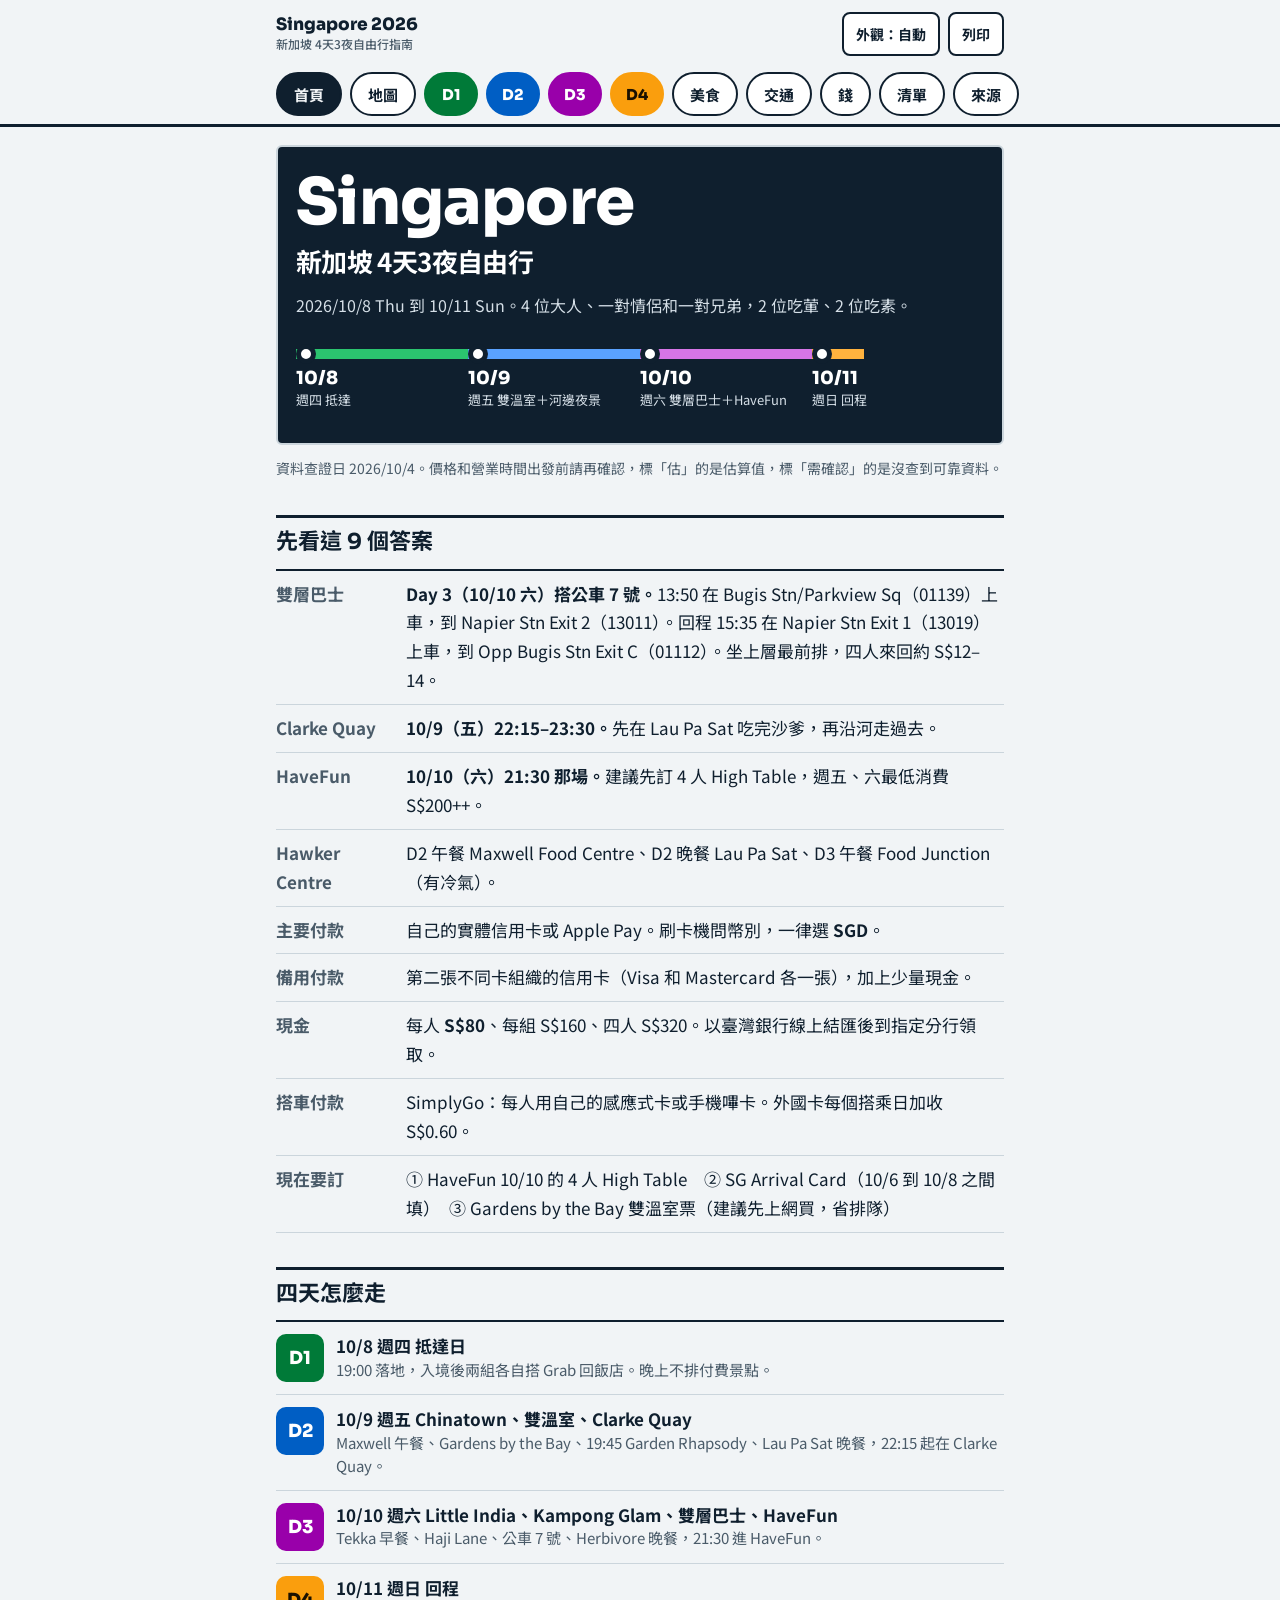
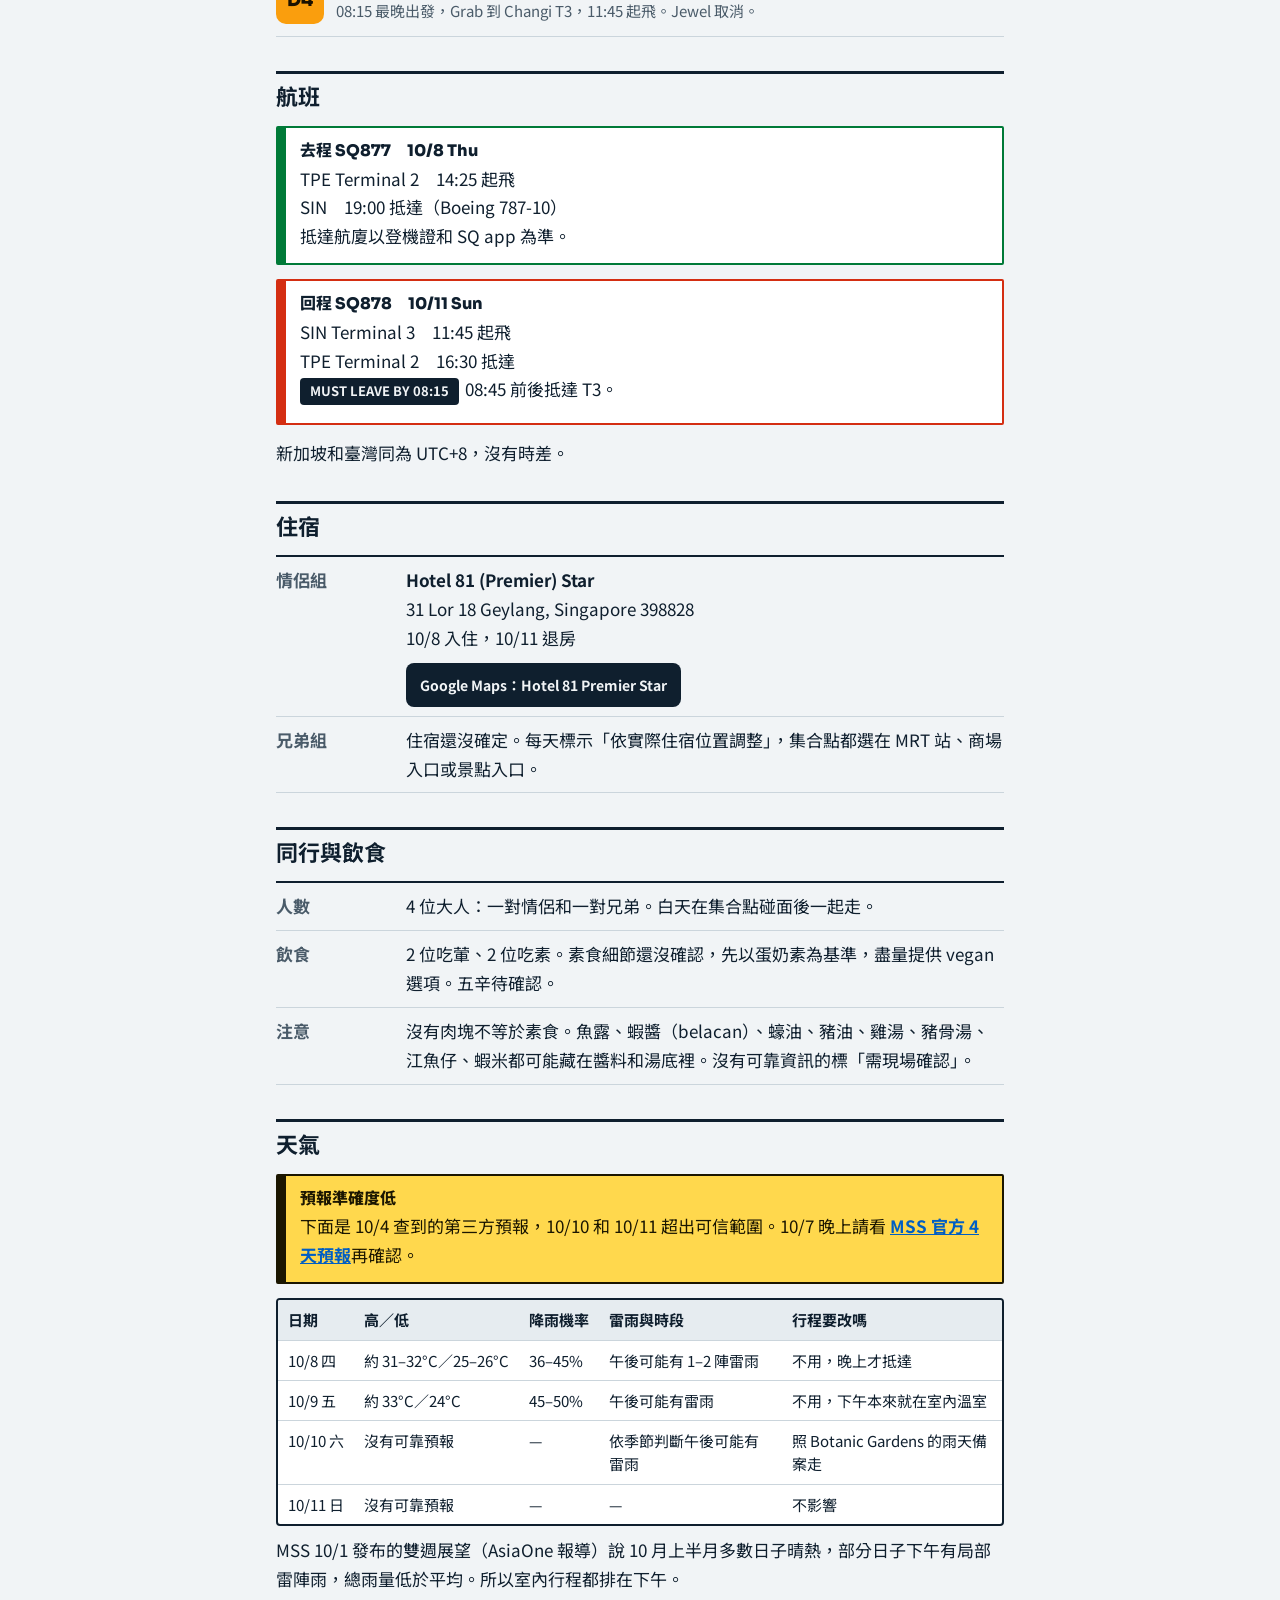
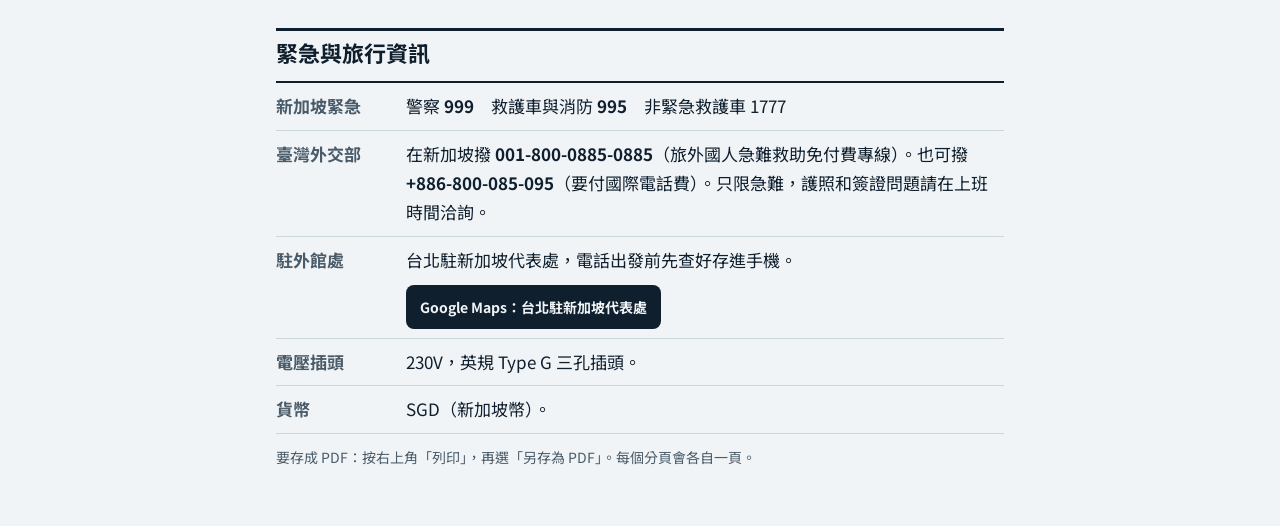
==== guide-v2-old-plan-with-map.html @ 371ed498 "Update travel party and pre-trip checklist" ====
<!DOCTYPE html>
<html lang="zh-Hant" data-theme="auto">
<head>
<meta charset="utf-8">
<meta name="viewport" content="width=device-width, initial-scale=1, viewport-fit=cover">
<title>新加坡 4天3夜自由行指南 2026/10/8–10/11</title>
<meta name="theme-color" content="#0F1F2E">
<link rel="preconnect" href="https://fonts.googleapis.com">
<link rel="preconnect" href="https://fonts.gstatic.com" crossorigin>
<link href="https://fonts.googleapis.com/css2?family=Noto+Sans+TC:wght@400;500;700;900&amp;family=Sora:wght@500;700;800&amp;display=swap" rel="stylesheet">
<style>
/* ---------- tokens: 以新加坡 MRT 路線色當每天的識別色 ---------- */
:root{
  --paper:#F1F4F6; --surface:#FFFFFF; --soft:#E6ECF0; --ink:#0F1F2E; --muted:#4A5B69; --line:#CBD5DC;
  --ew:#007A38; --dt:#005EC4; --ne:#9900AA; --cc:#FA9E0D;
  --ew-r:#007A38; --dt-r:#005EC4; --ne-r:#9900AA; --cc-r:#E58A00;
  --red:#D42E12; --red-t:#B3250D;
  --sign:#FFD84D; --sign-ink:#1B1600;
  --veg-bg:#DDF3E4; --veg-ink:#0B5D2A;
  --rain-bg:#DCEBFA; --rain-ink:#0B3F85;
  --focus:#005EC4;
  box-sizing:border-box;
  padding-top:env(safe-area-inset-top,0px);
  padding-bottom:env(safe-area-inset-bottom,0px);
}
@media (prefers-color-scheme:dark){
  :root:not([data-theme="light"]){
    --paper:#0B1620; --surface:#13222E; --soft:#1B2D3A; --ink:#EAF0F4; --muted:#A5B5C1; --line:#2B3E4C;
    --ew-r:#2BC46F; --dt-r:#5AA2FF; --ne-r:#D675E6; --cc-r:#FFB23E;
    --red-t:#FF8A73; --veg-bg:#133B24; --veg-ink:#8FE0AE; --rain-bg:#12304F; --rain-ink:#9CC8FF; --focus:#8FC0FF;
  }
}
:root[data-theme="dark"]{
  --paper:#0B1620; --surface:#13222E; --soft:#1B2D3A; --ink:#EAF0F4; --muted:#A5B5C1; --line:#2B3E4C;
  --ew-r:#2BC46F; --dt-r:#5AA2FF; --ne-r:#D675E6; --cc-r:#FFB23E;
  --red-t:#FF8A73; --veg-bg:#133B24; --veg-ink:#8FE0AE; --rain-bg:#12304F; --rain-ink:#9CC8FF; --focus:#8FC0FF;
}
.L1{--lnc:var(--ew);--lnr:var(--ew-r);--lni:#fff}
.L2{--lnc:var(--dt);--lnr:var(--dt-r);--lni:#fff}
.L3{--lnc:var(--ne);--lnr:var(--ne-r);--lni:#fff}
.L4{--lnc:var(--cc);--lnr:var(--cc-r);--lni:#1B1100}

/* ---------- base ---------- */
*,*::before,*::after{box-sizing:inherit}
html{background:var(--paper);-webkit-text-size-adjust:100%;scroll-padding-top:calc(env(safe-area-inset-top,0px) + 70px)}
body{margin:0;background:var(--paper);color:var(--ink);
  font:400 17px/1.7 "Noto Sans TC",system-ui,-apple-system,"PingFang TC","Microsoft JhengHei",sans-serif}
a{color:inherit}
a:focus-visible,button:focus-visible,input:focus-visible,summary:focus-visible{outline:3px solid var(--focus);outline-offset:2px}
h1,h2,h3,h4{font-family:Sora,"Noto Sans TC",system-ui,sans-serif;margin:0;line-height:1.3}
p{margin:0 0 10px}
small{font-size:13px;color:var(--muted)}
b,strong{font-weight:700}
.wrap{max-width:760px;margin:0 auto;padding:0 16px}

/* ---------- top bar & nav ---------- */
.top{display:flex;align-items:center;justify-content:space-between;gap:12px;padding:12px 16px 8px;max-width:760px;margin:0 auto}
.brand{font:800 17px/1.2 Sora,"Noto Sans TC",sans-serif}
.brand small{display:block;font:500 12px/1.4 "Noto Sans TC",sans-serif;color:var(--muted)}
.tools{display:flex;gap:8px}
.tools button{min-height:44px;min-width:44px;padding:0 12px;border:2px solid var(--ink);border-radius:8px;background:var(--surface);color:var(--ink);font:700 14px/1 "Noto Sans TC",sans-serif;cursor:pointer}
.nav{position:sticky;top:env(safe-area-inset-top,0px);z-index:20;background:var(--paper);border-bottom:3px solid var(--ink)}
.nav .row{display:flex;gap:8px;overflow-x:auto;padding:8px 16px;max-width:760px;margin:0 auto;scrollbar-width:none}
.nav .row::-webkit-scrollbar{display:none}
.nav a{flex:none;display:inline-flex;align-items:center;justify-content:center;min-height:44px;padding:0 16px;border:2px solid var(--ink);border-radius:999px;background:var(--surface);color:var(--ink);font:700 15px/1 "Noto Sans TC",sans-serif;text-decoration:none}
.nav a[aria-current="page"]{background:var(--ink);color:var(--paper)}
.nav a.dy{min-width:54px;padding:0 12px;border-color:var(--lnc);background:var(--lnc);color:var(--lni);font-family:Sora,sans-serif;font-weight:800}
.nav a.dy[aria-current="page"]{background:var(--lnc);color:var(--lni);outline:3px solid var(--ink);outline-offset:2px}
main{max-width:760px;margin:0 auto;padding:18px 16px 56px}
.js .panel{display:none}
.js .panel.on{display:block}

/* ---------- hero: 站名牌 + 四站路線 ---------- */
.hero{background:#0F1F2E;color:#fff;border-radius:6px;padding:22px 18px 20px;border:2px solid var(--line)}
.hero h1{font:800 clamp(40px,12vw,64px)/1.05 Sora,sans-serif;letter-spacing:-.01em}
.hero h1 span{display:block;margin-top:8px;font:700 clamp(20px,5.6vw,26px)/1.3 "Noto Sans TC",sans-serif}
.hero .lead{margin:14px 0 22px;font-size:16px;color:#D5DFE7}
.strip{list-style:none;margin:0;padding:0;display:flex}
.strip li{flex:1;position:relative;padding-top:26px}
.strip li::before{content:"";position:absolute;left:0;right:0;top:8px;height:10px}
.strip li:nth-child(1)::before{background:#2BC46F}
.strip li:nth-child(2)::before{background:#5AA2FF}
.strip li:nth-child(3)::before{background:#D675E6}
.strip li:nth-child(4)::before{background:#FFB23E;right:70%}
.strip li::after{content:"";position:absolute;left:0;top:3px;width:20px;height:20px;border-radius:50%;background:#fff;border:5px solid #0F1F2E;box-shadow:0 0 0 3px #fff inset}
.strip a{display:block;min-height:56px;color:#fff;text-decoration:none;padding-right:6px}
.strip b{display:block;font:800 18px/1.3 Sora,sans-serif}
.strip span{display:block;font-size:13px;line-height:1.4;color:#D5DFE7}
.stamp{margin:12px 0 0;font-size:14px;color:var(--muted)}

/* ---------- headings & signage ---------- */
.panel h2.sec{margin:34px 0 12px;padding-top:10px;border-top:3px solid var(--ink);font-size:22px}
.panel h2.sec:first-child{margin-top:0}
.sign{margin:14px 0;padding:12px 14px;border:2px solid var(--ink);border-left-width:10px;border-radius:2px;background:var(--surface)}
.sign .t{display:block;font:800 16px/1.4 Sora,"Noto Sans TC",sans-serif;margin-bottom:2px}
.sign p:last-child{margin-bottom:0}
.sign.warn{background:var(--sign);color:var(--sign-ink);border-color:var(--sign-ink)}
.sign.red{border-color:var(--red)}
.sign.blue{border-color:var(--dt-r)}
.sign.green{border-color:var(--ew-r)}

/* ---------- day header ---------- */
.dayhead{display:flex;align-items:center;gap:14px;margin-bottom:14px}
.dayhead .badge{flex:none;display:grid;place-items:center;width:62px;height:62px;border-radius:12px;background:var(--lnc);color:var(--lni);font:800 24px/1 Sora,sans-serif}
.dayhead .date{margin:0;font:700 15px/1.3 "Noto Sans TC",sans-serif;color:var(--muted)}
.dayhead h2{font-size:24px}
.facts{display:grid;grid-template-columns:repeat(3,1fr);border-top:3px solid var(--lnr);border-bottom:3px solid var(--lnr);margin:0 0 18px}
.facts div{padding:10px 8px;border-left:1px solid var(--line)}
.facts div:first-child{border-left:0;padding-left:0}
.facts b{display:block;font:800 18px/1.3 Sora,"Noto Sans TC",sans-serif}
.facts span{display:block;font-size:13px;line-height:1.4;color:var(--muted)}

/* ---------- timeline: 每個停靠點像一個車站 ---------- */
.stop{position:relative;padding:0 0 26px 38px}
.stop::before{content:"";position:absolute;left:11px;top:10px;bottom:-10px;width:8px;border-radius:4px;background:var(--lnr)}
.stop:last-of-type::before{bottom:auto;height:20px}
.stop::after{content:"";position:absolute;left:3px;top:3px;width:24px;height:24px;border-radius:50%;background:var(--surface);border:5px solid var(--ink)}
.stop.key::after{background:var(--ink);box-shadow:0 0 0 4px var(--surface) inset}
.time{margin:0 0 2px;font:800 20px/1.3 Sora,"Noto Sans TC",sans-serif;letter-spacing:.01em}
.stop h3{font-size:19px;margin:0 0 4px}
.what{margin:2px 0 4px}
.meta{margin:6px 0 4px;padding:0;list-style:none;font-size:15px;line-height:1.6}
.meta li{display:grid;grid-template-columns:3.7em 1fr;gap:6px;padding:3px 0}
.meta b{color:var(--muted);font-weight:700}
.tags{margin:8px 0 0}
.tag{display:inline-block;margin:0 6px 6px 0;padding:2px 10px;border-radius:4px;font:700 13px/1.7 "Noto Sans TC",sans-serif}
.t-res{background:var(--red);color:#fff}
.t-cash{background:var(--sign);color:var(--sign-ink)}
.t-veg{background:var(--veg-bg);color:var(--veg-ink);box-shadow:inset 0 0 0 1.5px currentColor}
.t-rain{background:var(--rain-bg);color:var(--rain-ink)}
.t-must{background:var(--ink);color:var(--paper)}
.t-booked{background:#007A38;color:#fff}
.t-booked[hidden]{display:none}
.maps{display:flex;flex-wrap:wrap;gap:8px;margin:10px 0 0}
.maps a{display:inline-flex;align-items:center;min-height:44px;padding:0 14px;border-radius:8px;background:var(--ink);color:var(--paper);font:700 14px/1.3 "Noto Sans TC",sans-serif;text-decoration:none}
details{margin:8px 0}
summary{min-height:44px;display:flex;align-items:center;cursor:pointer;font-weight:700;color:var(--muted)}

/* ---------- 餐點區塊 ---------- */
.meal{margin:10px 0;padding:10px 12px;background:var(--soft);border-radius:6px}
.meal h4{font-size:16px;margin:0 0 6px}
.meal .r{display:grid;grid-template-columns:3.4em 1fr;gap:8px;padding:6px 0;border-top:1px solid var(--line);font-size:15px;line-height:1.55}
.meal .r:first-of-type{border-top:0}
.k{align-self:start;text-align:center;border-radius:4px;font:700 12px/1.9 "Noto Sans TC",sans-serif}
.k.n{background:var(--ink);color:var(--paper)}
.k.v{background:var(--veg-ink);color:var(--veg-bg)}
.k.g{background:var(--veg-bg);color:var(--veg-ink);box-shadow:inset 0 0 0 1.5px currentColor}
.k.b{background:var(--line);color:var(--ink)}
.meal .info{margin:6px 0 0;padding-top:6px;border-top:1px solid var(--line);font-size:14px;line-height:1.6;color:var(--muted)}

/* ---------- tables, cards, lists ---------- */
.scroll{overflow-x:auto;margin:10px 0;border:2px solid var(--ink);border-radius:4px;background:var(--surface);-webkit-overflow-scrolling:touch}
table{border-collapse:collapse;width:100%;min-width:540px;font-size:15px;line-height:1.55}
th,td{padding:8px 10px;border-bottom:1px solid var(--line);text-align:left;vertical-align:top}
tr:last-child td{border-bottom:0}
th{background:var(--soft);font-weight:700;white-space:nowrap}
td a,.lnk{color:var(--dt-r);font-weight:700}
.num{white-space:nowrap}
.dl{margin:0}
.dl .row{display:grid;grid-template-columns:7.2em 1fr;gap:8px;padding:9px 0;border-bottom:1px solid var(--line)}
.dl .row:first-child{border-top:2px solid var(--ink)}
.dl dt{font-weight:700;color:var(--muted)}
.dl dd{margin:0}
.daylist a{display:flex;gap:12px;align-items:flex-start;padding:12px 0;border-bottom:1px solid var(--line);text-decoration:none;min-height:56px}
.daylist a:first-child{border-top:2px solid var(--ink)}
.daylist .badge{flex:none;display:grid;place-items:center;width:48px;height:48px;border-radius:10px;background:var(--lnc);color:var(--lni);font:800 18px/1 Sora,sans-serif}
.daylist b{display:block;line-height:1.4}
.daylist span.t2{display:block;font-size:15px;line-height:1.55;color:var(--muted)}
.vc{margin:12px 0;padding:12px 14px;border:2px solid var(--ink);border-radius:6px;background:var(--surface)}
.vc h4{font-size:17px;margin:0 0 4px}
.vc p{margin:0 0 6px;font-size:15px;line-height:1.6}
.vc .k2{font-size:14px;color:var(--muted);line-height:1.6}
.cc{margin:14px 0;border:2px solid var(--ink);border-radius:6px;background:var(--surface)}
.cc summary{list-style:none;display:block;position:relative;min-height:60px;padding:10px 46px 10px 14px;background:var(--ink);color:var(--paper);border-radius:3px;cursor:pointer}
.cc summary::-webkit-details-marker{display:none}
.cc summary::after{content:"+";position:absolute;right:16px;top:50%;transform:translateY(-50%);font:800 26px/1 Sora,sans-serif}
.cc[open] summary{border-radius:3px 3px 0 0}
.cc[open] summary::after{content:"−"}
.cc .cn{display:block;font:800 17px/1.4 Sora,"Noto Sans TC",sans-serif}
.cc .cs{display:block;font-size:14px;line-height:1.4;opacity:.85}
.cc .calc{margin:0 14px 12px}
details.grab{margin:12px 0;border:2px solid var(--ink);border-radius:6px;background:var(--surface)}
details.grab summary{padding:10px 14px;min-height:52px;color:var(--ink);font-weight:800}
details.grab .gb{padding:0 14px 12px;font-size:15.5px}
.gb .steps,.steps{margin:6px 0 10px;padding-left:22px}
.gb .steps li,.steps li{margin:0 0 8px}
.cc dl{margin:0;padding:4px 14px 8px;font-size:15px}
.cc .row{display:grid;grid-template-columns:7em 1fr;gap:8px;padding:6px 0;border-bottom:1px solid var(--line)}
.cc .row:last-child{border-bottom:0}
.cc dt{font-weight:700;color:var(--muted)}
.cc dd{margin:0}
.calc{margin:12px 0;padding:12px 14px;background:var(--soft);border-radius:6px;font-size:15px}
.calc p{margin:0 0 6px}
.calc .big{font:800 20px/1.4 Sora,"Noto Sans TC",sans-serif}
.phrase{display:block;width:100%;margin:8px 0;padding:12px 14px;min-height:60px;text-align:left;background:var(--surface);color:var(--ink);border:2px solid var(--ink);border-radius:6px;font:inherit;cursor:pointer}
.phrase b{display:block;font-size:17px;line-height:1.45}
.phrase span{display:block;font-size:15px;line-height:1.5;color:var(--muted)}
.show{position:fixed;inset:0;z-index:50;display:flex;flex-direction:column;justify-content:center;gap:18px;padding:calc(24px + env(safe-area-inset-top,0px)) 22px calc(24px + env(safe-area-inset-bottom,0px));background:var(--ink);color:var(--paper);cursor:pointer}
.show[hidden]{display:none}
.show .en{font:800 clamp(28px,8.4vw,46px)/1.3 Sora,"Noto Sans TC",sans-serif}
.show .zh{font:700 clamp(24px,7vw,36px)/1.4 "Noto Sans TC",sans-serif}
.show .ms,.show .ta{font:500 clamp(18px,5vw,24px)/1.5 "Noto Sans TC",sans-serif;opacity:.85}
.show small{color:inherit;opacity:.7}
.chk{display:flex;gap:12px;align-items:flex-start;min-height:52px;padding:10px 0;border-bottom:1px solid var(--line);cursor:pointer}
.chk input{flex:none;width:26px;height:26px;margin:2px 0 0;accent-color:var(--ink)}
.chk input:checked + span{color:var(--muted);text-decoration:line-through}
.chk small{display:block}
.group{margin:0 0 6px;padding-top:8px;border-top:2px solid var(--ink)}
.group:first-of-type{border-top:0}
.pager{display:flex;gap:10px;margin:30px 0 0}
.pager a{flex:1;display:flex;align-items:center;justify-content:center;min-height:56px;padding:0 10px;border:2px solid var(--ink);border-radius:8px;background:var(--surface);font-weight:700;text-align:center;text-decoration:none}
.src li{margin:0 0 10px;font-size:15px;line-height:1.6;word-break:break-word}
.src ul{margin:0;padding-left:20px}
.foot{margin-top:40px;padding-top:12px;border-top:3px solid var(--ink);font-size:14px;color:var(--muted)}

/* ---------- print: 每個分頁各自成頁，存成 PDF ---------- */
@media print{
  html:root[data-theme]{--paper:#fff;--surface:#fff;--soft:#EEF1F3;--ink:#000;--muted:#333;--line:#BBB;
    --ew-r:#007A38;--dt-r:#005EC4;--ne-r:#9900AA;--cc-r:#E58A00;--red-t:#B3250D;--veg-bg:#DDF3E4;--veg-ink:#0B5D2A;--rain-bg:#DCEBFA;--rain-ink:#0B3F85}
  :root{padding:0}
  html,body{background:#fff !important;color:#000 !important;font-size:12.5px}
  .top .tools,.nav,.pager{display:none !important}
  .js .panel{display:block !important}
  .panel{break-before:page}
  #home{break-before:auto}
  .stop,.meal,.sign,.cc,.vc,.facts{break-inside:avoid}
  .hero{background:#fff;color:#000;border:2px solid #000}
  .hero .lead,.strip a,.strip span{color:#000}
  .strip li::after{background:#000;border-color:#fff}
  .maps a{background:#fff;color:#000;border:1px solid #000;min-height:0;padding:2px 8px}
  .phrase{break-inside:avoid}
  .scroll{overflow:visible}
  table{min-width:0}
  details > *{display:block}
  details{display:block}
  details:not(.cc) summary{display:none}
}
/* ================= Interactive itinerary map ================= */
#map{margin:-18px -16px -56px}
body.map-on main{max-width:1120px}
body.map-on .top{display:none}
.mapui{display:flex;flex-direction:column;height:var(--mh,calc(100vh - 130px));min-height:540px;background:var(--paper)}
.mtabs{flex:none;display:flex;gap:8px;overflow-x:auto;padding:8px 12px 8px;scrollbar-width:none;border-bottom:1px solid var(--line)}
.mtabs::-webkit-scrollbar{display:none}
.mtabs button{flex:none;min-height:44px;min-width:56px;padding:0 16px;border:2px solid var(--ink);border-radius:999px;background:var(--surface);color:var(--ink);font:700 15px/1 "Noto Sans TC",system-ui,sans-serif;cursor:pointer}
.mtabs button.dy{border-color:var(--lnc);background:transparent;color:var(--ink)}
.mtabs button[aria-pressed="true"]{background:var(--ink);color:var(--paper);border-color:var(--ink)}
.mtabs button.dy[aria-pressed="true"]{background:var(--lnc);color:var(--lni);border-color:var(--lnc)}
.mwrap{flex:1 1 auto;min-height:240px;position:relative}
.mapc{position:absolute;inset:0;overflow:hidden;background:var(--soft);touch-action:none;user-select:none;-webkit-user-select:none;cursor:grab;outline-offset:-3px}
.mapc.drag{cursor:grabbing}
.m-tiles{position:absolute;inset:0;overflow:hidden;pointer-events:none}
.m-tiles .tile{position:absolute;left:0;top:0;max-width:none;display:block;image-rendering:auto;opacity:0;transition:opacity .25s}
.m-tiles .tile.ok{opacity:1}
.m-svg{position:absolute;inset:0;pointer-events:none}
.m-marks{position:absolute;inset:0;pointer-events:none}
.mk{position:absolute;left:0;top:0;width:44px;height:44px;margin:-22px 0 0 -22px;padding:0;border:0;background:none;cursor:pointer;pointer-events:auto;display:grid;place-items:center;z-index:1}
.mk .dot{position:relative;display:grid;place-items:center;min-width:34px;height:34px;padding:0 5px;border-radius:17px;background:var(--mc,#005EC4);color:#fff;font:800 15px/1 Sora,system-ui,sans-serif;border:3px solid #fff;box-shadow:0 1px 4px rgba(0,0,0,.45);white-space:nowrap}
.mk.sq .dot{border-radius:9px}
.mk.small .dot{min-width:20px;height:20px;border-width:2px;font-size:11px;padding:0}
.mk .bd{position:absolute;top:-8px;right:-8px;min-width:18px;height:18px;border-radius:9px;display:grid;place-items:center;font:800 11px/1 "Noto Sans TC",system-ui,sans-serif;border:2px solid #fff;color:#fff}
.mk .bd.veg{background:#15803D}
.mk .bd.must{background:#F5B301;color:#1B1100}
.mk .bd.ap{background:#0F172A;font-size:12px}
.mk.must .dot{box-shadow:0 0 0 3px #F5B301,0 1px 5px rgba(0,0,0,.5)}
.mk.sel{z-index:5}
.mk.sel .dot{transform:scale(1.28);box-shadow:0 0 0 4px rgba(255,255,255,.95),0 0 0 7px var(--mc,#005EC4),0 2px 8px rgba(0,0,0,.5)}
.mk .lab{position:absolute;left:100%;top:50%;transform:translateY(-50%);margin-left:2px;padding:1px 6px;border-radius:4px;background:rgba(255,255,255,.92);color:#0F1F2E;font:700 12px/1.4 "Noto Sans TC",system-ui,sans-serif;white-space:nowrap;box-shadow:0 1px 2px rgba(0,0,0,.25);pointer-events:none}
.mk:focus-visible .dot{outline:3px solid var(--focus);outline-offset:2px}
.me{position:absolute;left:0;top:0;width:18px;height:18px;margin:-9px 0 0 -9px;border-radius:50%;background:#2563EB;border:3px solid #fff;box-shadow:0 0 0 6px rgba(37,99,235,.25);pointer-events:none;z-index:4}
.m-pop{position:absolute;left:0;top:0;z-index:10;width:min(310px,calc(100% - 20px));max-height:calc(100% - 16px);overflow-y:auto;padding:12px 14px 12px;background:var(--surface);color:var(--ink);border-radius:12px;box-shadow:0 4px 18px rgba(0,0,0,.35);font-size:14px;line-height:1.5;touch-action:pan-y;cursor:default;user-select:text;-webkit-user-select:text}
.m-pop .px{position:absolute;right:2px;top:2px;width:44px;height:44px;border:0;background:none;color:var(--muted);font:700 22px/1 system-ui;cursor:pointer}
.m-pop h4{margin:0 34px 2px 0;font:700 17px/1.35 "Noto Sans TC",system-ui,sans-serif}
.m-pop .pt{margin:0;font:700 13px var(--f,Sora,system-ui);color:var(--muted)}
.m-pop dl{margin:6px 0 0}
.m-pop dl div{display:grid;grid-template-columns:3.6em 1fr;gap:6px;padding:2px 0}
.m-pop dt{color:var(--muted);font-weight:700}
.m-pop dd{margin:0}
.m-pop .pb{display:flex;gap:8px;margin:8px 0 4px}
.m-pop .pb a{flex:1;display:flex;align-items:center;justify-content:center;min-height:44px;border-radius:8px;background:var(--ink);color:var(--paper);font:700 14px/1.2 "Noto Sans TC",system-ui,sans-serif;text-decoration:none;text-align:center}
.m-pop .pb a.alt{background:transparent;color:var(--ink);box-shadow:inset 0 0 0 2px var(--ink)}
.m-pop .same{margin:8px 0 0;font-size:13px;color:var(--muted)}
.m-pop .same button{min-height:36px;margin-right:6px;padding:0 10px;border:1.5px solid var(--ink);border-radius:999px;background:none;color:var(--ink);font:700 13px system-ui;cursor:pointer}
.m-pop .nv{display:flex;gap:6px;margin-top:6px}
.m-pop .nv span{padding:1px 8px;border-radius:4px;background:var(--soft);font-size:12.5px;font-weight:700}
.m-pop .nv .v{background:var(--veg-bg);color:var(--veg-ink)}
.m-pop .nv .m{background:var(--sign);color:var(--sign-ink)}
.m-ctl{position:absolute;left:10px;top:10px;display:flex;flex-direction:column;gap:8px;z-index:6;align-items:flex-start}
.m-ctl button,.m-zoom button{min-height:44px;padding:0 14px;border:0;border-radius:22px;background:var(--surface);color:var(--ink);font:700 14px/1 "Noto Sans TC",system-ui,sans-serif;box-shadow:0 1px 5px rgba(0,0,0,.35);cursor:pointer}
.m-zoom{position:absolute;right:10px;top:10px;display:flex;flex-direction:column;gap:6px;z-index:6}
.m-zoom button{width:44px;padding:0;font-size:22px;border-radius:12px}
.m-note{position:absolute;left:10px;bottom:30px;z-index:6;max-width:calc(100% - 80px);padding:4px 8px;border-radius:8px;background:var(--sign);color:var(--sign-ink);font-size:12px;line-height:1.4}
.m-note button{margin-left:6px;min-height:30px;border:0;background:none;color:inherit;text-decoration:underline;font:700 13px system-ui;cursor:pointer}
.m-attr{position:absolute;right:0;bottom:0;z-index:6;padding:1px 6px;background:rgba(255,255,255,.8);color:#333;font:11px/1.5 system-ui}
.m-scale{position:absolute;left:10px;bottom:8px;z-index:6;font:700 11px/1 Sora,system-ui;color:var(--ink)}
.m-scale i{display:block;height:5px;border:2px solid var(--ink);border-top:0;margin-bottom:2px}
.m-toast{position:absolute;left:50%;bottom:48px;transform:translateX(-50%);z-index:12;max-width:calc(100% - 24px);padding:8px 14px;border-radius:18px;background:var(--ink);color:var(--paper);font:600 13.5px/1.45 "Noto Sans TC",system-ui,sans-serif;text-align:center}
.m-legend{position:absolute;left:10px;top:118px;z-index:7;padding:10px 12px;background:var(--surface);color:var(--ink);border-radius:10px;box-shadow:0 2px 10px rgba(0,0,0,.35);font-size:13.5px;line-height:1.9}
.m-legend div{display:flex;align-items:center;gap:8px}
.m-legend i{display:inline-block;width:18px;height:18px;border-radius:9px;border:2px solid #fff;box-shadow:0 0 0 1px rgba(0,0,0,.3)}
.m-legend i.sq{border-radius:5px}

/* bottom itinerary panel */
.mpanel{flex:none;background:var(--paper);border-top:1px solid var(--line);display:flex;flex-direction:column;min-height:0}
.mhead{display:flex;align-items:center;justify-content:space-between;gap:10px;padding:4px 12px 0}
.mhead b{font:700 15px/1.3 "Noto Sans TC",system-ui,sans-serif}
.mhead small{display:block;font-size:12.5px;color:var(--muted)}
.mhead a{flex:none;display:inline-flex;align-items:center;min-height:44px;padding:0 12px;border-radius:8px;background:var(--ink);color:var(--paper);font:700 13px/1.2 "Noto Sans TC",system-ui,sans-serif;text-decoration:none}
.mcards{display:flex;gap:10px;overflow-x:auto;scroll-snap-type:x proximity;padding:4px 12px 10px;-webkit-overflow-scrolling:touch;scrollbar-width:none}
.mcards::-webkit-scrollbar{display:none}
.card{flex:none;width:min(268px,78vw);scroll-snap-align:start;padding:8px 12px 9px;border-radius:12px;background:var(--surface);cursor:pointer;box-shadow:inset 0 0 0 1.5px var(--line)}
.card[aria-current="true"]{box-shadow:inset 0 0 0 3px var(--ink)}
.card:focus-visible{outline:3px solid var(--focus);outline-offset:2px}
.c-top{display:flex;align-items:center;gap:8px}
.c-n{display:grid;place-items:center;min-width:28px;height:28px;padding:0 6px;border-radius:14px;background:var(--mc,#005EC4);color:#fff;font:800 14px/1 Sora,system-ui,sans-serif}
.c-t{font:700 15px/1.2 Sora,system-ui,sans-serif}
.c-tags{margin-left:auto;display:flex;gap:4px}
.c-tags span{padding:0 7px;border-radius:9px;font:700 11.5px/1.7 "Noto Sans TC",system-ui,sans-serif;color:#fff;background:#15803D}
.c-tags span.m{background:#F5B301;color:#1B1100}
.c-tags span.u{background:var(--soft);color:var(--muted)}
.card h3{margin:4px 0 0;font:700 16px/1.3 "Noto Sans TC",system-ui,sans-serif}
.c-act{margin:1px 0 5px;font-size:13px;line-height:1.45;color:var(--muted);display:-webkit-box;-webkit-line-clamp:2;-webkit-box-orient:vertical;overflow:hidden}
.c-next{padding-top:5px;border-top:1px solid var(--line);font-size:12.5px;line-height:1.45;display:-webkit-box;-webkit-line-clamp:2;-webkit-box-orient:vertical;overflow:hidden}
.c-next b{color:var(--muted);margin-right:6px}
.card.day .c-n{background:var(--lnc);color:var(--lni)}
.card.day p{margin:4px 0 0;font-size:13.5px;color:var(--muted)}

@media (min-width:900px){
  #map{margin:-18px 0 -56px}
  .mapui{display:grid;grid-template-columns:minmax(0,1fr) 390px;grid-template-rows:auto minmax(0,1fr);height:var(--mh,calc(100vh - 140px));min-height:600px}
  .mtabs{grid-column:1/3}
  .mwrap{grid-column:1;grid-row:2;min-height:0}
  .mpanel{grid-column:2;grid-row:2;border-top:0;border-left:1px solid var(--line);overflow:hidden}
  .mcards{flex-direction:column;overflow-y:auto;overflow-x:hidden;scroll-snap-type:none;padding:8px 12px 16px}
  .card{width:auto}
  .mhead{padding-top:12px}
}
@media (max-width:420px){ .m-legend{top:112px} }
@media print{ .js #map.panel{display:none !important} }

.mk.tiny .dot{min-width:26px;height:26px;border-width:2px;font-size:12px;padding:0 3px;border-radius:13px}
.mk.tiny.sq .dot{border-radius:7px}
.mk.tiny .bd{top:-9px;right:-9px;min-width:16px;height:16px;font-size:10px}

.mapjump{display:inline-flex;align-items:center;min-height:44px;margin:0 0 16px;padding:0 16px;border:2px solid var(--lnc);border-radius:999px;font:700 14px/1 "Noto Sans TC",system-ui,sans-serif;text-decoration:none;color:var(--ink);background:var(--surface)}
@media print{.mapjump{display:none}}
</style>
</head>
<body>
<header class="top">
  <div class="brand">Singapore 2026<small>新加坡 4天3夜自由行指南</small></div>
  <div class="tools">
    <button type="button" id="themeBtn" aria-label="切換外觀">外觀：自動</button>
    <button type="button" id="printBtn" aria-label="列印或存成 PDF">列印</button>
  </div>
</header>

<nav class="nav" aria-label="分頁">
  <div class="row">
    <a href="#home">首頁</a>
    <a href="#map">地圖</a>
    <a href="#d1" class="dy L1">D1</a>
    <a href="#d2" class="dy L2">D2</a>
    <a href="#d3" class="dy L3">D3</a>
    <a href="#d4" class="dy L4">D4</a>
    <a href="#food">美食</a>
    <a href="#move">交通</a>
    <a href="#money">錢</a>
    <a href="#todo">清單</a>
    <a href="#src">來源</a>
  </div>
</nav>

<main>

<!-- ===================== HOME ===================== -->
<section class="panel on" id="home">
  <div class="hero">
    <h1>Singapore<span>新加坡 4天3夜自由行</span></h1>
    <p class="lead">2026/10/8 Thu 到 10/11 Sun。4 位大人、一對情侶和一對兄弟，2 位吃葷、2 位吃素。</p>
    <ol class="strip" aria-label="四天路線">
      <li><a href="#d1"><b>10/8</b><span>週四 抵達</span></a></li>
      <li><a href="#d2"><b>10/9</b><span>週五 雙溫室＋河邊夜景</span></a></li>
      <li><a href="#d3"><b>10/10</b><span>週六 雙層巴士＋HaveFun</span></a></li>
      <li><a href="#d4"><b>10/11</b><span>週日 回程</span></a></li>
    </ol>
  </div>
  <p class="stamp">資料查證日 2026/10/4。價格和營業時間出發前請再確認，標「估」的是估算值，標「需確認」的是沒查到可靠資料。</p>

  <h2 class="sec">先看這 9 個答案</h2>
  <dl class="dl">
    <div class="row"><dt>雙層巴士</dt><dd><b>Day 3（10/10 六）搭公車 7 號。</b>13:50 在 Bugis Stn/Parkview Sq（01139）上車，到 Napier Stn Exit 2（13011）。回程 15:35 在 Napier Stn Exit 1（13019）上車，到 Opp Bugis Stn Exit C（01112）。坐上層最前排，四人來回約 S$12–14。</dd></div>
    <div class="row"><dt>Clarke Quay</dt><dd><b>10/9（五）22:15–23:30。</b>先在 Lau Pa Sat 吃完沙爹，再沿河走過去。</dd></div>
    <div class="row"><dt>HaveFun</dt><dd><b>10/10（六）21:30 那場。</b>建議先訂 4 人 High Table，週五、六最低消費 S$200++。</dd></div>
    <div class="row"><dt>Hawker Centre</dt><dd>D2 午餐 Maxwell Food Centre、D2 晚餐 Lau Pa Sat、D3 午餐 Food Junction（有冷氣）。</dd></div>
    <div class="row"><dt>主要付款</dt><dd>自己的實體信用卡或 Apple Pay。刷卡機問幣別，一律選 <b>SGD</b>。</dd></div>
    <div class="row"><dt>備用付款</dt><dd>第二張不同卡組織的信用卡（Visa 和 Mastercard 各一張），加上少量現金。</dd></div>
    <div class="row"><dt>現金</dt><dd>每人 <b>S$80</b>、每組 S$160、四人 S$320。以臺灣銀行線上結匯後到指定分行領取。</dd></div>
    <div class="row"><dt>搭車付款</dt><dd>SimplyGo：每人用自己的感應式卡或手機嗶卡。外國卡每個搭乘日加收 S$0.60。</dd></div>
    <div class="row"><dt>現在要訂</dt><dd>① HaveFun 10/10 的 4 人 High Table　② SG Arrival Card（10/6 到 10/8 之間填）　③ Gardens by the Bay 雙溫室票（建議先上網買，省排隊）</dd></div>
  </dl>

  <h2 class="sec">四天怎麼走</h2>
  <div class="daylist">
    <a href="#d1" class="L1"><span class="badge">D1</span><span><b>10/8 週四 抵達日</b><span class="t2">19:00 落地，入境後兩組各自搭 Grab 回飯店。晚上不排付費景點。</span></span></a>
    <a href="#d2" class="L2"><span class="badge">D2</span><span><b>10/9 週五 Chinatown、雙溫室、Clarke Quay</b><span class="t2">Maxwell 午餐、Gardens by the Bay、19:45 Garden Rhapsody、Lau Pa Sat 晚餐，22:15 起在 Clarke Quay。</span></span></a>
    <a href="#d3" class="L3"><span class="badge">D3</span><span><b>10/10 週六 Little India、Kampong Glam、雙層巴士、HaveFun</b><span class="t2">Tekka 早餐、Haji Lane、公車 7 號、Herbivore 晚餐，21:30 進 HaveFun。</span></span></a>
    <a href="#d4" class="L4"><span class="badge">D4</span><span><b>10/11 週日 回程</b><span class="t2">08:15 最晚出發，Grab 到 Changi T3，11:45 起飛。Jewel 取消。</span></span></a>
  </div>

  <h2 class="sec">航班</h2>
  <div class="sign green">
    <b class="t">去程 SQ877　10/8 Thu</b>
    <p>TPE Terminal 2　14:25 起飛<br>SIN　19:00 抵達（Boeing 787-10）<br>抵達航廈以登機證和 SQ app 為準。</p>
  </div>
  <div class="sign red">
    <b class="t">回程 SQ878　10/11 Sun</b>
    <p>SIN Terminal 3　11:45 起飛<br>TPE Terminal 2　16:30 抵達<br><span class="tag t-must">MUST LEAVE BY 08:15</span>08:45 前後抵達 T3。</p>
  </div>
  <p>新加坡和臺灣同為 UTC+8，沒有時差。</p>

  <h2 class="sec">住宿</h2>
  <dl class="dl">
    <div class="row"><dt>情侶組</dt><dd><b>Hotel 81 (Premier) Star</b><br>31 Lor 18 Geylang, Singapore 398828<br>10/8 入住，10/11 退房<div class="maps"><a href="https://www.google.com/maps/search/?api=1&amp;query=Hotel+81+Premier+Star+31+Lor+18+Geylang+Singapore" target="_blank" rel="noopener">Google Maps：Hotel 81 Premier Star</a></div></dd></div>
    <div class="row"><dt>兄弟組</dt><dd>住宿還沒確定。每天標示「依實際住宿位置調整」，集合點都選在 MRT 站、商場入口或景點入口。</dd></div>
  </dl>

  <h2 class="sec">同行與飲食</h2>
  <dl class="dl">
    <div class="row"><dt>人數</dt><dd>4 位大人：一對情侶和一對兄弟。白天在集合點碰面後一起走。</dd></div>
    <div class="row"><dt>飲食</dt><dd>2 位吃葷、2 位吃素。素食細節還沒確認，先以蛋奶素為基準，盡量提供 vegan 選項。五辛待確認。</dd></div>
    <div class="row"><dt>注意</dt><dd>沒有肉塊不等於素食。魚露、蝦醬（belacan）、蠔油、豬油、雞湯、豬骨湯、江魚仔、蝦米都可能藏在醬料和湯底裡。沒有可靠資訊的標「需現場確認」。</dd></div>
  </dl>

  <h2 class="sec">天氣</h2>
  <div class="sign warn"><b class="t">預報準確度低</b><p>下面是 10/4 查到的第三方預報，10/10 和 10/11 超出可信範圍。10/7 晚上請看 <a href="https://www.weather.gov.sg/" target="_blank" rel="noopener" class="lnk">MSS 官方 4 天預報</a>再確認。</p></div>
  <div class="scroll"><table>
    <tr><th>日期</th><th>高／低</th><th>降雨機率</th><th>雷雨與時段</th><th>行程要改嗎</th></tr>
    <tr><td class="num">10/8 四</td><td class="num">約 31–32°C／25–26°C</td><td>36–45%</td><td>午後可能有 1–2 陣雷雨</td><td>不用，晚上才抵達</td></tr>
    <tr><td class="num">10/9 五</td><td class="num">約 33°C／24°C</td><td>45–50%</td><td>午後可能有雷雨</td><td>不用，下午本來就在室內溫室</td></tr>
    <tr><td class="num">10/10 六</td><td>沒有可靠預報</td><td>—</td><td>依季節判斷午後可能有雷雨</td><td>照 Botanic Gardens 的雨天備案走</td></tr>
    <tr><td class="num">10/11 日</td><td>沒有可靠預報</td><td>—</td><td>—</td><td>不影響</td></tr>
  </table></div>
  <p>MSS 10/1 發布的雙週展望（AsiaOne 報導）說 10 月上半月多數日子晴熱，部分日子下午有局部雷陣雨，總雨量低於平均。所以室內行程都排在下午。</p>

  <h2 class="sec">緊急與旅行資訊</h2>
  <dl class="dl">
    <div class="row"><dt>新加坡緊急</dt><dd>警察 <b>999</b>　救護車與消防 <b>995</b>　非緊急救護車 1777</dd></div>
    <div class="row"><dt>臺灣外交部</dt><dd>在新加坡撥 <b>001-800-0885-0885</b>（旅外國人急難救助免付費專線）。也可撥 <b>+886-800-085-095</b>（要付國際電話費）。只限急難，護照和簽證問題請在上班時間洽詢。</dd></div>
    <div class="row"><dt>駐外館處</dt><dd>台北駐新加坡代表處，電話出發前先查好存進手機。<div class="maps"><a href="https://www.google.com/maps/search/?api=1&amp;query=Taipei+Representative+Office+in+Singapore" target="_blank" rel="noopener">Google Maps：台北駐新加坡代表處</a></div></dd></div>
    <div class="row"><dt>電壓插頭</dt><dd>230V，英規 Type G 三孔插頭。</dd></div>
    <div class="row"><dt>貨幣</dt><dd>SGD（新加坡幣）。</dd></div>
  </dl>
  <p class="stamp">要存成 PDF：按右上角「列印」，再選「另存為 PDF」。每個分頁會各自一頁。</p>
</section>

<!-- ===================== DAY 1 ===================== -->
<section class="panel L1" id="d1">
  <header class="dayhead"><span class="badge">D1</span><div><p class="date">10/8 週四</p><h2>抵達日：落地、入境、回飯店</h2></div></header>
  <a class="mapjump" href="#map" data-day="D1">在地圖看這一天</a>
  <div class="facts">
    <div><b>1–2 km</b><span>步行，Light</span></div>
    <div><b>2–3 千步</b><span>約 2,000–3,000 步</span></div>
    <div><b>S$118</b><span>4 人當天花費（估）</span></div>
  </div>
  <div class="sign blue"><b class="t">這天的原則</b><p>19:00 才落地，不排錯過就補不回來的付費行程。入境到出關預留 70 分鐘。</p></div>

  <article class="stop">
    <p class="time">19:00–19:20</p>
    <h3>SQ877 落地，走到入境大廳</h3>
    <p class="what">不同航廈走到入境大廳的距離差很多，航廈以登機證和 SQ app 為準。</p>
  </article>

  <article class="stop">
    <p class="time">19:20–19:40</p>
    <h3>自動通關</h3>
    <p class="what">ICA 規定外國旅客都能走自動通關，不用先註冊。條件是護照效期超過 6 個月，而且<b>已經填好 SG Arrival Card</b>。e-Pass 會寄到你填的 email，護照不蓋章。</p>
    <div class="tags"><span class="tag t-must">MUST DO 先填 SG Arrival Card</span></div>
    <div class="maps"><a href="https://www.ica.gov.sg/enter-depart/for-visitors/ACI" target="_blank" rel="noopener">ICA 官網：填入境卡</a><a href="https://ianchen.life/sgac-singapore-arrival-card/" target="_blank" rel="noopener">入境卡填寫教學（圖解）</a></div>
    <p class="what" style="margin-top:8px"><small>教學文章是第三方部落格，只當參考。實際只在 ICA 官網或 MyICA app 填寫，免費。</small></p>
  </article>

  <article class="stop">
    <p class="time">19:40–20:10</p>
    <h3>領行李</h3>
    <p class="what">估 15–30 分鐘。</p>
  </article>

  <article class="stop key">
    <p class="time">20:10</p>
    <h3>集合點：入境大廳的 Taxi Stand 前</h3>
    <p class="what">4 人在這裡分開，兩組各自搭車回飯店。</p>
    <ul class="meta"><li><b>兄弟組</b><span>依實際住宿位置調整</span></li></ul>
  </article>

  <article class="stop">
    <p class="time">20:15–20:45</p>
    <h3>情侶組：Grab 到 Hotel 81 Premier Star</h3>
    <ul class="meta">
      <li><b>交通</b><span>Grab（推薦），門口上下車</span></li>
      <li><b>時間</b><span>約 20–30 分鐘，不用轉車，不用走路</span></li>
      <li><b>費用</b><span>預算用 S$35 一車，兩人每人 S$17.5（估，Grab 會先報價）</span></li>
      <li><b>行李</b><span>2 人 2 個大箱放一般 GrabCar 就夠</span></li>
      <li><b>備案</b><span>叫不到車或價格跳太高，就去排計程車</span></li>
    </ul>
    <details class="grab" open>
      <summary>Grab 是什麼？怎麼用？</summary>
      <div class="gb">
<p><b>Grab 是什麼：</b>東南亞最常用的叫車 app，就像 Uber。用手機叫車，司機到你設定的地點接你，不用在路邊攔車，也不用跟司機講價。新加坡的私家車和計程車都能在上面叫，它也能叫外送（GrabFood）。</p>
<ol class="steps">
<li><b>出發前先裝好。</b>下載「Grab」app，用台灣手機號碼註冊並收簡訊驗證。如果驗證失敗，落地後連上機場 Wi-Fi 再試一次。</li>
<li><b>綁一張信用卡。</b>Visa、Mastercard 都可以。綁卡後車資自動扣款，不用準備現金。Grab 官網也說可以付現金，但綁卡最省事。</li>
<li><b>到新加坡要有網路。</b>用漫遊、eSIM，或 Changi 機場的免費 Wi-Fi。</li>
<li><b>輸入目的地。</b>直接搜尋「Hotel 81 Premier Star」，確認地圖上的位置。</li>
<li><b>選車型。</b>2 人帶 2 個大箱，選 4 人座就夠。4 人一起帶行李，要選 6 人座。叫車前 app 會先顯示價格。</li>
<li><b>按確認，等司機。</b>app 會顯示車牌、車款和司機名字，上車前核對車牌。到了直接下車，費用從綁定的卡扣款。</li>
</ol>
<p><b>在 Changi 機場：</b>領完行李、準備走出去再叫車。app 會問你在哪個門（door）或柱子（pillar），要和出關後看到的標示一致。</p>
<p><b>價格：</b>叫車前顯示的價格不含過路費和附加費，最後金額可能略高。尖峰、下雨、深夜會加價。綁的卡會算海外消費，手續費照卡片規定。</p>
<p><b>兩組各自叫車：</b>情侶組和兄弟組 住不同飯店，各自用自己的手機叫車。每個人的手機都先裝好 Grab。</p>
      </div>
    </details>
    <details>
      <summary>為什麼選 Grab，不選 MRT 或 Taxi</summary>
      <div class="scroll"><table>
        <tr><th>方式</th><th>時間</th><th>費用</th><th>走路／轉乘</th><th>行李</th></tr>
        <tr><td>MRT（Changi Airport → Tanah Merah 轉 EW 線 → Aljunied）</td><td>約 45–60 分</td><td>每人約 S$2</td><td>轉 1 次，下車拖行李走約 10 分</td><td>差</td></tr>
        <tr><td><b>Grab（選這個）</b></td><td>約 20–30 分</td><td>一車約 S$25–40（先報價）</td><td>門口上下車</td><td>好</td></tr>
        <tr><td>Taxi</td><td>約 20–30 分</td><td>跳表約 S$20–25，加機場附加費 S$8（17:00–23:59），同時段另加 25% 尖峰附加費</td><td>門口上下車</td><td>好</td></tr>
      </table></div>
      <p>兩人分攤後 Grab 每人只比 MRT 多 S$13–18，卻省 30 分鐘、少轉一次車，晚上也不用拖行李走路。計程車附加費來自 Changi Airport 官網。</p>
    </details>
    <div class="maps"><a href="https://www.google.com/maps/search/?api=1&amp;query=Hotel+81+Premier+Star+31+Lor+18+Geylang+Singapore" target="_blank" rel="noopener">Google Maps：Hotel 81 Premier Star</a></div>
  </article>

  <article class="stop">
    <p class="time">20:45–21:00</p>
    <h3>辦入住</h3>
  </article>

  <article class="stop">
    <p class="time">21:00–22:00</p>
    <h3>簡單晚餐</h3>
    <div class="meal">
      <div class="r"><span class="k n">葷</span><span>飯店附近隨意吃，或回飯店叫外送。</span></div>
      <div class="r"><span class="k v">素</span><span>Geylang 一帶的店<b>都不保證是素食</b>。素食者在機場先買好，或叫 GrabFood 並選 100% 素食的店。</span></div>
      <div class="r"><span class="k b">備案</span><span>如果 20:00 前就出關，4 人可以在入境大廳附近的美食街一起吃完再分開（營業時間沒查到，需現場確認）。20:15 之後不要在機場逗留。</span></div>
      <p class="info">預算每人約 S$12。不用訂位。</p>
    </div>
  </article>

  <nav class="pager" aria-label="換日"><a href="#home">回首頁</a><a href="#d2">下一天 D2</a></nav>
</section>

<!-- ===================== DAY 2 ===================== -->
<section class="panel L2" id="d2">
  <header class="dayhead"><span class="badge">D2</span><div><p class="date">10/9 週五</p><h2>Chinatown、雙溫室、Clarke Quay 夜晚</h2></div></header>
  <a class="mapjump" href="#map" data-day="D2">在地圖看這一天</a>
  <div class="facts">
    <div><b>9–10 km</b><span>步行，Moderate</span></div>
    <div><b>1.3–1.5 萬步</b><span>約 13,000–15,000 步</span></div>
    <div><b>S$458</b><span>4 人當天花費（估）</span></div>
  </div>
  <div class="sign blue"><b class="t">這天的原則</b><p>下午排在有冷氣的溫室，不怕午後雷雨。Marina Bay 周邊 10/9–10/11 有道路管制、人潮多，去 Marina 一律搭 MRT，不要在 Marina Bay Sands 或 Suntec 附近叫 Grab。9 公里以上但不到 12 公里，不用刪景點。</p></div>

  <article class="stop">
    <p class="time">08:00–09:15</p>
    <h3>早餐：Kaya Toast 加 kopi</h3>
    <p class="what">飯店附近的 kopitiam，或 Ya Kun、Toast Box 這類連鎖店。</p>
    <div class="tags"><span class="tag t-veg">VEGETARIAN 蛋奶素可以</span></div>
    <p class="what"><small>Kaya 裡有蛋和椰奶，蛋奶素可以吃，全素不行。</small></p>
  </article>

  <article class="stop">
    <p class="time">09:15–09:50</p>
    <h3>情侶組：Hotel 81 → Aljunied MRT → Tanjong Pagar</h3>
    <ul class="meta">
      <li><b>步行</b><span>飯店走到 Aljunied（EW9）約 10–12 分鐘（推估，請用 Google Maps 確認）</span></li>
      <li><b>交通</b><span>EW 線 Aljunied（EW9）到 Tanjong Pagar（EW15），同一條線不用轉車</span></li>
      <li><b>費用</b><span>每人約 S$1.6–1.9（估）</span></li>
    </ul>
    <div class="maps"><a href="https://www.google.com/maps/search/?api=1&amp;query=Aljunied+MRT+Station" target="_blank" rel="noopener">Google Maps：Aljunied MRT</a></div>
  </article>

  <article class="stop key">
    <p class="time">10:00–11:30</p>
    <h3>集合點：Maxwell Food Centre 門口（Kadayanallur St 側）</h3>
    <p class="what">從這裡開始走 Chinatown：Buddha Tooth Relic Temple、Sri Mariamman Temple、Pagoda Street。</p>
    <ul class="meta">
      <li><b>兄弟組</b><span>依實際住宿位置調整</span></li>
      <li><b>步行</b><span>約 1.5 km</span></li>
      <li><b>提醒</b><span>進寺廟要遮住肩膀和膝蓋</span></li>
    </ul>
    <div class="maps">
      <a href="https://www.google.com/maps/search/?api=1&amp;query=Maxwell+Food+Centre" target="_blank" rel="noopener">Google Maps：Maxwell Food Centre</a>
      <a href="https://www.google.com/maps/search/?api=1&amp;query=Buddha+Tooth+Relic+Temple+Singapore" target="_blank" rel="noopener">Google Maps：Buddha Tooth Relic Temple</a>
      <a href="https://www.google.com/maps/search/?api=1&amp;query=Sri+Mariamman+Temple+Singapore" target="_blank" rel="noopener">Google Maps：Sri Mariamman Temple</a>
    </div>
  </article>

  <article class="stop">
    <p class="time">11:30–12:30</p>
    <h3>午餐：Maxwell Food Centre</h3>
    <p class="what">12:00–13:30 是上班族人潮，11:30 先到先佔位。</p>
    <div class="meal">
      <div class="r"><span class="k n">葷</span><span><b>Tian Tian Hainanese Chicken Rice</b> 海南雞飯，約 S$6–8（估）</span></div>
      <div class="r"><span class="k v">素</span><span><b>Soon Seng／Shun Cheng Vegetarian（第 15 攤）</b> 素米粉套餐。有評論寫約 S$3，價格可能已經漲了</span></div>
      <div class="r"><span class="k g">Vegan</span><span><b>Traditional Delight</b> 的部分糕點，蛋奶要現場問</span></div>
      <div class="r"><span class="k b">備案</span><span>The Green Leaf（#01-100）；MS Dessert 的甜湯（例如 tau suan）</span></div>
      <p class="info">每人約 S$8–12。付款以現金或 PayNow 為主。天天都排隊，約 15–30 分鐘。不用訂位。4 人可同桌（11:30 前到比較好找位）。素食可靠度中高（是專門素食攤），隱藏動物成分風險中等：醬料和湯底要問。選這裡是因為它就在 Chinatown 集合點，坐 TE 線直達 Gardens。</p>
    </div>
    <div class="tags"><span class="tag t-cash">CASH ONLY 帶現金</span><span class="tag t-veg">VEGETARIAN</span></div>
  </article>

  <article class="stop">
    <p class="time">12:40–13:30</p>
    <h3>Chinatown 隨意逛</h3>
    <p class="what">Chinatown Complex 或街區逛逛、買伴手禮、躲太陽。</p>
  </article>

  <article class="stop">
    <p class="time">13:30–14:00</p>
    <h3>MRT：Maxwell（TE18）→ Gardens by the Bay（TE22）</h3>
    <ul class="meta">
      <li><b>交通</b><span>TE 線，約 4 站</span></li>
      <li><b>費用</b><span>每人約 S$1.3–1.6（估），4 人約 S$5–6</span></li>
    </ul>
  </article>

  <article class="stop key">
    <p class="time">14:00–17:15</p>
    <h3>Gardens by the Bay：Flower Dome 和 Cloud Forest</h3>
    <p class="what">兩座溫室都在室內，有冷氣，下雨也不受影響。</p>
    <ul class="meta">
      <li><b>門票</b><span>非居民成人 <b>S$46</b>（來源是搜尋摘要，出發前請看官網確認）。4 人約 S$184</span></li>
      <li><b>休館</b><span>官網提到 Flower Dome 只有 10/6 休館，10/9 照常開放</span></li>
      <li><b>預約</b><span>可現場買，建議先上網買省排隊</span></li>
    </ul>
    <div class="tags"><span class="tag t-rain">RAIN BACKUP 下雨照排</span><span class="tag t-res">建議先買票</span></div>
    <div class="maps">
      <a href="https://www.google.com/maps/search/?api=1&amp;query=Flower+Dome+Gardens+by+the+Bay" target="_blank" rel="noopener">Google Maps：Flower Dome</a>
      <a href="https://www.google.com/maps/search/?api=1&amp;query=Cloud+Forest+Gardens+by+the+Bay" target="_blank" rel="noopener">Google Maps：Cloud Forest</a>
    </div>
  </article>

  <article class="stop">
    <p class="time">17:15–19:30</p>
    <h3>Supertree Grove 散步、休息</h3>
    <p class="what">在 Supertree 下散步、拍照、找位子休息，等 19:45 的燈光秀。</p>
    <p class="what"><small>Satay by the Bay 依 Gardens by the Bay 官網公告自 10/1 起關閉，所以不排。</small></p>
    <div class="maps"><a href="https://www.google.com/maps/search/?api=1&amp;query=Supertree+Grove+Gardens+by+the+Bay" target="_blank" rel="noopener">Google Maps：Supertree Grove</a></div>
  </article>

  <article class="stop key">
    <p class="time">19:45–20:00</p>
    <h3>Garden Rhapsody 燈光秀</h3>
    <p class="what">免費，每晚 19:45 和 20:45 兩場，每場約 15 分鐘。提早 15–20 分鐘去卡位。</p>
  </article>

  <article class="stop">
    <p class="time">20:00–20:30</p>
    <h3>MRT：Bayfront（DT16）→ Downtown（DT17）</h3>
    <ul class="meta">
      <li><b>交通</b><span>DT 線坐 1 站</span></li>
      <li><b>費用</b><span>每人約 S$1.1–1.3（估）</span></li>
      <li><b>提醒</b><span>週五晚上 Bayfront 周邊有道路管制、人多，照現場指示走</span></li>
    </ul>
  </article>

  <article class="stop key">
    <p class="time">20:30–21:45</p>
    <h3>晚餐：Lau Pa Sat（Satay Street, Boon Tat St）</h3>
    <p class="what">從 Downtown 站走過來約 3 分鐘。Satay Street 平日 19:00–03:00。</p>
    <div class="meal">
      <div class="r"><span class="k n">葷</span><span>Satay Street 的雞、牛、羊沙爹（第 7、8 攤人氣高，要排隊）。每人約 S$15–20</span></div>
      <div class="r"><span class="k v">素</span><span><b>Su Xiang Chinese Vegetarian（第 46 攤）</b> 素炒麵、炒飯、素肉、素煮炒；或 <b>Maya Indian Veggie Delight（第 47 攤）</b> 素 briyani、paneer。每人約 S$10–14</span></div>
      <div class="r"><span class="k g">Vegan</span><span>Maya 的豆類或蔬菜咖哩（要確認沒有 ghee 和乳製品）；Su Xiang 的炒麵（要確認沒放蛋）</span></div>
      <div class="r"><span class="k b">備案</span><span>Shree Bhaavan（第 40 攤，純印度素食）</span></div>
      <p class="info">付款以現金為主。週五 20:30 有人潮，不用訂位，4 人可以同桌（坐戶外長桌）。素食可靠度高（專門素食攤）。<b>沙爹不是素的，沾醬也可能有蝦醬，素食者不要碰。</b>Maya 營業到 22:30，21:45 前要點完。</p>
    </div>
    <div class="tags"><span class="tag t-cash">CASH ONLY 多數攤位</span><span class="tag t-veg">VEGETARIAN</span></div>
    <div class="maps"><a href="https://www.google.com/maps/search/?api=1&amp;query=Lau+Pa+Sat" target="_blank" rel="noopener">Google Maps：Lau Pa Sat</a></div>
  </article>

  <article class="stop">
    <p class="time">21:45–22:15</p>
    <h3>沿新加坡河散步</h3>
    <p class="what">Raffles Place → Boat Quay 河岸 → Clarke Quay，約 1.5–2 km。</p>
  </article>

  <article class="stop key">
    <p class="time">22:15–23:30</p>
    <h3>Clarke Quay：河邊喝一杯或吃甜點</h3>
    <p class="what">過 Read Bridge 拍夜景，找河邊的位子坐。雞尾酒大約 S$18–28（經驗值，以現場為準）。不喝酒的可以點 mocktail。</p>
    <ul class="meta">
      <li><b>費用</b><span>每人約 S$15–28，可以刷卡，不用訂位。個別店家沒有查證，現場挑。</span></li>
    </ul>
    <div class="maps">
      <a href="https://www.google.com/maps/search/?api=1&amp;query=Clarke+Quay+Singapore" target="_blank" rel="noopener">Google Maps：Clarke Quay</a>
      <a href="https://www.google.com/maps/search/?api=1&amp;query=Read+Bridge+Singapore" target="_blank" rel="noopener">Google Maps：Read Bridge</a>
    </div>
  </article>

  <article class="stop">
    <p class="time">23:30</p>
    <h3>回住處</h3>
    <ul class="meta">
      <li><b>情侶組</b><span>Grab 到 Geylang，約 15 分鐘，一車約 S$15–22（估，深夜可能漲價）</span></li>
      <li><b>兄弟組</b><span>依實際住宿位置調整</span></li>
    </ul>
  </article>

  <nav class="pager" aria-label="換日"><a href="#d1">上一天 D1</a><a href="#d3">下一天 D3</a></nav>
</section>

<!-- ===================== DAY 3 ===================== -->
<section class="panel L3" id="d3">
  <header class="dayhead"><span class="badge">D3</span><div><p class="date">10/10 週六</p><h2>Little India、Kampong Glam、雙層巴士、HaveFun</h2></div></header>
  <a class="mapjump" href="#map" data-day="D3">在地圖看這一天</a>
  <div class="facts">
    <div><b>8–9 km</b><span>步行，Moderate</span></div>
    <div><b>1.1–1.3 萬步</b><span>約 11,000–13,000 步</span></div>
    <div><b>S$511–651</b><span>4 人當天花費（估）</span></div>
  </div>
  <div class="sign blue"><b class="t">這天的原則</b><p>Bugis、Kampong Glam、Haji Lane 集中在同一天，HaveFun 就在 Bugis，不用為它單獨再跑一趟。下午有雷雨就改去 ION Orchard。</p></div>

  <article class="stop">
    <p class="time">08:30</p>
    <h3>情侶組：Grab 到 Little India</h3>
    <ul class="meta">
      <li><b>時間</b><span>約 10–15 分鐘</span></li>
      <li><b>費用</b><span>一車約 S$10–14（估）。搭 MRT 要轉車，兩人分攤 Grab 更划算</span></li>
    </ul>
  </article>

  <article class="stop key">
    <p class="time">09:00–09:45</p>
    <h3>集合點：Tekka Centre（Buffalo Rd 側入口，Little India MRT 旁）</h3>
    <ul class="meta"><li><b>兄弟組</b><span>依實際住宿位置調整</span></li></ul>
    <div class="meal">
      <h4>早餐</h4>
      <div class="r"><span class="k n">葷</span><span>Biryani、Roti Prata 配 Teh Tarik</span></div>
      <div class="r"><span class="k v">素</span><span>印度素食攤的 Thosai（dosa）、Idli</span></div>
      <div class="r"><span class="k g">Vegan</span><span>Plain Thosai 配 sambar（要確認沒用 ghee）</span></div>
      <div class="r"><span class="k b">備案</span><span>Komala Vilas（Serangoon Rd，老字號南印度素食，營業時間沒查證）</span></div>
      <p class="info">每人約 S$5–8。付款以現金為主。4 人可以同桌。素食要選掛「Vegetarian」招牌的攤位；印度素食通常會用洋蔥和大蒜（有五辛）。各攤營業時間沒查證，需現場確認。</p>
    </div>
    <div class="tags"><span class="tag t-cash">CASH ONLY 多數攤位</span><span class="tag t-veg">VEGETARIAN</span></div>
    <div class="maps">
      <a href="https://www.google.com/maps/search/?api=1&amp;query=Tekka+Centre" target="_blank" rel="noopener">Google Maps：Tekka Centre</a>
      <a href="https://www.google.com/maps/search/?api=1&amp;query=Komala+Vilas+Serangoon+Road" target="_blank" rel="noopener">Google Maps：Komala Vilas</a>
    </div>
  </article>

  <article class="stop">
    <p class="time">09:45–11:00</p>
    <h3>Little India 散步</h3>
    <p class="what">Serangoon Road → Sri Veeramakaliamman Temple → 彩色的 Tan Teng Niah 舊宅。</p>
    <div class="maps">
      <a href="https://www.google.com/maps/search/?api=1&amp;query=Sri+Veeramakaliamman+Temple" target="_blank" rel="noopener">Google Maps：Sri Veeramakaliamman Temple</a>
      <a href="https://www.google.com/maps/search/?api=1&amp;query=Tan+Teng+Niah" target="_blank" rel="noopener">Google Maps：Tan Teng Niah</a>
    </div>
  </article>

  <article class="stop">
    <p class="time">11:00–11:20</p>
    <h3>往 Kampong Glam</h3>
    <ul class="meta">
      <li><b>步行</b><span>約 1.3 km</span></li>
      <li><b>Grab</b><span>天熱就叫 Grab，4 人一車約 S$8–10（估）。4 人坐一般 GrabCar（4 座）就夠，白天沒行李</span></li>
    </ul>
  </article>

  <article class="stop">
    <p class="time">11:20–13:00</p>
    <h3>Kampong Glam：Sultan Mosque、Bussorah St、Haji Lane、Arab Street</h3>
    <p class="what">Sultan Mosque 看外觀就好。Haji Lane 是塗鴉小巷和小店。</p>
    <div class="maps">
      <a href="https://www.google.com/maps/search/?api=1&amp;query=Sultan+Mosque+Singapore" target="_blank" rel="noopener">Google Maps：Sultan Mosque</a>
      <a href="https://www.google.com/maps/search/?api=1&amp;query=Haji+Lane+Singapore" target="_blank" rel="noopener">Google Maps：Haji Lane</a>
      <a href="https://www.google.com/maps/search/?api=1&amp;query=Arab+Street+Singapore" target="_blank" rel="noopener">Google Maps：Arab Street</a>
    </div>
  </article>

  <article class="stop">
    <p class="time">13:00–13:45</p>
    <h3>午餐：Food Junction（Bugis Junction）</h3>
    <p class="what">走路約 5 分鐘。有冷氣，4 人坐得下。</p>
    <div class="meal">
      <div class="r"><span class="k n">葷</span><span>Laksa 或雞飯類，看當天開哪些攤位</span></div>
      <div class="r"><span class="k v">素</span><span><b>Truly Vegetarian（#03-30 第 15 攤）</b> 素食飯麵，約 S$10</span></div>
      <div class="r"><span class="k g">Vegan</span><span>問 Truly Vegetarian 有沒有不含蛋奶的菜</span></div>
      <div class="r"><span class="k b">備案</span><span>Herbivore（Fortune Centre，走路約 8 分鐘）</span></div>
      <p class="info">每人約 S$8–12。通常可以刷卡（需確認）。有冷氣。營業時間跟商場時間走，需確認。</p>
    </div>
    <div class="maps"><a href="https://www.google.com/maps/search/?api=1&amp;query=Food+Junction+Bugis+Junction" target="_blank" rel="noopener">Google Maps：Food Junction Bugis Junction</a></div>
  </article>

  <article class="stop key">
    <p class="time">13:50–14:20</p>
    <h3>雙層巴士①：公車 7 號去程</h3>
    <p class="what"><b>Bugis Stn/Parkview Sq（01139，North Bridge Rd，往 Clementi）→ Napier Stn Exit 2（13011）</b>。坐<b>上層最前排</b>。</p>
    <ul class="meta">
      <li><b>時間</b><span>約 25–30 分鐘（估）</span></li>
      <li><b>費用</b><span>每人約 S$1.49–1.68，用感應卡嗶</span></li>
      <li><b>沿途</b><span>Bugis 和 Kampong Glam、National Library、Capitol Building、SMU 和博物館一帶、Dhoby Ghaut、Somerset</span></li>
      <li><b>注意</b><span>7 號大多是雙層車，偶爾會來單層車，單層就讓它過，等下一班</span></li>
    </ul>
    <div class="tags"><span class="tag t-must">BUS 7 上層最前排</span></div>
    <div class="maps">
      <a href="https://www.google.com/maps/search/?api=1&amp;query=Bugis+Stn%2FParkview+Sq+bus+stop+01139" target="_blank" rel="noopener">Google Maps：上車站 01139</a>
      <a href="https://www.google.com/maps/search/?api=1&amp;query=Napier+Stn+Exit+2+bus+stop+13011" target="_blank" rel="noopener">Google Maps：下車站 13011</a>
    </div>
  </article>

  <article class="stop">
    <p class="time">14:20–15:30</p>
    <h3>Singapore Botanic Gardens（Tanglin Gate 進）</h3>
    <p class="what">走天鵝湖、Bandstand，免費。</p>
    <div class="tags"><span class="tag t-rain">RAIN BACKUP</span></div>
    <p class="what">雨勢大就不要下到 Napier，提早在 Orchard Stn Exit 13（09022）下車，改逛 ION Orchard。站序請用 Google Maps 確認。</p>
    <div class="maps"><a href="https://www.google.com/maps/search/?api=1&amp;query=Singapore+Botanic+Gardens+Tanglin+Gate" target="_blank" rel="noopener">Google Maps：Botanic Gardens Tanglin Gate</a></div>
  </article>

  <article class="stop key">
    <p class="time">15:35–16:10</p>
    <h3>雙層巴士②：公車 7 號回程，走 Orchard Road</h3>
    <p class="what"><b>Napier Stn Exit 1（13019，往 Bedok）→ Opp Bugis Stn Exit C（01112）</b>，經過 Orchard Road、Somerset、Dhoby Ghaut。</p>
    <ul class="meta">
      <li><b>時間</b><span>約 30–35 分鐘（估）</span></li>
      <li><b>費用</b><span>每人約 S$1.49–1.68</span></li>
      <li><b>座位</b><span>回程坐左側（靠人行道和商場門口那一側）。前排被坐走就選這邊</span></li>
      <li><b>逛街</b><span>想逛 Orchard 就在 Orchard Stn/Lucky Plaza（09048）下車</span></li>
    </ul>
    <div class="maps">
      <a href="https://www.google.com/maps/search/?api=1&amp;query=Napier+Stn+Exit+1+bus+stop+13019" target="_blank" rel="noopener">Google Maps：上車站 13019</a>
      <a href="https://www.google.com/maps/search/?api=1&amp;query=Opp+Bugis+Stn+Exit+C+bus+stop+01112" target="_blank" rel="noopener">Google Maps：下車站 01112</a>
    </div>
  </article>

  <article class="stop">
    <p class="time">16:15–18:30</p>
    <h3>休息、換衣服</h3>
    <ul class="meta">
      <li><b>情侶組</b><span>Bugis（EW12）→ Aljunied（EW9）坐 3 站，每人約 S$1.3（估）；或叫 Grab 約 10 分鐘</span></li>
      <li><b>兄弟組</b><span>依實際住宿位置調整</span></li>
      <li><b>服裝</b><span>HaveFun 有服裝規定，換好包鞋和長褲再出門</span></li>
    </ul>
  </article>

  <article class="stop key">
    <p class="time">18:45</p>
    <h3>集合點：Bugis MRT 往 Bugis Junction 的出口</h3>
    <p class="what">實際出口以站內指標為準。</p>
    <ul class="meta"><li><b>兄弟組</b><span>依實際住宿位置調整</span></li></ul>
    <div class="maps"><a href="https://www.google.com/maps/search/?api=1&amp;query=Bugis+MRT+Station" target="_blank" rel="noopener">Google Maps：Bugis MRT</a></div>
  </article>

  <article class="stop">
    <p class="time">19:00–20:30</p>
    <h3>晚餐：Herbivore（Fortune Centre）</h3>
    <p class="what">190 Middle Rd #01-13/14，走路約 5–8 分鐘。全店素食，有日式和在地菜色。葷食的兩位這一餐配合吃素（只有這一餐）。</p>
    <div class="meal">
      <div class="r"><span class="k v">素</span><span>全店素食，每人約 S$25</span></div>
      <div class="r"><span class="k g">Vegan</span><span>選擇很多</span></div>
      <div class="r"><span class="k b">備案</span><span><b>Warung Ijo</b>（印尼素食，素 rendang 炒飯、素 nasi lemak；地址沒查證，用 Google Maps 搜尋）；<b>Beirut Grill（Arab Street）</b>黎巴嫩菜，鷹嘴豆泥、falafel 這類蔬食冷盤多，葷食的人也有肉可以點，4 人同桌最容易</span></div>
      <p class="info">週六晚上建議先訂位或早點到。4 人可同桌。素食可靠度高，隱藏動物成分風險低（全素店）。付款可刷卡（估，需確認）。</p>
    </div>
    <div class="tags"><span class="tag t-res">建議訂位</span><span class="tag t-veg">VEGETARIAN／VEGAN</span></div>
    <div class="maps"><a href="https://www.google.com/maps/search/?api=1&amp;query=Herbivore+Fortune+Centre+Singapore" target="_blank" rel="noopener">Google Maps：Herbivore Fortune Centre</a></div>
  </article>

  <article class="stop key">
    <p class="time">20:45–00:00</p>
    <h3>HaveFun Live Show（Bugis+ 7 樓）</h3>
    <p class="what">20:45–21:00 到報到或排隊，<b>21:30 開演</b>，待到 00:00 左右。現場演出加 DJ。</p>
    <div class="tags">
      <span class="tag t-res">RESERVATION REQUIRED 建議訂位</span>
      <span class="tag t-booked" data-booked="havefun" hidden>BOOKED 已訂</span>
      <span class="tag t-must">服裝：包鞋、長褲</span>
    </div>
    <dl class="dl">
      <div class="row"><dt>地址</dt><dd>201 Victoria St #07-01, Singapore 188067（Bugis+ 7 樓）</dd></div>
      <div class="row"><dt>開演</dt><dd>Fri–Sat 9:30PM。官網首頁另一處寫 20:30，以 9:30PM 為準，訂位時用 WhatsApp 再確認。</dd></div>
      <div class="row"><dt>最低消費</dt><dd>週五、六 S$200++（4 人 High Table）；週一到週四免最低消費。S$200 加 10% 服務費再加 9% GST，約 S$239.8，4 人每人約 S$60。</dd></div>
      <div class="row"><dt>入場費</dt><dd>2026/1 版條款的搜尋摘要寫週五、六每人 S$35，含 1 杯飲料。原頁面現在打不開，<b>需確認</b>。如果另外收，每人約 S$95。</dd></div>
      <div class="row"><dt>訂位</dt><dd>WhatsApp 8318 9300（請對照官網確認號碼）。訂金不退。</dd></div>
      <div class="row"><dt>規定</dt><dd>限 18 歲以上，帶護照。男生不能穿無袖或短褲，刺青要遮住，要穿包鞋；女生不能穿拖鞋、Crocs、slides。</dd></div>
      <div class="row"><dt>食物</dt><dd>素食和 vegan 選項查不到資料，<b>需現場確認</b>。所以晚餐先吃飽再進場。</dd></div>
    </dl>
    <div class="maps">
      <a href="https://www.google.com/maps/search/?api=1&amp;query=HaveFun+Live+Show+Bugis%2B+Singapore" target="_blank" rel="noopener">Google Maps：HaveFun Live Show</a>
      <a href="https://www.havefunliveshow.com/sg/" target="_blank" rel="noopener">HaveFun 官網</a>
    </div>
  </article>

  <article class="stop">
    <p class="time">00:00–00:20</p>
    <h3>回住處</h3>
    <ul class="meta">
      <li><b>情侶組</b><span>Grab：Bugis 到 Geylang Lor 18 約 10 分鐘，一車約 S$10–15（估，深夜可能漲價）</span></li>
      <li><b>兄弟組</b><span>依實際住宿位置調整</span></li>
    </ul>
  </article>

  <nav class="pager" aria-label="換日"><a href="#d2">上一天 D2</a><a href="#d4">下一天 D4</a></nav>
</section>

<!-- ===================== DAY 4 ===================== -->
<section class="panel L4" id="d4">
  <header class="dayhead"><span class="badge">D4</span><div><p class="date">10/11 週日</p><h2>回程：08:15 出發去 Changi T3</h2></div></header>
  <a class="mapjump" href="#map" data-day="D4">在地圖看這一天</a>
  <div class="facts">
    <div><b>1–2 km</b><span>步行，Light</span></div>
    <div><b>2–3 千步</b><span>約 2,000–3,000 步</span></div>
    <div><b>S$136</b><span>4 人當天花費（估）</span></div>
  </div>
  <div class="sign red"><b class="t">MUST LEAVE BY 08:15</b><p>SQ878 11:45 從 T3 起飛。國際線建議提早 2 小時 45 分到 3 小時到機場，也就是 08:45–09:00 抵達。Geylang 到 T3 週日早上車程約 20–25 分鐘，再加 10 分鐘叫車，所以 情侶組最晚 08:15 離開飯店。</p></div>

  <article class="stop">
    <p class="time">07:15–07:55</p>
    <h3>早餐</h3>
    <p class="what">在飯店附近吃，或進 T3 再吃。每人約 S$8–15。Kaya Toast 含蛋和椰奶，全素不行。</p>
  </article>

  <article class="stop">
    <p class="time">08:00</p>
    <h3>退房、開 Grab app 叫車</h3>
  </article>

  <article class="stop key">
    <p class="time">08:15</p>
    <h3>情侶組 離開飯店，Grab 到 Changi T3</h3>
    <div class="tags"><span class="tag t-must">MUST LEAVE BY 08:15</span></div>
    <ul class="meta">
      <li><b>交通</b><span>Grab（選這個）</span></li>
      <li><b>時間</b><span>約 20–25 分鐘</span></li>
      <li><b>費用</b><span>一車約 S$20–30（估）。機場附加費只收從機場出發的行程，去機場不收</span></li>
      <li><b>路線</b><span>走 PIE／ECP，不經過 Marina 周邊的管制區</span></li>
    </ul>
    <details>
      <summary>為什麼選 Grab，不選 MRT</summary>
      <p>2 人帶 2 個大行李，要轉車，週日早上 MRT 班距也比較長。搭 MRT 每人只省約 S$10–13。</p>
    </details>
    <div class="maps"><a href="https://www.google.com/maps/search/?api=1&amp;query=Changi+Airport+Terminal+3" target="_blank" rel="noopener">Google Maps：Changi Airport T3</a></div>
  </article>

  <article class="stop key">
    <p class="time">08:45</p>
    <h3>抵達 T3，集合點：SQ 報到櫃台區</h3>
    <ul class="meta"><li><b>兄弟組</b><span>照同一個時間抵達</span></li></ul>
  </article>

  <article class="stop">
    <p class="time">08:45–09:30</p>
    <h3>報到、託運行李、自動通關出境</h3>
  </article>

  <article class="stop">
    <p class="time">09:30–10:45</p>
    <h3>管制區內吃早餐、買伴手禮</h3>
  </article>

  <article class="stop">
    <p class="time">10:45</p>
    <h3>往登機門移動</h3>
    <p class="what">實際登機時間以登機證為準。</p>
  </article>

  <article class="stop key">
    <p class="time">11:45</p>
    <h3>SQ878 起飛，16:30 抵達 TPE T2</h3>
  </article>

  <div class="sign"><b class="t">Jewel 取消</b><p>去 Jewel 要先出管制區、逛完再走回 T3，至少 1.5 小時，一定會壓縮報到時間，萬一卡在報到排隊或安檢就很難補救。</p></div>

  <nav class="pager" aria-label="換日"><a href="#d3">上一天 D3</a><a href="#food">看美食頁</a></nav>
</section>

<!-- ===================== FOOD ===================== -->
<section class="panel" id="food">
  <h2 class="sec">每餐一覽</h2>
  <p>每一餐的詳細資料、價格和付款方式在各天的行程裡。這裡是快速對照。</p>
  <div class="scroll"><table>
    <tr><th>餐</th><th>地點</th><th>葷</th><th>素</th><th>Vegan／備案</th></tr>
    <tr><td class="num">D1 晚</td><td>飯店附近／GrabFood</td><td>隨意吃</td><td>100% 素食外送</td><td>機場先買</td></tr>
    <tr><td class="num">D2 午</td><td><a href="https://www.google.com/maps/search/?api=1&amp;query=Maxwell+Food+Centre" target="_blank" rel="noopener">Maxwell Food Centre</a></td><td>Tian Tian 海南雞飯</td><td>Soon Seng 素米粉</td><td>Traditional Delight／The Green Leaf</td></tr>
    <tr><td class="num">D2 晚</td><td><a href="https://www.google.com/maps/search/?api=1&amp;query=Lau+Pa+Sat" target="_blank" rel="noopener">Lau Pa Sat</a></td><td>Satay Street 沙爹</td><td>Su Xiang 素炒麵／Maya 素 briyani</td><td>Shree Bhaavan</td></tr>
    <tr><td class="num">D2 夜</td><td><a href="https://www.google.com/maps/search/?api=1&amp;query=Clarke+Quay+Singapore" target="_blank" rel="noopener">Clarke Quay</a></td><td>酒吧、甜點</td><td>mocktail、甜點</td><td>現場挑</td></tr>
    <tr><td class="num">D3 早</td><td><a href="https://www.google.com/maps/search/?api=1&amp;query=Tekka+Centre" target="_blank" rel="noopener">Tekka Centre</a></td><td>Biryani、Roti Prata</td><td>Thosai、Idli</td><td>Komala Vilas</td></tr>
    <tr><td class="num">D3 午</td><td><a href="https://www.google.com/maps/search/?api=1&amp;query=Food+Junction+Bugis+Junction" target="_blank" rel="noopener">Food Junction</a></td><td>Laksa／雞飯</td><td>Truly Vegetarian</td><td>Herbivore</td></tr>
    <tr><td class="num">D3 晚</td><td><a href="https://www.google.com/maps/search/?api=1&amp;query=Herbivore+Fortune+Centre+Singapore" target="_blank" rel="noopener">Herbivore</a></td><td>配合吃素（只有這一餐）</td><td>全素食店</td><td>Warung Ijo／Beirut Grill</td></tr>
    <tr><td class="num">D4 早</td><td>飯店附近／T3</td><td>Kaya Toast</td><td>Kaya Toast（蛋奶素）</td><td>全素不行</td></tr>
  </table></div>

  <h2 class="sec">Hawker Centre 比較與選擇</h2>
  <div class="scroll"><table>
    <tr><th>地點</th><th>葷食</th><th>素食</th><th>座位與付款</th><th>用不用</th></tr>
    <tr><td><b>Maxwell Food Centre</b></td><td>天天海南雞飯（米其林必比登）等</td><td>第 15 攤素食攤、Traditional Delight、The Green Leaf（#01-100）</td><td>沒冷氣，中午很擠；很多攤只收現金或 PayNow；約 8:00–22:00，各攤不同</td><td><b>用：D2 午餐</b></td></tr>
    <tr><td><b>Lau Pa Sat</b></td><td>Satay Street（平日 19:00–03:00，週末 15:00–03:00）、炒粿條等</td><td>Su Xiang（46 攤）、Maya（47 攤，8:00–22:30，S$6 起）、Shree Bhaavan（40 攤）</td><td>室內外座位多，4 人坐得下；多數只收現金；建築 24 小時開放</td><td><b>用：D2 晚餐</b></td></tr>
    <tr><td><b>Food Junction（Bugis Junction）</b></td><td>一般美食廣場的各種攤位</td><td>Truly Vegetarian（#03-30 第 15 攤，約 S$10）</td><td>有冷氣，通常可刷卡；營業時間跟商場走</td><td><b>用：D3 午餐</b></td></tr>
    <tr><td>Tekka Centre</td><td>印度和馬來料理</td><td>印度素食攤（沒有逐攤查證）</td><td>多數收現金</td><td><b>用：D3 早餐</b></td></tr>
    <tr><td>Chinatown Complex</td><td>選擇很多</td><td>遊客論壇提到 2 樓有 3 家以上中式素食攤，但資料很舊</td><td>收現金</td><td>只當備案</td></tr>
    <tr><td>Old Airport Road／Albert Centre</td><td>—</td><td>—</td><td>—</td><td>不排，繞路</td></tr>
  </table></div>

  <h2 class="sec">想吃的葷食清單</h2>
  <div class="scroll"><table>
    <tr><th>料理</th><th>安排</th></tr>
    <tr><td>Hainanese Chicken Rice</td><td>D2 Maxwell 天天</td></tr>
    <tr><td>Satay</td><td>D2 Lau Pa Sat</td></tr>
    <tr><td>Kaya Toast</td><td>D2、D4 早餐</td></tr>
    <tr><td>Hawker Food</td><td>每天都有</td></tr>
    <tr><td>Laksa</td><td>D3 午餐，看 Food Junction 當天的攤位</td></tr>
    <tr><td>Bak Kut Teh</td><td>選配：Clarke Quay 附近的 Song Fa（New Bridge Rd 一帶，營業時間沒查證）</td></tr>
    <tr><td>Chilli Crab</td><td>選配：價格高，素食者沒什麼能吃，沒排進主行程。想吃的話，請兩位葷食者另外訂 Clarke Quay 一帶的海鮮餐廳（需現場確認或先訂位）</td></tr>
  </table></div>

  <h2 class="sec">素食 Cheat Sheet（12 個，都在行程經過的地方）</h2>
  <div class="sign warn"><b class="t">沒有肉塊不等於素食</b><p>叻沙湯底常用蝦，Nasi Lemak 的 sambal 常加 belacan 和江魚仔，炒麵常淋蠔油或用豬油，清湯常是雞湯或豬骨湯。不是專門的素食攤，一律用下面的「給店員看」問清楚。</p></div>

  <div class="vc"><h4>1. Soon Seng Vegetarian（Maxwell 第 15 攤）</h4>
    <p><span class="tag t-veg">素，部分 vegan</span><span class="tag t-cash">只收現金</span> Day 2，Chinatown</p>
    <p>推薦：素米粉　價格：約 S$3–5</p>
    <p class="k2">五辛：未知<br>魚露／蝦醬／蠔油：素食攤應該不加，蠔油要問<br>共用廚房風險：低　營業：需確認　備案：#3</p>
    <div class="maps"><a href="https://www.google.com/maps/search/?api=1&amp;query=Soon+Seng+Vegetarian+Maxwell+Food+Centre" target="_blank" rel="noopener">Google Maps：Soon Seng Vegetarian</a></div></div>

  <div class="vc"><h4>2. Traditional Delight（Maxwell）</h4>
    <p><span class="tag t-veg">素（蛋奶要問）</span><span class="tag t-cash">只收現金</span> Day 2，Chinatown</p>
    <p>推薦：素糕點、芝麻球　價格：S$1–4</p>
    <p class="k2">五辛：未知<br>魚露／蝦醬／蠔油：低風險<br>共用廚房風險：低　營業：需確認　備案：#1</p>
    <div class="maps"><a href="https://www.google.com/maps/search/?api=1&amp;query=Traditional+Delight+Maxwell+Food+Centre" target="_blank" rel="noopener">Google Maps：Traditional Delight</a></div></div>

  <div class="vc"><h4>3. The Green Leaf（Maxwell #01-100）</h4>
    <p><span class="tag t-veg">素（需確認）</span><span class="tag t-cash">只收現金</span> Day 2，Chinatown</p>
    <p>推薦：蔬菜飯　價格：S$5 以下</p>
    <p class="k2">五辛：未知<br>魚露／蝦醬／蠔油：要問<br>共用廚房風險：中　營業：需確認　備案：#1</p>
    <div class="maps"><a href="https://www.google.com/maps/search/?api=1&amp;query=The+Green+Leaf+Maxwell+Food+Centre" target="_blank" rel="noopener">Google Maps：The Green Leaf</a></div></div>

  <div class="vc"><h4>4. Su Xiang Chinese Vegetarian Cuisine（Lau Pa Sat 第 46 攤）</h4>
    <p><span class="tag t-veg">素</span><span class="tag t-cash">現金為主</span> Day 2，Marina 和 CBD</p>
    <p>推薦：素炒麵、素煮炒、素肉　價格：約 S$6–10</p>
    <p class="k2">五辛：中式素食攤常見不放五辛，但不保證<br>魚露／蝦醬／蠔油：素蠔油要問<br>共用廚房風險：低　營業：需確認　備案：#5</p>
    <div class="maps"><a href="https://www.google.com/maps/search/?api=1&amp;query=Su+Xiang+Chinese+Vegetarian+Lau+Pa+Sat" target="_blank" rel="noopener">Google Maps：Su Xiang Vegetarian</a></div></div>

  <div class="vc"><h4>5. Maya Indian Veggie Delight（Lau Pa Sat 第 47 攤）</h4>
    <p><span class="tag t-veg">素（paneer 和 ghee 含乳）</span><span class="tag t-cash">現金為主</span> Day 2</p>
    <p>推薦：素 Briyani、Paneer　價格：S$6 起</p>
    <p class="k2">五辛：有（洋蔥和大蒜常見）<br>魚露／蝦醬／蠔油：低風險<br>共用廚房風險：低　營業：8:00–22:30　備案：#6</p>
    <div class="maps"><a href="https://www.google.com/maps/search/?api=1&amp;query=Maya+Indian+Veggie+Delight+Lau+Pa+Sat" target="_blank" rel="noopener">Google Maps：Maya Indian Veggie Delight</a></div></div>

  <div class="vc"><h4>6. Shree Bhaavan（Lau Pa Sat 第 40 攤）</h4>
    <p><span class="tag t-veg">純素食攤</span><span class="tag t-cash">現金為主</span> Day 2</p>
    <p>推薦：印度素套餐　價格：約 S$6–10</p>
    <p class="k2">五辛：多半有<br>魚露／蝦醬／蠔油：低風險<br>共用廚房風險：低　營業：需確認　備案：#5</p>
    <div class="maps"><a href="https://www.google.com/maps/search/?api=1&amp;query=Shree+Bhaavan+Lau+Pa+Sat" target="_blank" rel="noopener">Google Maps：Shree Bhaavan</a></div></div>

  <div class="vc"><h4>7. Tekka Centre 印度素食攤</h4>
    <p><span class="tag t-veg">素，部分 vegan</span><span class="tag t-cash">現金為主</span> Day 3，Little India</p>
    <p>推薦：Thosai、Idli　價格：S$3–6</p>
    <p class="k2">五辛：有<br>魚露／蝦醬／蠔油：低風險<br>共用廚房風險：中　營業：需確認　備案：#8</p>
    <div class="maps"><a href="https://www.google.com/maps/search/?api=1&amp;query=Tekka+Centre" target="_blank" rel="noopener">Google Maps：Tekka Centre</a></div></div>

  <div class="vc"><h4>8. Komala Vilas</h4>
    <p><span class="tag t-veg">純素食店</span> Day 3，Little India（備案）</p>
    <p>推薦：南印度套餐　價格：需確認</p>
    <p class="k2">五辛：多半有<br>魚露／蝦醬／蠔油：低風險<br>共用廚房風險：低　營業：<b>未查證</b>　付款：需確認　備案：#7</p>
    <div class="maps"><a href="https://www.google.com/maps/search/?api=1&amp;query=Komala+Vilas+Serangoon+Road" target="_blank" rel="noopener">Google Maps：Komala Vilas</a></div></div>

  <div class="vc"><h4>9. Truly Vegetarian（Bugis Junction Food Junction #03-30 第 15 攤）</h4>
    <p><span class="tag t-veg">素</span> Day 3，Haji Lane 附近</p>
    <p>推薦：素食飯麵　價格：約 S$10</p>
    <p class="k2">五辛：未知<br>魚露／蝦醬／蠔油：要問<br>共用廚房風險：低　營業：跟商場時間　付款：需確認　備案：#10</p>
    <div class="maps"><a href="https://www.google.com/maps/search/?api=1&amp;query=Truly+Vegetarian+Food+Junction+Bugis+Junction" target="_blank" rel="noopener">Google Maps：Truly Vegetarian</a></div></div>

  <div class="vc"><h4>10. Herbivore（Fortune Centre #01-13/14）</h4>
    <p><span class="tag t-veg">全素食店，vegan 選擇多</span> Day 3，Bugis</p>
    <p>推薦：日式素食、在地素食　價格：約 S$25</p>
    <p class="k2">五辛：未知<br>魚露／蝦醬／蠔油：低風險（全素店）<br>共用廚房風險：低　營業：需確認　付款：可刷卡（估）　備案：#11</p>
    <div class="maps"><a href="https://www.google.com/maps/search/?api=1&amp;query=Herbivore+Fortune+Centre+Singapore" target="_blank" rel="noopener">Google Maps：Herbivore Fortune Centre</a></div></div>

  <div class="vc"><h4>11. Warung Ijo</h4>
    <p><span class="tag t-veg">素，有 vegan</span> Day 3，Bugis（備案）</p>
    <p>推薦：素 Nasi Lemak、素 Rendang 炒飯　價格：約 S$15</p>
    <p class="k2">五辛：未知<br>魚露／蝦醬／蠔油：要問<br>共用廚房風險：低　營業：<b>地址和營業時間未查證</b>　付款：需確認　備案：#12</p>
    <div class="maps"><a href="https://www.google.com/maps/search/?api=1&amp;query=Warung+Ijo+Singapore" target="_blank" rel="noopener">Google Maps：Warung Ijo</a></div></div>

  <div class="vc"><h4>12. Green Dot（Bugis）</h4>
    <p><span class="tag t-veg">素，vegan 友善</span> Day 3，Bugis（備案）</p>
    <p>推薦：亞洲融合素食　價格：約 S$10–15</p>
    <p class="k2">五辛：可要求<br>魚露／蝦醬／蠔油：低風險<br>共用廚房風險：低　營業：到 22:00（Yelp 資料）　付款：可刷卡（估）　備案：#10</p>
    <div class="maps"><a href="https://www.google.com/maps/search/?api=1&amp;query=Green+Dot+Bugis+Singapore" target="_blank" rel="noopener">Google Maps：Green Dot Bugis</a></div></div>

  <h2 class="sec">給店員看：點一下就全螢幕顯示</h2>
  <p>點下面任何一句，會放大成全螢幕，直接把手機給店員看。再點一下關閉。</p>
  <button type="button" class="phrase" data-en="Is this vegetarian?" data-zh="這是素的嗎？" data-ms="Ini makanan vegetarian?" data-ta="இது சைவமா? (Idhu saivamaa?)"><b>Is this vegetarian?</b><span>這是素的嗎？</span></button>
  <button type="button" class="phrase" data-en="Does this contain fish sauce or shrimp paste?" data-zh="有沒有加魚露或蝦醬（峇拉煎）？" data-ms="Ada sos ikan atau belacan?"><b>Does this contain fish sauce or shrimp paste?</b><span>有沒有加魚露或蝦醬？</span></button>
  <button type="button" class="phrase" data-en="Does this contain oyster sauce?" data-zh="有沒有加蠔油？" data-ms="Ada sos tiram?"><b>Does this contain oyster sauce?</b><span>有沒有加蠔油？</span></button>
  <button type="button" class="phrase" data-en="Is there any lard, chicken stock or pork stock in this?" data-zh="有沒有豬油、雞湯或豬骨湯？" data-ms="Ada lemak babi, stok ayam atau stok babi?"><b>Is there any lard, chicken stock or pork stock in this?</b><span>有沒有豬油、雞湯或豬骨湯？</span></button>
  <button type="button" class="phrase" data-en="Does this contain dried shrimp or anchovies?" data-zh="有沒有蝦米或江魚仔？" data-ms="Ada udang kering atau ikan bilis?"><b>Does this contain dried shrimp or anchovies?</b><span>有沒有蝦米或江魚仔？</span></button>
  <button type="button" class="phrase" data-en="Can you make this vegan?" data-zh="可以做全素嗎？不要蛋、奶、蜂蜜。" data-ms="Boleh buat vegan? Tak mahu telur dan susu." data-ta="முட்டை, பால் வேண்டாம் (Muttai, paal vendaam)"><b>Can you make this vegan?</b><span>可以做全素嗎？不要蛋、奶、蜂蜜。</span></button>
  <button type="button" class="phrase" data-en="If possible, no fish sauce, shrimp paste, oyster sauce or meat stock." data-zh="麻煩不要放魚露、蝦醬、蠔油，也不要用肉湯。" data-ms="Tolong jangan letak sos ikan, belacan, sos tiram atau stok daging."><b>If possible, no fish sauce, shrimp paste, oyster sauce or meat stock.</b><span>麻煩不要放魚露、蝦醬、蠔油，也不要用肉湯。</span></button>

  <h3 style="margin:22px 0 4px">最簡單的一句</h3>
  <button type="button" class="phrase" data-en="I'm vegetarian. No meat, no seafood, no fish sauce, no shrimp paste." data-zh="我吃素，不吃肉和海鮮，也不要魚露和蝦醬。" data-ms=""><b>Vegetarian</b><span>I'm vegetarian. No meat, no seafood, no fish sauce, no shrimp paste.</span></button>
  <button type="button" class="phrase" data-en="I'm vegan. No meat, seafood, egg, dairy or honey." data-zh="我吃全素，不吃肉、海鮮、蛋、奶、蜂蜜。" data-ms=""><b>Vegan</b><span>I'm vegan. No meat, seafood, egg, dairy or honey.</span></button>
  <button type="button" class="phrase" data-en="No onion, garlic, spring onion, leek or chives, please." data-zh="我吃齋，不要蔥、蒜、洋蔥、韭菜、蕎頭。" data-ms=""><b>不吃五辛（之後確認才用）</b><span>No onion, garlic, spring onion, leek or chives, please.</span></button>

  <nav class="pager" aria-label="換頁"><a href="#d4">回 D4</a><a href="#move">看交通頁</a></nav>
</section>

<!-- ===================== TRANSPORT ===================== -->
<section class="panel" id="move">
  <h2 class="sec">Grab 是什麼、怎麼用</h2>
  <div class="sign blue gbox">
<p><b>Grab 是什麼：</b>東南亞最常用的叫車 app，就像 Uber。用手機叫車，司機到你設定的地點接你，不用在路邊攔車，也不用跟司機講價。新加坡的私家車和計程車都能在上面叫，它也能叫外送（GrabFood）。</p>
<ol class="steps">
<li><b>出發前先裝好。</b>下載「Grab」app，用台灣手機號碼註冊並收簡訊驗證。如果驗證失敗，落地後連上機場 Wi-Fi 再試一次。</li>
<li><b>綁一張信用卡。</b>Visa、Mastercard 都可以。綁卡後車資自動扣款，不用準備現金。Grab 官網也說可以付現金，但綁卡最省事。</li>
<li><b>到新加坡要有網路。</b>用漫遊、eSIM，或 Changi 機場的免費 Wi-Fi。</li>
<li><b>輸入目的地。</b>直接搜尋「Hotel 81 Premier Star」，確認地圖上的位置。</li>
<li><b>選車型。</b>2 人帶 2 個大箱，選 4 人座就夠。4 人一起帶行李，要選 6 人座。叫車前 app 會先顯示價格。</li>
<li><b>按確認，等司機。</b>app 會顯示車牌、車款和司機名字，上車前核對車牌。到了直接下車，費用從綁定的卡扣款。</li>
</ol>
<p><b>在 Changi 機場：</b>領完行李、準備走出去再叫車。app 會問你在哪個門（door）或柱子（pillar），要和出關後看到的標示一致。</p>
<p><b>價格：</b>叫車前顯示的價格不含過路費和附加費，最後金額可能略高。尖峰、下雨、深夜會加價。綁的卡會算海外消費，手續費照卡片規定。</p>
<p><b>兩組各自叫車：</b>情侶組和兄弟組 住不同飯店，各自用自己的手機叫車。每個人的手機都先裝好 Grab。</p>
  </div>

  <div class="sign green"><b class="t">最省事的做法</b><p>每人用自己的一張感應式信用卡（最好是有海外回饋的那張），或綁進 Apple Pay，搭車、吃飯都用它。手續費 3 天每人才 S$1.80，<b>不用另外買 EZ-Link 或 Tourist Pass</b>。</p></div>

  <h2 class="sec">MRT 與公車：SimplyGo</h2>
  <div class="scroll"><table>
    <tr><th>項目</th><th>規則（2026/10 查證）</th></tr>
    <tr><td>怎麼付</td><td>SimplyGo：用感應式 Visa、Mastercard（實體卡或 Apple Pay、Google Pay）在閘門或公車讀卡機嗶卡</td></tr>
    <tr><td>外國卡手續費</td><td>外國發行的 Visa／Mastercard 每個「使用日」收 <b>S$0.60</b>，不是每趟收</td></tr>
    <tr><td>Visa 和 Mastercard</td><td>Visa 每天結算一次扣款。Mastercard 和 Amex 會先做預授權，最多累積 5 天或滿 S$15 才結算（遊客論壇的說法）</td></tr>
    <tr><td>Apple Pay 和實體卡</td><td>都可以用。<b>同一趟進出站要用同一個載具</b>：用手機進站就要用手機出站，換成實體卡會被當成兩張不同的卡</td></tr>
    <tr><td>要不要註冊</td><td>不用，直接嗶。想查乘車紀錄才要註冊 app，綁卡時要收銀行簡訊 OTP</td></tr>
    <tr><td>4 人規則</td><td><b>一張卡或一支手機只能付一個人</b>，每個人都要有自己的感應式卡</td></tr>
    <tr><td>公車</td><td>上車和下車都要嗶卡，下車忘記嗶會多收車資</td></tr>
    <tr><td>EZ-Link</td><td>用外國卡加值：S$30 以內收 S$1.10，超過 S$30 收 4%，不划算</td></tr>
    <tr><td>Singapore Tourist Pass</td><td>沒查到價格。照本行程每人 3 天車資約 S$10，不建議買</td></tr>
  </table></div>

  <h2 class="sec">公車票價</h2>
  <div class="scroll"><table>
    <tr><th>距離</th><th>感應卡票價</th></tr>
    <tr><td>3.2 km 以內</td><td>S$1.28</td></tr>
    <tr><td>4.3–5.2 km</td><td>S$1.49</td></tr>
    <tr><td>5.3–6.2 km</td><td>S$1.59</td></tr>
    <tr><td>6.3–7.2 km</td><td>S$1.68</td></tr>
  </table></div>
  <p>用現金付公車是 S$2.30–2.50。新票價 12/26 才上路，這趟不受影響（來源：PTC）。</p>

  <h2 class="sec">Grab 和 MRT 怎麼選</h2>
  <p>2 人一車的短程（10 分鐘內），Grab 每人約 S$5–7，MRT 約 S$1.3–1.9。</p>
  <p><b>搭 MRT：</b>不用轉車、時間差不多的路線（例如 Aljunied 到 Tanjong Pagar）。</p>
  <p><b>叫 Grab：</b>要轉車、深夜或趕時間（D3 早上、所有深夜回程、機場來回）。</p>
  <p>4 人一起坐一般 GrabCar（4 座）只有白天沒行李時夠坐。4 人加行李要叫 6 人座。週末晚上和下雨時會漲價。</p>

  <div class="sign red"><b class="t">Marina 周邊不要叫 Grab</b>
    <p>Marina Bay Sands、Suntec 周邊 10/7–10/13 有道路管制，會塞車也會加價。先搭 MRT 到 Bayfront 或 Downtown，離開管制區再叫車。</p></div>

  <h2 class="sec">雙層巴士：最後選公車 7 號</h2>
  <div class="sign blue"><b class="t">Day 3（10/10 六）13:50 上車</b>
    <p><b>去程：</b>Bugis Stn/Parkview Sq（01139，往 Clementi）→ Napier Stn Exit 2（13011），約 25–30 分鐘。<br><b>回程：</b>Napier Stn Exit 1（13019，往 Bedok）→ Opp Bugis Stn Exit C（01112），約 30–35 分鐘，走 Orchard Road。<br><b>座位：</b>上層最前排。前排被坐走，回程選左側。</p></div>
  <div class="scroll"><table>
    <tr><th>比較</th><th>A. Big Bus</th><th>B. 公車 7 號（選這個）</th></tr>
    <tr><td>價格</td><td>官網 1 日票成人 US$53 起，經銷商報價約 S$67 起</td><td>每段約 S$1.49–1.68</td></tr>
    <tr><td>4 人總價</td><td>約 US$212 起（約 S$270+）</td><td>來回約 S$12–14</td></tr>
    <tr><td>路線</td><td>Red、Yellow 兩條線，Red 線約 60 分鐘</td><td>Bugis → Capitol → Dhoby Ghaut → Somerset → Napier；回程走 Orchard Road</td></tr>
    <tr><td>班距</td><td>約 25–35 分鐘（經銷商資料）</td><td>週六白天約 8–15 分鐘（第三方資料）</td></tr>
    <tr><td>觀光品質</td><td>開頂、有語音導覽</td><td>有冷氣、是真正的在地公車、上層前排視野好</td></tr>
    <tr><td>道路管制風險</td><td>轉運站在 Suntec City，10/7–10/13 周邊道路管制，很可能改道或停駛</td><td>不在 10 月的公車改道名單上</td></tr>
    <tr><td>會不會浪費時間</td><td>會，要專程去 Suntec</td><td>不會，剛好連接 Haji Lane 和 Botanic Gardens</td></tr>
  </table></div>
  <p>坐 7 號要注意：它也有單層車，來的是單層就等下一班。</p>

  <h2 class="sec">機場往返</h2>
  <p><b>去程（10/8 晚上）：</b>Grab，約 20–30 分鐘，一車約 S$25–40。詳見 <a href="#d1" class="lnk">D1</a>。</p>
  <p><b>回程（10/11）：</b>08:15 離開飯店，Grab 約 20–25 分鐘到 T3，08:45 抵達。詳見 <a href="#d4" class="lnk">D4</a>。</p>

  <nav class="pager" aria-label="換頁"><a href="#food">回美食頁</a><a href="#money">看錢的頁面</a></nav>
</section>

<!-- ===================== MONEY ===================== -->
<section class="panel" id="money">
  <h2 class="sec">現金：帶多少</h2>
  <div class="calc">
    <p class="big">每人 S$80　每組 S$160　四人 S$320</p>
    <p>Maxwell、Lau Pa Sat、Tekka 的攤位多數只收現金或 PayNow。這三餐 4 人的現金預估約 S$130，剩下是備用、零錢和飲料。不要帶過量。</p>
  </div>

  <h2 class="sec">換匯：臺灣銀行線上結匯</h2>
  <div class="sign green"><b class="t">唯一建議方式：線上申購後到分行領現鈔</b><p>線上填寫結匯表單並完成付款後，最快約 2–3 天可在指定時間到指定分行領取新加坡幣。領取時攜帶護照或身分證。四人預計換 S$320（每人 S$80、每組 S$160）；請在 A 清單先辦理線上申購，再依通知安排領取。</p></div>
  <h2 class="sec">信用卡：主力</h2>
  <p>每張卡先折疊，點卡名展開看細節。</p>
  <div class="sign"><b class="t">我們還不知道你們手上有哪些卡</b><p>下面只是市場參考，不建議現在才去辦新卡，10/8 就出發，卡片很可能來不及寄到。「淨回饋」是用多數台灣卡常見的國外交易手續費 1.5% 扣掉後算的，請用自己的卡實際確認。</p></div>

  <details class="cc"><summary><span class="cn">星展 eco 永續卡（Mastercard）</span><span class="cs">淨回饋 3.5%，上限 NT$15,000／每期帳單</span></summary><dl>
    <div class="row"><dt>海外回饋</dt><dd>1% 無上限，加上指定地區實體店加碼 4%，合計 <b>5%</b></dd></div>
    <div class="row"><dt>國外手續費</dt><dd>1.5%</dd></div>
    <div class="row"><dt>淨回饋</dt><dd><b>3.5%</b>；超過上限的部分是 1% − 1.5% = <b>−0.5%</b></dd></div>
    <div class="row"><dt>回饋上限</dt><dd>加碼的 4% 每期帳單上限 600 點</dd></div>
    <div class="row"><dt>有效消費上限</dt><dd>600 ÷ 4% = <b>NT$15,000／每期帳單</b></dd></div>
    <div class="row"><dt>登錄</dt><dd>官網沒看到需要登錄（以活動注意事項為準）</dd></div>
    <div class="row"><dt>新加坡適用</dt><dd>是。新加坡在名單內，限實體店、交易幣別不是台幣、帳單上要出現國外交易手續費</dd></div>
    <div class="row"><dt>Apple Pay</dt><dd>Apple Pay、Samsung Pay 都算</dd></div>
    <div class="row"><dt>最佳用法</dt><dd>主力卡，刷到 NT$15,000 為止</dd></div>
    <div class="row"><dt>來源</dt><dd>dbs.com.tw，活動到 2026/12/31</dd></div>
  </dl>
    <div class="calc">
    <p><b>上限怎麼算，別只看到 5%</b></p>
    <p>舉例：一期帳單在新加坡刷 NT$20,000。前 15,000 拿 5% = 750 點，後 5,000 拿 1% = 50 點，共 800 點。國外交易手續費 20,000 × 1.5% = NT$300。</p>
    <p class="big">淨回饋 NT$500，約 2.5%</p>
    <p>刷滿 15,000 後就換別張卡（例如 2.5% 無上限的卡）。上限是每期帳單算一次，旅行如果跨過結帳日，可能有兩期上限可用。一個第三方網站寫一般戶「800 點／每月刷 NT$20,000」，官網寫的是每期帳單 600 點，以官網為準。</p>
  </div>
  </details>


  <details class="cc"><summary><span class="cn">遠東樂家+卡</span><span class="cs">淨回饋 1.0% 起，無上限</span></summary><dl>
    <div class="row"><dt>海外回饋</dt><dd>2.5% 無上限，滿額另有加碼</dd></div>
    <div class="row"><dt>國外手續費</dt><dd>1.5%（估）</dd></div>
    <div class="row"><dt>淨回饋</dt><dd><b>1.0%</b> 起</dd></div>
    <div class="row"><dt>上限</dt><dd>2.5% 無上限</dd></div>
    <div class="row"><dt>登錄</dt><dd>加碼部分要確認</dd></div>
    <div class="row"><dt>Apple Pay</dt><dd>需確認</dd></div>
    <div class="row"><dt>最佳用法</dt><dd>超過 eco 上限後用</dd></div>
    <div class="row"><dt>來源</dt><dd>只有第三方整理，請看遠東商銀官網</dd></div>
  </dl></details>

  <details class="cc"><summary><span class="cn">滙豐 現金回饋御璽卡</span><span class="cs">淨回饋 0.72%，無上限</span></summary><dl>
    <div class="row"><dt>海外回饋</dt><dd>2.22% 無上限</dd></div>
    <div class="row"><dt>國外手續費</dt><dd>1.5%（估）</dd></div>
    <div class="row"><dt>淨回饋</dt><dd><b>0.72%</b></dd></div>
    <div class="row"><dt>登錄</dt><dd>確認活動是否續辦</dd></div>
    <div class="row"><dt>Apple Pay</dt><dd>需確認</dd></div>
    <div class="row"><dt>最佳用法</dt><dd>不想動腦就刷這張</dd></div>
    <div class="row"><dt>來源</dt><dd>只有第三方整理，請看滙豐官網</dd></div>
  </dl></details>

  <details class="cc"><summary><span class="cn">台新 Richart 卡</span><span class="cs">淨回饋 1.8%，要先切換玩旅刷</span></summary><dl>
    <div class="row"><dt>海外回饋</dt><dd>「玩旅刷」方案最高 3.3% 無上限</dd></div>
    <div class="row"><dt>國外手續費</dt><dd>1.5%（估）</dd></div>
    <div class="row"><dt>淨回饋</dt><dd><b>1.8%</b></dd></div>
    <div class="row"><dt>登錄</dt><dd><b>要先切換到玩旅刷方案</b></dd></div>
    <div class="row"><dt>Apple Pay</dt><dd>需確認</dd></div>
    <div class="row"><dt>最佳用法</dt><dd>出發前先切換方案</dd></div>
    <div class="row"><dt>來源</dt><dd>只有第三方整理，請看台新官網</dd></div>
  </dl></details>

  <details class="cc"><summary><span class="cn">國泰 CUBE 卡</span><span class="cs">淨回饋 0.5–1.8%</span></summary><dl>
    <div class="row"><dt>海外回饋</dt><dd>依等級約 2–3.3%</dd></div>
    <div class="row"><dt>國外手續費</dt><dd>1.5%（估）</dd></div>
    <div class="row"><dt>淨回饋</dt><dd><b>0.5–1.8%</b></dd></div>
    <div class="row"><dt>登錄</dt><dd>要切換權益</dd></div>
    <div class="row"><dt>Apple Pay</dt><dd>需確認</dd></div>
    <div class="row"><dt>最佳用法</dt><dd>已經持有才用</dd></div>
    <div class="row"><dt>來源</dt><dd>只有第三方整理</dd></div>
  </dl></details>

  <details class="cc"><summary><span class="cn">永豐 幣倍卡</span><span class="cs">視條件而定</span></summary><dl>
    <div class="row"><dt>海外回饋</dt><dd>2% 無上限；大戶等級最高 6%，加碼每月以 2 萬元消費額為限</dd></div>
    <div class="row"><dt>國外手續費</dt><dd>需確認</dd></div>
    <div class="row"><dt>淨回饋</dt><dd>視條件而定</dd></div>
    <div class="row"><dt>上限</dt><dd>2 萬元／帳單月（第三方資料）</dd></div>
    <div class="row"><dt>登錄</dt><dd>大戶等級條件</dd></div>
    <div class="row"><dt>Apple Pay</dt><dd>需確認</dd></div>
    <div class="row"><dt>最佳用法</dt><dd>已經是大戶等級才划算</dd></div>
    <div class="row"><dt>來源</dt><dd>sinopac.com，回饋細節以官網為準</dd></div>
  </dl></details>

  <h3 style="margin:22px 0 6px">我的持卡比較</h3>
  <p>等你提供手上的卡片名稱，再排順序。</p>
  <div class="scroll"><table>
    <tr><th>順位</th><th>卡片名稱</th><th>用途</th><th>刷到多少就換卡</th></tr>
    <tr><td>Primary</td><td>（待填）</td><td></td><td></td></tr>
    <tr><td>Secondary</td><td>（待填）</td><td></td><td></td></tr>
    <tr><td>Backup</td><td>（待填，最好是不同卡組織）</td><td></td><td></td></tr>
  </table></div>

  <h2 class="sec">DCC：刷卡機問 SGD 還是 TWD？</h2>
  <div class="sign red"><b class="t">一律選 SGD</b>
    <p>選 TWD 就是 DCC（動態貨幣轉換）：由商店那邊的收單機構幫你換成台幣，匯率通常比 Visa／Mastercard 的匯率差，而且台灣的銀行<b>照樣會收國外交易手續費</b>，等於被收兩次錢。很多卡的海外加碼回饋也會因為交易被判定為台幣而不給，eco 卡就明確要求交易幣別不是新台幣。帳單上看到 TWD 金額又出現國外交易手續費，就是被 DCC 了。</p></div>

  <h2 class="sec">簽帳金融卡（Debit）</h2>
  <div class="scroll"><table>
    <tr><th>項目</th><th>台灣 Visa／Mastercard Debit 在新加坡</th></tr>
    <tr><td>可不可以刷</td><td>通常可以，包括 SimplyGo（每日一樣收 S$0.60）</td></tr>
    <tr><td>回饋</td><td>多數 Debit 卡海外回饋很低或沒有，這次沒有查到可以和信用卡比的方案</td></tr>
    <tr><td>國外手續費</td><td>常見約 1.5%（以發卡行公告為準）</td></tr>
    <tr><td>ATM 提款</td><td>台灣端收境外提款手續費（每筆固定金額加匯差，依銀行而定），新加坡的 ATM 業者可能另外收費</td></tr>
    <tr><td>匯率</td><td>走卡組織匯率，再加發卡行手續費</td></tr>
  </table></div>
  <div class="sign green"><b class="t">這趟主力用信用卡</b><p>「可以刷」不代表「有回饋」。信用卡有回饋，被盜刷時也比較容易爭議退款。Debit 卡只用來在 ATM 領一次備用現金。</p></div>

  <h2 class="sec">預算（4 位大人，不含機票和住宿，SGD）</h2>
  <p>格式是「每人／4 人」。餐飲是「葷／素／4 人」。</p>
  <div class="scroll"><table>
    <tr><th>Day</th><th>交通</th><th>餐飲（葷／素／4 人）</th><th>景點</th><th>娛樂</th><th>4 人合計</th></tr>
    <tr><td>D1</td><td class="num">17.5／70</td><td class="num">12／12／48</td><td class="num">0／0</td><td class="num">0／0</td><td class="num"><b>118</b></td></tr>
    <tr><td>D2</td><td class="num">15.6／62.4</td><td class="num">56／50／212</td><td class="num">46／184</td><td class="num">0／0（Clarke Quay 飲料算在餐飲）</td><td class="num"><b>458.4</b></td></tr>
    <tr><td>D3</td><td class="num">19.8／79.2</td><td class="num">48／48／192</td><td class="num">0／0</td><td class="num">60–95／240–380</td><td class="num"><b>511.2–651.2</b></td></tr>
    <tr><td>D4</td><td class="num">14／56</td><td class="num">20／20／80</td><td class="num">0／0</td><td class="num">0／0</td><td class="num"><b>136</b></td></tr>
    <tr><td><b>合計</b></td><td class="num">66.9／267.6</td><td class="num">136／130／532</td><td class="num">46／184</td><td class="num">60–95／240–380</td><td class="num"><b>約 1,224–1,364</b></td></tr>
  </table></div>
  <div class="calc">
    <p><b>每人：</b>葷約 S$309–344，素約 S$303–338</p>
    <p><b>每組：</b>約 S$612–682</p>
    <p class="big">4 位大人約 S$1,224–1,364</p>
    <p>建議再多預留 15%（Grab 加價、雨天改搭車、Chilli Crab 等選配），抓 S$1,400–1,570。</p>
    <p>HaveFun 怎麼估：S$200 加 10% 服務費再加 9% GST，約 S$239.8，4 人每人約 S$60。如果另外收入場費（S$35／人），每人約 S$95。</p>
  </div>

  <nav class="pager" aria-label="換頁"><a href="#move">回交通頁</a><a href="#todo">看清單</a></nav>
</section>

<!-- ===================== CHECKLIST ===================== -->
<section class="panel" id="todo">
  <p>勾選的狀態會存在這支手機的瀏覽器裡。勾「HaveFun 已訂」之後，Day 3 的 HaveFun 會出現 BOOKED 標籤。</p>

  <h2 class="sec">A. 現在就要做（10/4–10/5）</h2>
  <label class="chk"><input type="checkbox" data-k="a1"><span>確認 4 人的護照效期<b>都超過 6 個月</b>（ICA 規定）。台灣護照的免簽資格，請到 ICA 的 Visa Requirements 頁面再確認一次。</span></label>
  <label class="chk"><input type="checkbox" data-k="havefun"><span><b>HaveFun 已訂。</b>用 WhatsApp 聯絡 HaveFun，訂 10/10 的 4 人 High Table。問清楚：訂金多少、入場費要不要另外付、S$200++ 最低消費包含哪些、有沒有素食小點。<small>WhatsApp 8318 9300，請對照官網確認號碼。</small></span></label>
  <label class="chk"><input type="checkbox" data-k="a3"><span>打給信用卡客服或在 app 裡<b>開啟海外交易和感應支付</b>。星展 eco 卡確認活動條件；台新 Richart 先切換到玩旅刷方案。</span></label>
  <label class="chk"><input type="checkbox" data-k="a4"><span>每人在 Apple Pay 綁好自己的主力卡。</span></label>
  <label class="chk"><input type="checkbox" data-k="a5"><span>下載 Grab（完成手機號碼驗證並綁卡）和 Google Maps。Grab 怎麼用，看 D1 或交通頁。MyICA app 可選。</span></label>

  <label class="chk"><input type="checkbox" data-k="a8"><span>臺灣銀行線上結匯，申購新加坡幣 S$320（每人 S$80、每組 S$160），選擇指定分行領取。</span></label>
  <label class="chk"><input type="checkbox" data-k="a9"><span>確認 eSIM 方案並完成購買，確認涵蓋 10/8–10/11 的使用日期與流量需求。</span></label>
  <h2 class="sec">B. 出發前做（10/6–10/7）</h2>
  <label class="chk"><input type="checkbox" data-k="b1"><span><b>填 SG Arrival Card。</b>規定在抵達前 3 天內填（含抵達當天），免費，只用 <a class="lnk" href="https://www.ica.gov.sg/enter-depart/for-visitors/ACI" target="_blank" rel="noopener">ICA 官網</a>或 MyICA app。email 一定要填對，e-Pass 會寄到那裡。小心收費的代辦網站。<small>不會填的話看<a class="lnk" href="https://ianchen.life/sgac-singapore-arrival-card/" target="_blank" rel="noopener">圖解教學</a>（第三方部落格，只當參考，實際只在 ICA 官網或 MyICA 填寫）。</small></span></label>
  <label class="chk"><input type="checkbox" data-k="b2"><span>到指定分行領取已線上申購的新加坡幣現鈔（表單完成後最快約 2–3 天；帶護照或身分證）。</span></label>
  <label class="chk"><input type="checkbox" data-k="b4"><span>準備 Type G 英規轉接頭。</span></label>
  <label class="chk"><input type="checkbox" data-k="b5"><span>帶折傘或輕便雨衣、透氣衣物；進寺廟和 HaveFun 要穿的長褲和包鞋。</span></label>
  <label class="chk"><input type="checkbox" data-k="b6"><span>下載 Google Maps 離線地圖（新加坡）。</span></label>
  <label class="chk"><input type="checkbox" data-k="b7"><span>10/7 晚上看 <a class="lnk" href="https://www.weather.gov.sg/" target="_blank" rel="noopener">MSS 官方 4 天預報</a>。</span></label>
  <label class="chk"><input type="checkbox" data-k="b8"><span>Gardens by the Bay 雙溫室票：建議先上網買，省排隊（可選）。</span></label>

  <h2 class="sec">C. 到新加坡（Arrival）</h2>
  <label class="chk"><input type="checkbox" data-k="c1"><span>確認 SG Arrival Card 的 e-Pass 已寄到 email，並存好。</span></label>
  <label class="chk"><input type="checkbox" data-k="c2"><span>第一次搭 MRT 時，確認卡片能嗶過閘門。</span></label>
  <label class="chk"><input type="checkbox" data-k="c3"><span>每一筆刷卡都確認是 <b>SGD</b>。</span></label>
  <label class="chk"><input type="checkbox" data-k="c4"><span>Day 2 早上買 Gardens 門票（前一晚沒買的話）。</span></label>
  <label class="chk"><input type="checkbox" data-k="c5"><span>10/10 下午確認 HaveFun 訂位。</span></label>

  <h2 class="sec">D. 回程（Return flight）</h2>
  <label class="chk"><input type="checkbox" data-k="d1"><span>10/10 晚上在手機設好 10/11 07:00 的鬧鐘。</span></label>
  <label class="chk"><input type="checkbox" data-k="d2"><span>10/11 08:00 退房並開 Grab 叫車，<b>08:15 出發</b>。</span></label>
  <label class="chk"><input type="checkbox" data-k="d3"><span>08:45 抵達 T3，到 SQ 報到櫃台區集合。</span></label>

  <h2 class="sec">旅遊陷阱</h2>
  <dl class="dl">
    <div class="row"><dt>Marina 周邊</dt><dd>10/9–10/11 Marina Bay 一帶人潮多，部分道路封閉，Grab 會加價。去 Marina 一律搭 MRT；不要在 Marina Bay Sands 或 Suntec 附近叫車。</dd></div>
    <div class="row"><dt>DCC</dt><dd>刷卡機問幣別，一律選 SGD。</dd></div>
    <div class="row"><dt>素食隱藏成分</dt><dd>魚露、belacan、蠔油、豬油、雞湯、蝦米、江魚仔。沙爹醬和叻沙都可能有。</dd></div>
    <div class="row"><dt>只收現金</dt><dd>Lau Pa Sat 和 Maxwell 很多攤只收現金或 PayNow，身上要有零錢。</dd></div>
    <div class="row"><dt>SimplyGo</dt><dd>每人一張卡，進出站要用同一個載具，外國卡每日收 S$0.60。</dd></div>
    <div class="row"><dt>天氣</dt><dd>午後雷雨隨時可能來，室內行程排在下午（D2 雙溫室、D3 遇雨改去 ION）。</dd></div>
    <div class="row"><dt>HaveFun</dt><dd>要穿包鞋、不能穿短褲；訂金不退；週五、六 21:30 才開演，用 WhatsApp 確認。</dd></div>
    <div class="row"><dt>機場</dt><dd>10/11 08:15 一定要出發；Jewel 取消。</dd></div>
    <div class="row"><dt>假網站</dt><dd>SG Arrival Card 是免費的，只用 ica.gov.sg 或 MyICA。</dd></div>
  </dl>

  <nav class="pager" aria-label="換頁"><a href="#money">回錢的頁面</a><a href="#src">看來源</a></nav>
</section>

<!-- ===================== SOURCES ===================== -->
<section class="panel src" id="src">
  <p><b>查證日：2026/10/4。</b>下面標「官方」的是政府或業者官網，標「第三方」的是媒體、部落格或經銷商整理，請以官方為準。</p>

  <h2 class="sec">驗證狀態</h2>
  <div class="scroll"><table>
    <tr><th>項目</th><th>狀態</th></tr>
    <tr><td>HaveFun 營業時間、最低消費、服裝規定、年齡、訂金不退</td><td>官網 havefunliveshow.com/sg（首頁兩處時間寫法不同，以 Fri–Sat 9:30PM 為準，請用 WhatsApp 確認）</td></tr>
    <tr><td>HaveFun 入場費 S$15／S$35</td><td>只在 2026/1 版條款的搜尋摘要看到，原頁面打不開，<b>需確認</b></td></tr>
    <tr><td>HaveFun 食物與素食選項</td><td>查不到，<b>需現場確認</b></td></tr>
    <tr><td>SimplyGo 每日 S$0.60、Top-up 費用</td><td>官方 simplygo.com.sg</td></tr>
    <tr><td>SG Arrival Card、自動通關、護照效期 6 個月</td><td>官方 ica.gov.sg</td></tr>
    <tr><td>Marina 周邊道路管制</td><td>官方 lta.gov.sg（2026/9 新聞稿）</td></tr>
    <tr><td>Grab 付款方式、叫車前顯示價格、機場叫車</td><td>官方 transport.grab.com、grab.com；「不需要本地號碼註冊」和「機場要選 door／pillar」來自第三方</td></tr>
    <tr><td>入境卡填寫教學</td><td>第三方部落格 ianchen.life，只當參考</td></tr>
    <tr><td>公車 7 號站牌代碼、班距、不在改道名單</td><td>第三方 Land Transport Guru，乘車時間是估計值</td></tr>
    <tr><td>公車票價</td><td>官方 PTC、SimplyGo</td></tr>
    <tr><td>Big Bus 價格</td><td>官網（美元）；路線和班距來自經銷商</td></tr>
    <tr><td>Gardens 雙溫室 S$46</td><td>搜尋摘要，出發前請看官網</td></tr>
    <tr><td>Garden Rhapsody 19:45／20:45</td><td>第三方整理（Tripadvisor、Kido）</td></tr>
    <tr><td>臺灣銀行 SGD 牌告</td><td>官方 rate.bot.com.tw（10/2–10/3）</td></tr>
    <tr><td>星展 eco 卡</td><td>官方 dbs.com.tw；其他卡片只有第三方整理</td></tr>
    <tr><td>天氣</td><td>第三方預報，準確度低</td></tr>
    <tr><td>個別餐廳營業時間</td><td>多半是第三方資料或沒查證，出發前用 Google Maps 再看一次</td></tr>
    <tr><td>計程車附加費</td><td>Changi Airport 官網；Grab 價格是估算</td></tr>
    <tr><td>臺灣外交部急難救助專線</td><td>官方 boca.gov.tw</td></tr>
  </table></div>

  <h2 class="sec">刻意不排的景點</h2>
  <div class="scroll"><table>
    <tr><th>景點</th><th>為什麼不排</th></tr>
    <tr><td><b>Jewel Changi</b></td><td>回程時間不夠，抵達那晚也累。只有 10/8 出關時間比預期早很多才考慮</td></tr>
    <tr><td><b>Big Bus</b></td><td>4 人要 US$212 起，Suntec 轉運站又在道路管制區，公車 7 號體驗更真實</td></tr>
    <tr><td><b>Sentosa</b></td><td>只有兩個完整旅遊日，去一趟要半天以上，第一次來的 CP 值不如市區</td></tr>
    <tr><td><b>Singapore Flyer</b></td><td>就在 Marina Bay 道路管制區旁邊，週末人潮和交通管制都多</td></tr>
    <tr><td><b>Marina Bay Sands SkyPark</b></td><td>週末人潮多；Gardens 和沿河夜景已經足夠</td></tr>
    <tr><td><b>Merlion Park</b></td><td>鄰近 Marina Bay 道路管制的 Fullerton 和 Esplanade 一帶，週五、六晚上動線不確定。D2 沿河走時，視現場開放情況順路繞一下</td></tr>
    <tr><td><b>Spectra 水舞</b></td><td>平常 20:00 和 21:00 各一場，週五、六多一場 22:00，但這週是否照常演出沒有查證，所以不排主行程</td></tr>
    <tr><td><b>Satay by the Bay</b></td><td>Gardens by the Bay 官網公告自 10/1 起關閉</td></tr>
    <tr><td><b>Old Airport Road／Albert Centre</b></td><td>不順路，Maxwell 和 Lau Pa Sat 已經夠用</td></tr>
    <tr><td><b>Orchard 長時間購物</b></td><td>改成搭公車 7 號經過，想逛的人在 Orchard Stn/Lucky Plaza 下車</td></tr>
  </table></div>

  <h2 class="sec">來源連結</h2>
  <ul>
    <li>官方｜LTA：Marina 周邊道路管制與交通安排（2026/9 新聞稿）<br><a class="lnk" href="https://www.lta.gov.sg/content/ltagov/en/newsroom/2026/9/news-releases/road-closure-and-transport-arrangements-f1-spore-grand-prix-26.html" target="_blank" rel="noopener">lta.gov.sg</a></li>
    <li>第三方｜Land Transport Guru：公車 7 號<br><a class="lnk" href="https://landtransportguru.net/bus7/" target="_blank" rel="noopener">landtransportguru.net/bus7</a></li>
    <li>第三方｜Land Transport Guru：10 月公車改道<br><a class="lnk" href="https://landtransportguru.net/formula-1-bus-diversions-plans-2026/" target="_blank" rel="noopener">landtransportguru.net/formula-1-bus-diversions-plans-2026</a></li>
    <li>官方｜SimplyGo：感應式銀行卡 FAQ<br><a class="lnk" href="https://simplygo.com.sg/faqs/cards-and-charms/simplygo/contactless-bank-cards/" target="_blank" rel="noopener">simplygo.com.sg（contactless bank cards）</a></li>
    <li>官方｜SimplyGo：外國卡加值 FAQ<br><a class="lnk" href="https://simplygo.com.sg/faqs/cards-and-charms/top-ups/top-ups-via-foreign-issued-creditdebit-cards/" target="_blank" rel="noopener">simplygo.com.sg（foreign-issued cards）</a></li>
    <li>官方｜SimplyGo：服務條款<br><a class="lnk" href="https://simplygo.com.sg/terms-and-conditions-simplygo-services/" target="_blank" rel="noopener">simplygo.com.sg（terms）</a></li>
    <li>官方｜PTC：公共交通票價<br><a class="lnk" href="https://www.ptc.gov.sg/fares/public-transport-fares-and-passes/" target="_blank" rel="noopener">ptc.gov.sg</a></li>
    <li>官方｜ICA：SG Arrival Card<br><a class="lnk" href="https://www.ica.gov.sg/enter-depart/for-visitors/ACI" target="_blank" rel="noopener">ica.gov.sg（ACI）</a></li>
    <li>官方｜ICA：入境新加坡<br><a class="lnk" href="https://www.ica.gov.sg/enter-transit-depart/entering-singapore" target="_blank" rel="noopener">ica.gov.sg（entering-singapore）</a></li>
    <li>官方｜ICA 問答（ask.gov.sg）<br><a class="lnk" href="https://ask.gov.sg/ica/questions/clos83fsw00315k0wck6rs8dg" target="_blank" rel="noopener">ask.gov.sg</a></li>
    <li>官方｜HaveFun Live Show 官網<br><a class="lnk" href="https://www.havefunliveshow.com/sg/" target="_blank" rel="noopener">havefunliveshow.com/sg</a></li>
    <li>官方｜HaveFun 條款<br><a class="lnk" href="https://havefunkaraoke.com/havefunliveshow_terms_and_conditions/" target="_blank" rel="noopener">havefunkaraoke.com（terms）</a></li>
    <li>官方｜Big Bus Tours Singapore<br><a class="lnk" href="https://www.bigbustours.com/en/singapore/hop-on-hop-off-singapore" target="_blank" rel="noopener">bigbustours.com</a></li>
    <li>官方｜Gardens by the Bay：Cloud Forest<br><a class="lnk" href="https://www.gardensbythebay.com.sg/en/things-to-do/attractions/cloud-forest.html" target="_blank" rel="noopener">gardensbythebay.com.sg</a></li>
    <li>官方｜臺灣銀行牌告匯率<br><a class="lnk" href="https://rate.bot.com.tw/xrt?Lang=zh-TW" target="_blank" rel="noopener">rate.bot.com.tw</a></li>
    <li>官方｜星展 eco 永續卡<br><a class="lnk" href="https://www.dbs.com.tw/personal-zh/cards/dbs_eco/index.html" target="_blank" rel="noopener">dbs.com.tw</a></li>
    <li>第三方｜夏綠蒂聊投資：星展 eco 卡評價<br><a class="lnk" href="https://ccinvest.com.tw/dbs_eco/" target="_blank" rel="noopener">ccinvest.com.tw</a></li>
    <li>第三方｜Money101：海外信用卡比較<br><a class="lnk" href="https://www.money101.com.tw/blog/%E6%B5%B7%E5%A4%96%E4%BF%A1%E7%94%A8%E5%8D%A1-%E7%8F%BE%E9%87%91%E5%9B%9E%E9%A5%8B-%E6%B5%B7%E5%A4%96%E5%88%B7%E5%8D%A1%E6%8E%A8%E8%96%A6-%E6%89%8B%E7%BA%8C%E8%B2%BB-pod" target="_blank" rel="noopener">money101.com.tw</a></li>
    <li>官方｜外交部領事事務局：旅外國人急難救助服務專線<br><a class="lnk" href="https://www.boca.gov.tw/np-87-1.html" target="_blank" rel="noopener">boca.gov.tw</a></li>
    <li>官方｜Grab Singapore 叫車<br><a class="lnk" href="https://transport.grab.com/sg/" target="_blank" rel="noopener">transport.grab.com/sg</a></li>
    <li>官方｜Grab：Changi 機場叫車<br><a class="lnk" href="https://www.grab.com/global/airport-rides/changi-airport/" target="_blank" rel="noopener">grab.com（Changi Airport）</a></li>
    <li>第三方｜Singapore Spirit：Grab 與計程車<br><a class="lnk" href="https://www.singapore-spirit.com/guides/grab-taxis-singapore/" target="_blank" rel="noopener">singapore-spirit.com（grab-taxis）</a></li>
    <li>第三方｜入境卡填寫教學（Ian Chen）<br><a class="lnk" href="https://ianchen.life/sgac-singapore-arrival-card/" target="_blank" rel="noopener">ianchen.life</a></li>
    <li>官方｜MSS 新加坡氣象署<br><a class="lnk" href="https://www.weather.gov.sg/" target="_blank" rel="noopener">weather.gov.sg</a></li>
    <li>第三方｜Lau Pa Sat 指南<br><a class="lnk" href="https://www.singapore-spirit.com/guides/lau-pa-sat-guide/" target="_blank" rel="noopener">singapore-spirit.com</a></li>
    <li>第三方｜Maxwell Food Centre：Soon Seng Vegetarian<br><a class="lnk" href="https://maxwellfoodcentre.com/soon-seng-vegetarian/" target="_blank" rel="noopener">maxwellfoodcentre.com</a></li>
    <li>第三方｜Spectra 水舞指南<br><a class="lnk" href="https://www.singapore-spirit.com/guides/spectra-light-show/" target="_blank" rel="noopener">singapore-spirit.com</a></li>
  </ul>

  <p class="foot">這份指南是 2026/10/4 的查證結果。出發前價格、營業時間、HaveFun 訂位條件請再確認一次。</p>
  <nav class="pager" aria-label="換頁"><a href="#todo">回清單</a><a href="#home">回首頁</a></nav>
</section>

<section class="panel" id="map" aria-label="行程地圖">
  <div class="mapui" id="mapui">
    <div class="mtabs" id="mtabs" role="group" aria-label="選擇哪一天"></div>
    <div class="mwrap">
      <div class="mapc" id="mapc" tabindex="0" role="application" aria-label="行程地圖。可拖曳、縮放；方向鍵移動，加減號縮放">
        <div class="m-tiles" id="m-tiles"></div>
        <svg class="m-svg" id="m-svg" aria-hidden="true"></svg>
        <div class="m-marks" id="m-marks"></div>
        <div class="m-pop" id="m-pop" hidden role="dialog" aria-label="地點資訊"></div>
        <div class="m-ctl">
          <button type="button" id="m-loc">我的位置</button>
          <button type="button" id="m-leg" aria-expanded="false">圖例</button>
        </div>
        <div class="m-zoom"><button type="button" id="m-zin" aria-label="放大">+</button><button type="button" id="m-zout" aria-label="縮小">−</button></div>
        <div class="m-legend" id="m-legend" hidden></div>
        <div class="m-note" id="m-note" hidden>底圖沒載入（安全限制或沒網路）。標記是真實座標，街道請用 Google Maps。<button type="button" id="m-note-x">知道了</button></div>
        <div class="m-attr">© OpenStreetMap contributors</div>
        <div class="m-scale" id="m-scale"></div>
      </div>
    </div>
    <div class="mpanel">
      <div class="mhead" id="mhead"></div>
      <div class="mcards" id="mcards" role="list"></div>
    </div>
  </div>
</section>

</main>

<div class="show" id="show" hidden role="dialog" aria-label="給店員看的句子">
  <div class="en"></div>
  <div class="zh"></div>
  <div class="ms"></div>
  <div class="ta"></div>
  <small>點一下關閉</small>
</div>
<script>
(function(){
  var doc = document.documentElement;
  doc.classList.add('js');

  var ids = ['home','map','d1','d2','d3','d4','food','move','money','todo','src'];
  function $(s, r){ return (r || document).querySelector(s); }
  function $$(s, r){ return [].slice.call((r || document).querySelectorAll(s)); }

  /* ---------- 分頁切換 ---------- */
  function show(id, keepScroll){
    if (ids.indexOf(id) < 0) id = 'home';
    $$('.panel').forEach(function(p){ p.classList.toggle('on', p.id === id); });
    var row = $('.nav .row');
    $$('.nav a').forEach(function(a){
      if (a.getAttribute('href') === '#' + id){
        a.setAttribute('aria-current', 'page');
        if (row){ row.scrollLeft = a.offsetLeft - (row.clientWidth - a.offsetWidth) / 2; }
      } else {
        a.removeAttribute('aria-current');
      }
    });
    try { history.replaceState(null, '', '#' + id); } catch (e) {}
    if (!keepScroll) window.scrollTo(0, 0);
  }

  document.addEventListener('click', function(e){
    var a = e.target.closest ? e.target.closest('a[href^="#"]') : null;
    if (!a) return;
    var id = a.getAttribute('href').slice(1);
    if (ids.indexOf(id) < 0) return;
    e.preventDefault();
    show(id);
  });
  window.addEventListener('hashchange', function(){
    show((location.hash || '#home').slice(1));
  });

  /* 沒有指定分頁時：旅行期間自動打開「今天」是 D 幾 */
  var start = (location.hash || '').slice(1);
  if (ids.indexOf(start) < 0){
    start = 'home';
    var sg = new Date(Date.now() + 8 * 3600 * 1000);
    if (sg.getUTCFullYear() === 2026 && sg.getUTCMonth() === 9){
      var d = sg.getUTCDate();
      if (d >= 8 && d <= 11) start = 'd' + (d - 7);
    }
  }
  show(start, true);

  /* ---------- 外觀：自動 / 淺色 / 深色 ---------- */
  var themes = ['auto', 'light', 'dark'];
  var labels = { auto: '外觀：自動', light: '外觀：淺色', dark: '外觀：深色' };
  var theme = 'auto';
  try { theme = localStorage.getItem('sg-theme') || 'auto'; } catch (e) {}
  if (themes.indexOf(theme) < 0) theme = 'auto';
  var themeBtn = $('#themeBtn');
  function applyTheme(){
    doc.setAttribute('data-theme', theme);
    if (themeBtn) themeBtn.textContent = labels[theme];
  }
  applyTheme();
  if (themeBtn){
    themeBtn.addEventListener('click', function(){
      theme = themes[(themes.indexOf(theme) + 1) % themes.length];
      try { localStorage.setItem('sg-theme', theme); } catch (e) {}
      applyTheme();
    });
  }

  /* ---------- 清單：勾選狀態存在這支手機 ---------- */
  var store = {};
  try { store = JSON.parse(localStorage.getItem('sg-checks') || '{}') || {}; } catch (e) { store = {}; }
  function saveChecks(){
    try { localStorage.setItem('sg-checks', JSON.stringify(store)); } catch (e) {}
  }
  function syncBooked(){
    $$('[data-booked]').forEach(function(el){
      el.hidden = !store[el.getAttribute('data-booked')];
    });
  }
  $$('input[data-k]').forEach(function(box){
    var k = box.getAttribute('data-k');
    box.checked = !!store[k];
    box.addEventListener('change', function(){
      store[k] = box.checked;
      saveChecks();
      syncBooked();
    });
  });
  syncBooked();

  /* ---------- 給店員看：全螢幕顯示 ---------- */
  var ov = $('#show');
  function fill(cls, text){
    var el = $('.' + cls, ov);
    el.textContent = text || '';
    el.style.display = text ? '' : 'none';
  }
  $$('.phrase').forEach(function(b){
    b.addEventListener('click', function(){
      fill('en', b.getAttribute('data-en'));
      fill('zh', b.getAttribute('data-zh'));
      fill('ms', b.getAttribute('data-ms'));
      fill('ta', b.getAttribute('data-ta'));
      ov.hidden = false;
    });
  });
  ov.addEventListener('click', function(){ ov.hidden = true; });
  document.addEventListener('keydown', function(e){
    if (e.key === 'Escape') ov.hidden = true;
  });

  /* ---------- 列印：展開所有折疊內容 ---------- */
  var printBtn = $('#printBtn');
  if (printBtn) printBtn.addEventListener('click', function(){ window.print(); });
  window.addEventListener('beforeprint', function(){
    $$('details').forEach(function(d){ d.setAttribute('open', ''); });
  });
})();
</script>
<script>
(function(){
'use strict';
var panel=document.getElementById('map'); if(!panel) return;
var $=function(s,r){return (r||document).querySelector(s)};
var mapc=$('#mapc'),tilesEl=$('#m-tiles'),svg=$('#m-svg'),marksEl=$('#m-marks'),pop=$('#m-pop'),noteEl=$('#m-note'),scaleEl=$('#m-scale'),legend=$('#m-legend');
var NS='http://www.w3.org/2000/svg';

/* ------------------------------------------------------------------
   Verified locations (checked 2026-10-04). Source for each is kept here.
   Anything not in this table is NOT drawn on the map.
------------------------------------------------------------------ */
var V={
 airport:{ll:[1.35917,103.98944],src:'Wikipedia：Changi Airport（機場整體座標，航廈細部座標未驗證）'},
 hotel:{ll:[1.311607,103.880790],src:'HotelPlanner 住宿頁座標；地址 31 Lor 18 Geylang, Singapore 398828'},
 maxwell:{ll:[1.2803315,103.8447473],src:'Wikipedia：Maxwell Food Centre'},
 btrt:{ll:[1.281567,103.844192],src:'Travelfish GPS：1°16′53.64″N 103°50′39.09″E'},
 gardens:{ll:[1.284669,103.864617],src:'Structurae：Flower Dome 1°17′4.81″N 103°51′52.62″E（Cloud Forest 在東邊約 140 m：1.284002, 103.866058）'},
 lau:{ll:[1.280629,103.850396],src:'Wikipedia：Lau Pa Sat'},
 clarke:{ll:[1.289497,103.845161],src:'Sygic Travel：1°17′22.19″N 103°50′42.58″E（30 North Boat Quay）'},
 tekka:{ll:[1.3062,103.8508],src:'Wikipedia：Tekka Centre'},
 sultan:{ll:[1.3022,103.8590],src:'Wikipedia：Sultan Mosque'},
 bugismrt:{ll:[1.30028,103.85611],src:'Wikipedia：Bugis MRT station'},
 bugisplus:{ll:[1.299617,103.854408],src:'Wikipedia：Bugis+'},
 botanic:{ll:[1.3151,103.8162],src:'Wikipedia：Singapore Botanic Gardens（園區座標）'}
};
var TYPES={
 hotel:{c:'#1E293B',zh:'住宿',sq:1},airport:{c:'#0F172A',zh:'機場',sq:1},meeting:{c:'#0E7490',zh:'集合點'},
 attraction:{c:null,zh:'景點（顏色＝當天）'},food:{c:'#C2410C',zh:'餐廳'},transport:{c:'#475569',zh:'交通站'}
};
var DAYC={D1:'#007A38',D2:'#005EC4',D3:'#9900AA',D4:'#E58A00'};
var MODE={walk:'步行',mrt:'MRT',bus:'公車',grab:'Grab'};
var GM_MODE={walk:'walking',mrt:'transit',bus:'transit',grab:'driving'};

/* ---------------- itinerary stops (times and transport come from the guide) ---------------- */
var DAYS=[
{id:'D1',name:'抵達',date:'10/8 週四',tag:'19:00 落地，回飯店，不排付費景點',stops:[
 {t:'19:00',name:'Changi Airport',type:'airport',v:'airport',q:'Changi Airport Singapore',act:'SQ877 落地，入境、領行李，在入境大廳 Taxi Stand 前分開（出關估約 20:10）。',stay:'約 70 分鐘',
  next:{mode:'grab',to:'Hotel 81 Premier Star',min:'20–30 分',cost:'約 S$25–40／車（預算 S$35，2 人每人 S$17.5，估；Grab 會先報價）',alt:'MRT 約 45–60 分、每人約 S$2，要轉車、拖行李'}},
 {t:'20:45',name:'Hotel 81 (Premier) Star',type:'hotel',v:'hotel',q:'Hotel 81 Premier Star, 31 Lor 18 Geylang, Singapore 398828',act:'辦入住；晚餐在飯店附近簡單吃。',stay:'過夜',
  food:{n:'飯店附近隨意吃（預算每人約 S$12）',v:'叫 GrabFood 選 100% 素食店；Geylang 一帶不保證有素'}}
]},
{id:'D2',name:'Chinatown、雙溫室、Clarke Quay',date:'10/9 週五',tag:'中午在室內，傍晚走河邊',stops:[
 {t:'09:15',name:'Hotel 81 (Premier) Star',type:'hotel',v:'hotel',q:'Hotel 81 Premier Star, 31 Lor 18 Geylang, Singapore 398828',act:'早餐（Kaya Toast）後出發，走到 Aljunied（EW9）。',stay:'—',
  next:{mode:'mrt',to:'Maxwell Food Centre',min:'約 35 分（含走路）',cost:'每人約 S$1.6–1.9（估）',alt:'Aljunied EW9 → Tanjong Pagar EW15，同線不轉車'}},
 {t:'10:00',name:'Maxwell Food Centre',type:'meeting',v:'maxwell',q:'Maxwell Food Centre, 1 Kadayanallur St, Singapore 069184',act:'4 人集合（Kadayanallur St 側門口），開始走 Chinatown。兄弟組依實際住宿位置前往。',stay:'10:00–11:30（含寺廟與老街）',
  next:{mode:'walk',to:'Buddha Tooth Relic Temple',calc:1,alt:'整段 Chinatown 步行約 1.5 km'}},
 {t:'10:00–11:30',name:'Buddha Tooth Relic Temple',type:'attraction',v:'btrt',q:'Buddha Tooth Relic Temple and Museum, 288 South Bridge Rd, Singapore',act:'佛牙寺（遮住肩膀和膝蓋），再走 Sri Mariamman Temple、Pagoda Street（這兩處座標未驗證，不另標）。',stay:'約 1 小時 30 分（Chinatown）',
  next:{mode:'walk',to:'Maxwell Food Centre（午餐）',calc:1}},
 {t:'11:30',name:'Maxwell Food Centre',type:'food',veg:1,v:'maxwell',q:'Maxwell Food Centre, 1 Kadayanallur St, Singapore 069184',act:'午餐；12:40 起 Chinatown 隨意逛。',stay:'11:30–12:30',cash:1,
  food:{n:'Tian Tian 海南雞飯（約 S$6–8）',v:'Soon Seng 素米粉（第 15 攤，約 S$3–5）；糕點 Traditional Delight；備案 The Green Leaf'},
  next:{mode:'mrt',to:'Gardens by the Bay',min:'約 30 分（13:30–14:00）',cost:'每人約 S$1.3–1.6（估）',alt:'Maxwell TE18 → Gardens by the Bay TE22，約 4 站'}},
 {t:'14:00',name:'Gardens by the Bay',type:'attraction',v:'gardens',q:'Gardens by the Bay Flower Dome, 18 Marina Gardens Dr, Singapore 018953',act:'14:00 Flower Dome＋Cloud Forest（室內冷氣），17:15 Supertree Grove，19:45 Garden Rhapsody（免費）。非居民成人 S$46，出發前看官網確認。',stay:'14:00–20:00',
  next:{mode:'mrt',to:'Lau Pa Sat',min:'約 30 分（20:00–20:30）',cost:'每人約 S$1.1–1.3（估）',alt:'Bayfront DT16 → Downtown DT17 一站，再走約 3 分鐘'}},
 {t:'20:30',name:'Lau Pa Sat',type:'food',veg:1,v:'lau',q:'Lau Pa Sat, 18 Raffles Quay, Singapore 048582',act:'沙爹街晚餐。多數攤位只收現金；Maya 營業到 22:30，21:45 前點完。',stay:'20:30–21:45',cash:1,
  food:{n:'Satay Street 雞牛羊沙爹（每人約 S$15–20）',v:'Su Xiang（46）素炒麵；Maya（47）素 briyani；Shree Bhaavan（40）（每人約 S$10–14）。沙爹和沾醬不是素的'},
  next:{mode:'walk',to:'Clarke Quay',min:'約 30 分（21:45–22:15）',alt:'沿河步行約 1.5–2 km（Raffles Place → Boat Quay → Clarke Quay）'}},
 {t:'22:15',name:'Clarke Quay',type:'attraction',must:1,v:'clarke',q:'Clarke Quay, Singapore',act:'河邊散步、喝一杯或吃甜點，過 Read Bridge 拍夜景。每人約 S$15–28，可刷卡。',stay:'22:15–23:30',
  next:{mode:'grab',to:'Hotel 81 Premier Star',min:'約 15 分',cost:'一車約 S$15–22（估，深夜可能漲價）'}},
 {t:'23:30',name:'Hotel 81 (Premier) Star',type:'hotel',v:'hotel',q:'Hotel 81 Premier Star, 31 Lor 18 Geylang, Singapore 398828',act:'回飯店。',stay:'過夜'}
]},
{id:'D3',name:'Little India、Kampong Glam、雙層巴士、HaveFun',date:'10/10 週六',tag:'上午走路，下午搭公車 7 號，晚上 HaveFun',stops:[
 {t:'08:30',name:'Hotel 81 (Premier) Star',type:'hotel',v:'hotel',q:'Hotel 81 Premier Star, 31 Lor 18 Geylang, Singapore 398828',act:'出發去 Little India。',stay:'—',
  next:{mode:'grab',to:'Tekka Centre',min:'10–15 分',cost:'一車約 S$10–14（估）',alt:'MRT 要轉車，兩人分攤 Grab 更划算'}},
 {t:'09:00',name:'Tekka Centre',type:'meeting',veg:1,v:'tekka',q:'Tekka Centre, 665 Buffalo Rd, Singapore 210665',act:'集合點（Buffalo Rd 側入口，Little India MRT 旁），早餐；再逛 Little India（Sri Veeramakaliamman Temple、Tan Teng Niah，座標未驗證，不另標）。',stay:'09:00–11:00',cash:1,
  food:{n:'Biryani、Roti Prata 配 Teh Tarik（每人約 S$5–8）',v:'Thosai、Idli（印度素食通常有五辛）；備案 Komala Vilas'},
  next:{mode:'walk',to:'Kampong Glam',calc:1,min:'約 20 分',alt:'步行約 1.3 km；天熱可叫 Grab，4 人一車約 S$8–10（估）'}},
 {t:'11:20',name:'Kampong Glam（Sultan Mosque）',type:'attraction',v:'sultan',q:'Sultan Mosque, 3 Muscat St, Singapore 198833',act:'Sultan Mosque 看外觀，Bussorah St，Haji Lane（塗鴉小巷，位置在附近，座標未單獨驗證），Arab Street。',stay:'11:20–13:00',
  next:{mode:'walk',to:'Food Junction（Bugis Junction）',min:'約 5 分'}},
 {t:'13:00',name:'Food Junction（Bugis Junction）',type:'food',veg:1,v:null,q:'Food Junction, Bugis Junction, 200 Victoria St, Singapore',act:'午餐，有冷氣，4 人坐得下。（Bugis Junction 的精確座標未驗證，所以地圖上不標點。）',stay:'13:00–13:45',
  food:{n:'Laksa 或雞飯類，看當天開哪些攤（每人約 S$8–12）',v:'Truly Vegetarian（#03-30，約 S$10）'},
  next:{mode:'bus',to:'Botanic Gardens',min:'25–30 分（13:50–14:20）',cost:'每人約 S$1.49–1.68（4 人約 S$6–7）',alt:'公車 7 號（雙層）：Bugis Stn/Parkview Sq（01139）→ Napier Stn Exit 2（13011），上層最前排'}},
 {t:'14:20',name:'Singapore Botanic Gardens',type:'attraction',v:'botanic',q:'Singapore Botanic Gardens Tanglin Gate, Singapore',act:'從 Tanglin Gate 進園，天鵝湖、Bandstand（免費）。雨勢大就提早在 Orchard Stn Exit 13（09022）下車改逛 ION Orchard。',stay:'14:20–15:30',
  next:{mode:'bus',to:'Hotel 81（休息）',min:'公車 30–35 分＋MRT／Grab 約 10 分',cost:'公車每人約 S$1.49–1.68；MRT 每人約 S$1.3（估）',alt:'回程 Napier Stn Exit 1（13019）→ Opp Bugis Stn Exit C（01112），走 Orchard Road；再 Bugis EW12 → Aljunied EW9'}},
 {t:'16:15',name:'Hotel 81 (Premier) Star',type:'hotel',v:'hotel',q:'Hotel 81 Premier Star, 31 Lor 18 Geylang, Singapore 398828',act:'休息，換好包鞋和長褲（HaveFun 有服裝規定）。',stay:'16:15–18:30',
  next:{mode:'mrt',to:'Bugis MRT',min:'約 10–15 分',cost:'每人約 S$1.3（估）',alt:'Aljunied EW9 → Bugis EW12，3 站'}},
 {t:'18:45',name:'Bugis MRT',type:'meeting',v:'bugismrt',q:'Bugis MRT Station, 220 Victoria St, Singapore 188022',act:'集合點：往 Bugis Junction 的出口（實際出口以站內指標為準）。',stay:'—',
  next:{mode:'walk',to:'Herbivore（Fortune Centre）',min:'約 5–8 分'}},
 {t:'19:00',name:'Herbivore（Fortune Centre）',type:'food',veg:1,v:null,q:'Herbivore, Fortune Centre, 190 Middle Rd #01-13/14, Singapore 188979',act:'全素晚餐，每人約 S$25。週六晚上建議先訂位。（Fortune Centre 的精確座標未驗證，所以地圖上不標點。）',stay:'19:00–20:30',
  food:{n:'葷食的兩位這一餐配合吃素（只有這一餐）',v:'全店素食，vegan 選擇多'},
  next:{mode:'walk',to:'HaveFun Live Show',min:'約 5–8 分'}},
 {t:'20:45',name:'HaveFun Live Show',type:'attraction',must:1,v:'bugisplus',q:'HaveFun Live Show, 201 Victoria St #07-01, Singapore 188067',act:'Bugis+ 7 樓。21:30 開演，待到約 00:00。建議訂位，週五、六最低消費 S$200++，要穿包鞋和長褲。',stay:'20:45–00:00',
  food:{n:'食物與素食選項查不到資料，需現場確認',v:'晚餐先吃飽再進場'},
  next:{mode:'grab',to:'Hotel 81 Premier Star',min:'約 10 分',cost:'一車約 S$10–15（估，深夜可能漲價）'}},
 {t:'00:00',name:'Hotel 81 (Premier) Star',type:'hotel',v:'hotel',q:'Hotel 81 Premier Star, 31 Lor 18 Geylang, Singapore 398828',act:'回飯店。',stay:'過夜'}
]},
{id:'D4',name:'回程',date:'10/11 週日',tag:'08:15 最晚出發，11:45 起飛',stops:[
 {t:'08:15',name:'Hotel 81 (Premier) Star',type:'hotel',v:'hotel',q:'Hotel 81 Premier Star, 31 Lor 18 Geylang, Singapore 398828',act:'最晚 08:15 離開飯店。',stay:'—',
  next:{mode:'grab',to:'Changi Airport T3',min:'20–25 分',cost:'一車約 S$20–30（估；機場附加費只收從機場出發的行程）',alt:'MRT 每人省約 S$10–13，但要轉車、帶行李'}},
 {t:'08:45',name:'Changi Airport T3',type:'airport',v:'airport',q:'Changi Airport Terminal 3, Singapore',act:'SQ 報到櫃台集合，報到、託運、出境。Jewel 取消（會趕）。11:45 SQ878 起飛。',stay:'08:45–10:45'}
]}
];
var OVERVIEW=[
 {label:'Changi 機場',days:'D1 D4',type:'airport',v:'airport',q:'Changi Airport Singapore'},
 {label:'Hotel 81',days:'D1–D4',type:'hotel',v:'hotel',q:'Hotel 81 Premier Star, 31 Lor 18 Geylang, Singapore 398828'},
 {label:'Chinatown',days:'D2',type:'attraction',dc:'D2',v:'maxwell',q:'Maxwell Food Centre, 1 Kadayanallur St, Singapore 069184'},
 {label:'Gardens by the Bay',days:'D2',type:'attraction',dc:'D2',v:'gardens',q:'Gardens by the Bay Flower Dome, 18 Marina Gardens Dr, Singapore 018953'},
 {label:'Clarke Quay',days:'D2 必去',type:'attraction',dc:'D2',must:1,v:'clarke',q:'Clarke Quay, Singapore'},
 {label:'Little India',days:'D3',type:'attraction',dc:'D3',v:'tekka',q:'Tekka Centre, 665 Buffalo Rd, Singapore 210665'},
 {label:'Kampong Glam',days:'D3',type:'attraction',dc:'D3',v:'sultan',q:'Sultan Mosque, 3 Muscat St, Singapore 198833'},
 {label:'HaveFun（Bugis+）',days:'D3 必去',type:'attraction',dc:'D3',must:1,v:'bugisplus',q:'HaveFun Live Show, 201 Victoria St #07-01, Singapore 188067'},
 {label:'Botanic Gardens',days:'D3（公車 7 號）',type:'attraction',dc:'D3',v:'botanic',q:'Singapore Botanic Gardens Tanglin Gate, Singapore'}
];

/* ---------------- helpers ---------------- */
function el(tag,cls,txt){var e=document.createElement(tag);if(cls)e.className=cls;if(txt!=null)e.textContent=txt;return e}
function svgel(tag,attrs){var e=document.createElementNS(NS,tag);for(var k in attrs)e.setAttribute(k,attrs[k]);return e}
function enc(s){return encodeURIComponent(s)}
function gmPlace(q){return 'https://www.google.com/maps/search/?api=1&query='+enc(q)}
function gmDir(q,mode){return 'https://www.google.com/maps/dir/?api=1&destination='+enc(q)+'&travelmode='+(GM_MODE[mode]||'transit')}
function gmDay(stops){
  var seq=[];stops.forEach(function(s){if(!seq.length||seq[seq.length-1].q!==s.q)seq.push(s)});
  if(seq.length<2)return gmPlace(seq[0].q);
  var wp=seq.slice(1,-1).slice(0,9).map(function(s){return s.q}).join('|');
  return 'https://www.google.com/maps/dir/?api=1&origin='+enc(seq[0].q)+'&destination='+enc(seq[seq.length-1].q)+(wp?'&waypoints='+enc(wp):'')+'&travelmode=transit';
}
function km(a,b){var R=6371,r=Math.PI/180,dl=(b[0]-a[0])*r,dg=(b[1]-a[1])*r;var x=Math.sin(dl/2)*Math.sin(dl/2)+Math.cos(a[0]*r)*Math.cos(b[0]*r)*Math.sin(dg/2)*Math.sin(dg/2);return 2*R*Math.asin(Math.sqrt(x))}
function ll(s){return s.v&&V[s.v]?V[s.v].ll:null}
function color(s,dayId){
  if(s.type==='attraction')return DAYC[dayId]||'#005EC4';
  return TYPES[s.type].c;
}
/* number the stops, then derive walking estimates from verified coordinates */
DAYS.forEach(function(d){
  d.stops.forEach(function(s,i){s.n=i+1;s.day=d.id;s.ll=ll(s);s.mc=color(s,d.id);s.gk=s.v||('x'+d.id+i)});
  d.stops.forEach(function(s,i){
    var nx=d.stops[i+1];
    if(s.next&&nx){
      if(s.ll&&nx.ll){var kmv=km(s.ll,nx.ll);s.next.km=kmv}
      if(s.next.calc&&s.next.km!=null&&!s.next.min){s.next.min='約 '+Math.max(1,Math.round(s.next.km*1.3/0.08))+' 分（由座標估算）'}
    }
  });
});

/* ---------------- state + projection ---------------- */
var S={cx:.5,cy:.5,z:11,w:0,h:0,day:'ov',sel:null,tileOk:0,tileFail:0,moved:false,me:null,inited:false,anim:0};
function mx(lng){return(lng+180)/360}
function my(lat){var s=Math.sin(lat*Math.PI/180);return .5-Math.log((1+s)/(1-s))/(4*Math.PI)}
function Wd(z){return 256*Math.pow(2,z)}
function toPx(p){var W=Wd(S.z);return[(mx(p[1])-S.cx)*W+S.w/2,(my(p[0])-S.cy)*W+S.h/2]}
function fromPx(x,y){var W=Wd(S.z),X=(x-S.w/2)/W+S.cx,Y=(y-S.h/2)/W+S.cy,n=Math.PI-2*Math.PI*Y;return[180/Math.PI*Math.atan(.5*(Math.exp(n)-Math.exp(-n))),X*360-180]}
function clampZ(z){return Math.max(9,Math.min(19,z))}
function setView(cx,cy,z){cancelAnimationFrame(S.anim);S.cx=cx;S.cy=cy;S.z=clampZ(z);schedule()}
var raf=0;function schedule(){if(!raf)raf=requestAnimationFrame(function(){raf=0;render()})}
function fitPoints(pts,pad,maxZ){
  if(!pts.length)return;
  var P=typeof pad==='number'?{l:pad,r:pad,t:pad,b:pad}:pad,x0=1,x1=0,y0=1,y1=0;
  pts.forEach(function(p){var X=mx(p[1]),Y=my(p[0]);x0=Math.min(x0,X);x1=Math.max(x1,X);y0=Math.min(y0,Y);y1=Math.max(y1,Y)});
  var aw=Math.max(80,S.w-P.l-P.r),ah=Math.max(80,S.h-P.t-P.b),dx=Math.max(x1-x0,1e-7),dy=Math.max(y1-y0,1e-7);
  var z=clampZ(Math.min(Math.log(aw/(256*dx))/Math.LN2,Math.log(ah/(256*dy))/Math.LN2,maxZ||17)),W=Wd(z);
  var offx=(S.w/2)-((P.l+(S.w-P.r))/2),offy=(S.h/2)-((P.t+(S.h-P.b))/2);
  setView((x0+x1)/2+offx/W,(y0+y1)/2+offy/W,z);
}
function animTo(cx,cy,z,dur){
  cancelAnimationFrame(S.anim);var a={cx:S.cx,cy:S.cy,z:S.z},t0=performance.now();dur=dur||420;
  (function step(t){var k=Math.min(1,(t-t0)/dur),e=k<.5?4*k*k*k:1-Math.pow(-2*k+2,3)/2;
    S.cx=a.cx+(cx-a.cx)*e;S.cy=a.cy+(cy-a.cy)*e;S.z=a.z+(clampZ(z)-a.z)*e;render();
    if(k<1)S.anim=requestAnimationFrame(step)})(t0);
}
function zoomAt(f,px,py){
  var before=fromPx(px,py);S.z=clampZ(S.z+f);var after=toPx(before);
  var W=Wd(S.z);S.cx+=(after[0]-px)/W;S.cy+=(after[1]-py)/W;schedule();
}

/* ---------------- rendering: tiles ---------------- */
var tiles={},tileTimer=0;
function layoutTiles(){
  var tz=Math.max(1,Math.min(19,Math.round(S.z))),sc=Math.pow(2,S.z-tz),ts=256*sc,n=Math.pow(2,tz),W=Wd(S.z);
  var left=S.cx*W-S.w/2,top=S.cy*W-S.h/2;
  var x0=Math.floor(left/ts),x1=Math.floor((left+S.w)/ts),y0=Math.floor(top/ts),y1=Math.floor((top+S.h)/ts),need={};
  for(var x=x0;x<=x1;x++)for(var y=y0;y<=y1;y++){
    if(y<0||y>=n)continue;var xx=((x%n)+n)%n,key=tz+'/'+xx+'/'+y+'@'+x;need[key]=1;var im=tiles[key];
    if(!im){
      im=new Image();im.className='tile';im.alt='';im.draggable=false;im.decoding='async';
      im.onload=function(){S.tileOk++;this.classList.add('ok');noteEl.hidden=true};
      im.onerror=function(){S.tileFail++;this.style.display='none';if(S.tileOk===0&&S.tileFail>=2&&!noteDismissed)noteEl.hidden=false};
      im.src='https://tile.openstreetmap.org/'+tz+'/'+xx+'/'+y+'.png';tilesEl.appendChild(im);tiles[key]=im;
    }
    im.style.width=im.style.height=ts+'px';im.style.transform='translate('+(x*ts-left)+'px,'+(y*ts-top)+'px)';
  }
  for(var k in tiles)if(!need[k]){var o=tiles[k];if(o.parentNode)o.parentNode.removeChild(o);delete tiles[k]}
}
var noteDismissed=false;
$('#m-note-x').addEventListener('click',function(){noteDismissed=true;noteEl.hidden=true});

/* ---------------- rendering: svg (grid when no basemap, route) ---------------- */
function fmtDeg(v,d){return v.toFixed(d)}
function layoutSvg(){
  svg.setAttribute('width',S.w);svg.setAttribute('height',S.h);while(svg.firstChild)svg.removeChild(svg.firstChild);
  var noBase=S.tileOk===0&&S.tileFail>0;
  if(noBase){
    var tl=fromPx(0,0),br=fromPx(S.w,S.h),steps=[.1,.05,.02,.01,.005,.002,.001,.0005,.0002,.0001],W=Wd(S.z),pxPerDeg=W/360,step=steps[0];
    for(var i=0;i<steps.length;i++){if(steps[i]*pxPerDeg>=90)step=steps[i]}
    var dec=step<.001?4:step<.01?3:2,g=svgel('g',{stroke:'currentColor','stroke-width':'1',opacity:'.18'});
    for(var lg=Math.ceil(tl[1]/step)*step;lg<=br[1];lg+=step){var xx=toPx([tl[0],lg])[0];g.appendChild(svgel('line',{x1:xx,y1:0,x2:xx,y2:S.h}))}
    for(var lt=Math.ceil(br[0]/step)*step;lt<=tl[0];lt+=step){var yy=toPx([lt,tl[1]])[1];g.appendChild(svgel('line',{x1:0,y1:yy,x2:S.w,y2:yy}))}
    var tg=svgel('g',{fill:'currentColor',opacity:'.55','font-size':'10','font-family':'Sora,system-ui'});
    for(lg=Math.ceil(tl[1]/step)*step;lg<=br[1];lg+=step){var tx=svgel('text',{x:toPx([tl[0],lg])[0]+3,y:S.h-22});tx.textContent=fmtDeg(lg,dec)+'°E';tg.appendChild(tx)}
    for(lt=Math.ceil(br[0]/step)*step;lt<=tl[0];lt+=step){var ty=svgel('text',{x:3,y:toPx([lt,tl[1]])[1]-3});ty.textContent=fmtDeg(lt,dec)+'°N';tg.appendChild(ty)}
    svg.appendChild(g);svg.appendChild(tg);svg.style.color=getComputedStyle(mapc).color;
  }
  /* route: simple visual connection in itinerary order (not a street route) */
  if(S.day!=='ov'){
    var d=DAYS.filter(function(x){return x.id===S.day})[0],pts=d.stops.filter(function(s){return s.ll}).map(function(s){return{s:s,p:toPx(s.ll)}});
    var col=DAYC[d.id];
    for(var j=0;j<pts.length-1;j++){
      var a=pts[j].p,b=pts[j+1].p,len=Math.hypot(b[0]-a[0],b[1]-a[1]);if(len<2)continue;
      svg.appendChild(svgel('line',{x1:a[0],y1:a[1],x2:b[0],y2:b[1],stroke:'#fff','stroke-width':'8','stroke-linecap':'round',opacity:'.9'}));
      svg.appendChild(svgel('line',{x1:a[0],y1:a[1],x2:b[0],y2:b[1],stroke:col,'stroke-width':'4','stroke-linecap':'round','stroke-dasharray':pts[j].s.next&&pts[j].s.next.mode==='walk'?'1 8':'none'}));
      if(len>70){var mxp=(a[0]+b[0])/2,myp=(a[1]+b[1])/2,ang=Math.atan2(b[1]-a[1],b[0]-a[0])*180/Math.PI;
        svg.appendChild(svgel('polygon',{points:'-7,-6 7,0 -7,6',fill:col,stroke:'#fff','stroke-width':'2','stroke-linejoin':'round',transform:'translate('+mxp+','+myp+') rotate('+ang+')'}))}
    }
  }
}

/* ---------------- rendering: markers ---------------- */
var marks=[],groups={};
function buildMarkers(){
  marksEl.innerHTML='';marks=[];groups={};
  if(S.day==='ov'){
    OVERVIEW.forEach(function(o,i){
      var p=V[o.v].ll,b=el('button','mk small'+(TYPES[o.type].sq?' sq':'')+(o.must?' must':''));b.type='button';
      b.setAttribute('aria-label',o.label+'（'+o.days+'）');
      var dot=el('span','dot');b.style.setProperty('--mc',o.type==='attraction'?DAYC[o.dc]:TYPES[o.type].c);b.appendChild(dot);
      if(o.must){var bd=el('span','bd must','★');b.appendChild(bd)}
      var lab=el('span','lab',o.label);b.appendChild(lab);
      b.addEventListener('click',function(){if(S.moved)return;openOverview(i)});
      marksEl.appendChild(b);marks.push({el:b,ll:p,ov:o,i:i});
    });
  }else{
    var d=DAYS.filter(function(x){return x.id===S.day})[0];
    d.stops.forEach(function(s,i){if(!s.ll)return;(groups[s.gk]=groups[s.gk]||[]).push(i)});
    var made={};
    d.stops.forEach(function(s,i){
      if(!s.ll||made[s.gk])return;made[s.gk]=1;
      var idxs=groups[s.gk],b=el('button','mk'+(TYPES[s.type].sq?' sq':'')+(idxs.some(function(k){return d.stops[k].must})?' must':''));b.type='button';
      b.style.setProperty('--mc',s.mc);
      var dot=el('span','dot',idxs.map(function(k){return d.stops[k].n}).join('·'));b.appendChild(dot);
      var anyVeg=idxs.some(function(k){return d.stops[k].veg}),anyMust=idxs.some(function(k){return d.stops[k].must});
      if(s.type==='airport')b.appendChild(el('span','bd ap','✈︎'));
      else if(anyVeg)b.appendChild(el('span','bd veg','素'));
      else if(anyMust)b.appendChild(el('span','bd must','★'));
      b.setAttribute('aria-label','第 '+idxs.map(function(k){return d.stops[k].n}).join('、')+' 站 '+s.name);
      b.addEventListener('click',function(){
        if(S.moved)return;var cur=S.sel!=null?idxs.indexOf(S.sel):-1;select(idxs[(cur+1)%idxs.length],{center:false,pop:true,scroll:true});
      });
      marksEl.appendChild(b);marks.push({el:b,ll:s.ll,idxs:idxs,s:s});
    });
  }
  if(S.me){marksEl.appendChild(S.me.el);}
}
function layoutMarks(){
  marks.forEach(function(m){var p=toPx(m.ll);m.el.style.transform='translate('+p[0]+'px,'+p[1]+'px)';
    var sel=S.day!=='ov'&&S.sel!=null&&m.idxs&&m.idxs.indexOf(S.sel)>=0;m.el.classList.toggle('sel',!!sel);if(S.day!=='ov')m.el.classList.toggle('tiny',S.z<14.2&&!sel);
    if(S.day==='ov'){var lab=m.el.querySelector('.lab');if(lab)lab.style.display=(S.sel===('o'+m.i)||S.z>=13.2)?'':'none';m.el.classList.toggle('sel',S.sel===('o'+m.i))}
    else{var lb=m.el.querySelector('.lab');if(lb)lb.remove()}
  });
  if(S.me){var q=toPx(S.me.ll);S.me.el.style.transform='translate('+q[0]+'px,'+q[1]+'px)'}
}

/* ---------------- popup ---------------- */
var popFor=null;
function closePop(){pop.hidden=true;popFor=null;S.sel=(S.day==='ov'?null:S.sel)}
function stopOf(i){return DAYS.filter(function(x){return x.id===S.day})[0].stops[i]}
function dlRow(dl,k,v){if(!v)return;var r=el('div');r.appendChild(el('dt',null,k));r.appendChild(el('dd',null,v));dl.appendChild(r)}
function showPopStop(i){
  var d=DAYS.filter(function(x){return x.id===S.day})[0],s=d.stops[i];pop.innerHTML='';
  var x=el('button','px','×');x.type='button';x.setAttribute('aria-label','關閉');x.addEventListener('click',function(){closePop();layoutMarks()});pop.appendChild(x);
  pop.appendChild(el('p','pt','第 '+s.n+' 站　'+s.t));pop.appendChild(el('h4',null,s.name));
  var pb=el('div','pb'),a1=el('a',null,'在 Google Maps 開啟'),a2=el('a','alt','路線導航');
  a1.href=gmPlace(s.q);a2.href=gmDir(s.q,(d.stops[i-1]&&d.stops[i-1].next&&d.stops[i-1].next.mode)||'transit');
  [a1,a2].forEach(function(a){a.target='_blank';a.rel='noopener'});pb.appendChild(a1);pb.appendChild(a2);pop.appendChild(pb);

  var dl=el('dl');dlRow(dl,'活動',s.act);dlRow(dl,'停留',s.stay&&s.stay!=='—'?s.stay:'');
  if(s.next){var t=MODE[s.next.mode]+' → '+s.next.to+(s.next.min?'，'+s.next.min:'')+(s.next.km!=null?'（直線 '+s.next.km.toFixed(1)+' km）':'');dlRow(dl,'下一段',t);dlRow(dl,'費用',s.next.cost);dlRow(dl,'備案',s.next.alt)}
  if(s.food){dlRow(dl,'葷食',s.food.n);dlRow(dl,'素食',s.food.v)}
  pop.appendChild(dl);
  var tags=el('div','nv');if(s.veg)tags.appendChild(el('span','v','附近有素食'));if(s.cash)tags.appendChild(el('span','m','多數只收現金'));if(s.must)tags.appendChild(el('span','m','必去'));
  if(tags.firstChild)pop.appendChild(tags);
  var same=(groups[s.gk]||[]).filter(function(k){return k!==i});
  if(same.length){var p=el('p','same','同一地點也是：');same.forEach(function(k){var b=el('button',null,'第 '+d.stops[k].n+' 站 '+d.stops[k].t);b.type='button';b.addEventListener('click',function(){select(k,{center:false,pop:true,scroll:true})});p.appendChild(b)});pop.appendChild(p)}
  if(!s.ll)pop.appendChild(el('p','same','地圖座標沒有查證，所以不標點；請用下面的按鈕在 Google Maps 開啟。'));
  pop.hidden=false;popFor={kind:'stop',i:i,ll:s.ll};layoutPop();
}
function openOverview(i){
  var o=OVERVIEW[i];S.sel='o'+i;pop.innerHTML='';
  var x=el('button','px','×');x.type='button';x.setAttribute('aria-label','關閉');x.addEventListener('click',function(){closePop();layoutMarks()});pop.appendChild(x);
  pop.appendChild(el('p','pt',o.days));pop.appendChild(el('h4',null,o.label));
  var pb=el('div','pb'),a1=el('a',null,'在 Google Maps 開啟'),a2=el('a','alt','路線導航');a1.href=gmPlace(o.q);a2.href=gmDir(o.q,'transit');
  [a1,a2].forEach(function(a){a.target='_blank';a.rel='noopener'});pb.appendChild(a1);pb.appendChild(a2);pop.appendChild(pb);
  var dl=el('dl');dlRow(dl,'位置',V[o.v].src);pop.appendChild(dl);
  var tags=el('div','nv');if(o.must)tags.appendChild(el('span','m','必去'));if(tags.firstChild)pop.appendChild(tags);
  pop.hidden=false;popFor={kind:'ov',i:i,ll:V[o.v].ll};
  var p=V[o.v].ll,tz=Math.max(S.z,13.5);animTo(mx(p[1]),my(p[0])-0.2*S.h/Wd(tz),tz,380);layoutMarks();
}
function layoutPop(){
  if(pop.hidden||!popFor||!popFor.ll)return;
  var p=toPx(popFor.ll),w=pop.offsetWidth,gap=30,room=8;
  pop.style.maxHeight='';var h=pop.offsetHeight;
  var above=p[1]-gap-room,below=S.h-p[1]-gap-room,useAbove=above>=Math.min(h,below)||above>=below;
  var space=useAbove?above:below;if(h>space){pop.style.maxHeight=Math.max(120,space)+'px';h=pop.offsetHeight}
  var x=Math.max(10,Math.min(S.w-w-10,p[0]-w/2)),y=useAbove?p[1]-gap-h:p[1]+gap;
  pop.style.transform='translate('+x+'px,'+Math.max(room,Math.min(S.h-h-room,y))+'px)';
}

/* ---------------- cards + header + tabs ---------------- */
var cardsEl=$('#mcards'),headEl=$('#mhead'),tabsEl=$('#mtabs');
function buildTabs(){
  tabsEl.innerHTML='';
  [['ov','總覽']].concat(DAYS.map(function(d){return[d.id,d.id]})).forEach(function(t){
    var b=el('button',t[0]==='ov'?'':'dy',t[1]);b.type='button';b.setAttribute('aria-pressed',S.day===t[0]?'true':'false');
    if(t[0]!=='ov'){b.style.setProperty('--lnc',DAYC[t[0]]);b.style.setProperty('--lni',t[0]==='D4'?'#1B1100':'#fff')}
    b.addEventListener('click',function(){setDay(t[0])});tabsEl.appendChild(b);
  });
}
function badge(s){var f=el('span','c-n',String(s.n));f.style.setProperty('--mc',s.mc);return f}
function buildCards(){
  cardsEl.innerHTML='';
  if(S.day==='ov'){
    headEl.innerHTML='';var l=el('div');l.appendChild(el('b',null,'四天總覽'));l.appendChild(el('small',null,'點一天，看那天的站點、路線和交通'));headEl.appendChild(l);
    DAYS.forEach(function(d){
      var c=el('article','card day');c.tabIndex=0;c.setAttribute('role','listitem');
      var top=el('div','c-top'),n=el('span','c-n',d.id);n.style.setProperty('--lnc',DAYC[d.id]);n.style.setProperty('--lni',d.id==='D4'?'#1B1100':'#fff');top.appendChild(n);top.appendChild(el('span','c-t',d.date));c.appendChild(top);
      c.appendChild(el('h3',null,d.name));c.appendChild(el('p',null,d.tag+'（'+d.stops.length+' 站）'));
      c.addEventListener('click',function(){setDay(d.id)});c.addEventListener('keydown',function(e){if(e.key==='Enter'||e.key===' '){e.preventDefault();setDay(d.id)}});cardsEl.appendChild(c);
    });
    return;
  }
  var d=DAYS.filter(function(x){return x.id===S.day})[0];headEl.innerHTML='';
  var l2=el('div');l2.appendChild(el('b',null,d.id+'　'+d.date));l2.appendChild(el('small',null,d.stops.length+' 站，點卡片看地圖位置'));headEl.appendChild(l2);
  var a=el('a',null,'整天路線');a.href=gmDay(d.stops);a.target='_blank';a.rel='noopener';headEl.appendChild(a);
  d.stops.forEach(function(s,i){
    var c=el('article','card');c.tabIndex=0;c.setAttribute('role','listitem');c.dataset.i=i;
    var top=el('div','c-top');top.appendChild(badge(s));top.appendChild(el('span','c-t',s.t));
    var tg=el('span','c-tags');if(s.veg)tg.appendChild(el('span',null,'素'));if(s.must)tg.appendChild(el('span','m','必去'));if(!s.ll)tg.appendChild(el('span','u','未上圖'));top.appendChild(tg);c.appendChild(top);
    c.appendChild(el('h3',null,s.name));c.appendChild(el('p','c-act',s.act));
    var nx=el('div','c-next');
    if(s.next){var b=el('b',null,'下一段');nx.appendChild(b);nx.appendChild(document.createTextNode(MODE[s.next.mode]+' → '+s.next.to+(s.next.min?'　'+s.next.min:'')))}
    else{nx.appendChild(el('b',null,'下一段'));nx.appendChild(document.createTextNode('當天結束'))}
    c.appendChild(nx);
    c.addEventListener('click',function(){select(i,{center:true,pop:true,scroll:false})});
    c.addEventListener('keydown',function(e){if(e.key==='Enter'||e.key===' '){e.preventDefault();select(i,{center:true,pop:true,scroll:false})}});
    cardsEl.appendChild(c);
  });
}
function markCards(){Array.prototype.forEach.call(cardsEl.children,function(c,i){if(S.day==='ov')return;c.setAttribute('aria-current',S.sel===i?'true':'false')})}

/* ---------------- selection + day switching ---------------- */
function select(i,o){
  var s=stopOf(i);S.sel=i;markCards();
  if(o.scroll){var c=cardsEl.children[i];if(c){var wide=getComputedStyle(cardsEl).flexDirection==='column';
    if(wide)cardsEl.scrollTo({top:c.offsetTop-cardsEl.offsetTop-8,behavior:'smooth'});else cardsEl.scrollTo({left:c.offsetLeft-cardsEl.offsetLeft-12,behavior:'smooth'})}}
  else{var cc=cardsEl.children[i];if(cc&&getComputedStyle(cardsEl).flexDirection==='column'){}}
  if(s.ll&&o.center){var tz=Math.max(S.z,15);animTo(mx(s.ll[1]),my(s.ll[0])-0.2*S.h/Wd(tz),tz,420)}
  if(o.pop)showPopStop(i);layoutMarks();
}
function setDay(id){
  S.day=id;S.sel=null;pop.hidden=true;popFor=null;buildTabs();buildCards();buildMarkers();legendRender();
  if(S.w>0)fitDay();else S.pendingFit=true;
  schedule();
}
function fitDay(){
  if(S.day==='ov'){fitPoints(OVERVIEW.map(function(o){return V[o.v].ll}),{l:74,r:74,t:30,b:30},15)}
  else{var d=DAYS.filter(function(x){return x.id===S.day})[0];fitPoints(d.stops.filter(function(s){return s.ll}).map(function(s){return s.ll}),{l:78,r:78,t:56,b:44},16)}
  S.pendingFit=false;
}
function legendRender(){
  legend.innerHTML='';
  var rows=S.day==='ov'?[['hotel','住宿',1],['airport','機場',1],['att','景點（顏色＝第幾天）'],['must','必去（金框＋★）']]:
   [['hotel','住宿',1],['airport','機場 ✈︎',1],['meeting','集合點'],['att','景點（顏色＝當天）'],['food','餐廳'],['veg','附近有素食（素）'],['must','必去（金框＋★）']];
  rows.forEach(function(r){var d=el('div'),i=el('i'+(r[2]?'':''));i.className=r[2]?'sq':'';
    var c={hotel:TYPES.hotel.c,airport:TYPES.airport.c,meeting:TYPES.meeting.c,att:S.day==='ov'?'#005EC4':DAYC[S.day]||'#005EC4',food:TYPES.food.c,veg:'#15803D',must:'#F5B301'}[r[0]];i.style.background=c;d.appendChild(i);d.appendChild(document.createTextNode(r[1]));legend.appendChild(d)});
  if(S.day!=='ov'){var d2=el('div');d2.appendChild(document.createTextNode('— 示意連線（依行程順序，不是實際路線）'));legend.appendChild(d2)}
}
$('#m-leg').addEventListener('click',function(){legend.hidden=!legend.hidden;this.setAttribute('aria-expanded',legend.hidden?'false':'true')});

/* ---------------- scale bar ---------------- */
function scaleBar(){
  var lat=fromPx(S.w/2,S.h/2)[0],mpp=156543.03392*Math.cos(lat*Math.PI/180)/Math.pow(2,S.z)*(256/256),opts=[20,50,100,200,500,1000,2000,5000,10000,20000],tgt=mpp*90,pick=opts[0];
  opts.forEach(function(o){if(o<=tgt)pick=o});var px=pick/mpp;scaleEl.innerHTML='';var i=el('i');i.style.width=px+'px';scaleEl.appendChild(i);scaleEl.appendChild(document.createTextNode(pick>=1000?(pick/1000)+' km':pick+' m'));
}

/* ---------------- main render ---------------- */
function render(){if(S.w<=0)return;layoutTiles();layoutSvg();layoutMarks();layoutPop();scaleBar()}

/* ---------------- interaction: pan / pinch / wheel / keys ---------------- */
var ptrs={},start=null;
mapc.addEventListener('pointerdown',function(e){
  if(e.target.closest('.m-pop,.m-ctl,.m-zoom,.m-legend,.m-note'))return;
  ptrs[e.pointerId]={x:e.clientX,y:e.clientY};S.moved=false;
  var ids=Object.keys(ptrs);start={cx:S.cx,cy:S.cy,z:S.z,x:e.clientX,y:e.clientY,t:Date.now(),d:pinchDist()};
  cancelAnimationFrame(S.anim);
});
window.addEventListener('pointermove',function(e){
  var p=ptrs[e.pointerId];if(!p||!start)return;var ids=Object.keys(ptrs);p.x=e.clientX;p.y=e.clientY;
  if(ids.length>=2){
    var d=pinchDist();if(start.d>0){var f=Math.log(d/start.d)/Math.LN2,r=mapc.getBoundingClientRect(),m=pinchMid();S.moved=true;
      var z=clampZ(start.z+f);var before=fromPx0(start,m.x-r.left,m.y-r.top);S.z=z;var after=toPx(before);var W=Wd(S.z);S.cx+=(after[0]-(m.x-r.left))/W;S.cy+=(after[1]-(m.y-r.top))/W;schedule()}
    return;
  }
  var dx=e.clientX-start.x,dy=e.clientY-start.y;
  if(!S.moved&&Math.hypot(dx,dy)>6){S.moved=true;mapc.classList.add('drag')}
  if(S.moved){var W2=Wd(start.z);S.z=start.z;S.cx=start.cx-dx/W2;S.cy=start.cy-dy/W2;schedule()}
});
function fromPx0(st,x,y){var W=Wd(st.z),X=(x-S.w/2)/W+st.cx,Y=(y-S.h/2)/W+st.cy,n=Math.PI-2*Math.PI*Y;return[180/Math.PI*Math.atan(.5*(Math.exp(n)-Math.exp(-n))),X*360-180]}
function pinchDist(){var k=Object.keys(ptrs);if(k.length<2)return 0;var a=ptrs[k[0]],b=ptrs[k[1]];return Math.hypot(a.x-b.x,a.y-b.y)}
function pinchMid(){var k=Object.keys(ptrs),a=ptrs[k[0]],b=ptrs[k[1]];return{x:(a.x+b.x)/2,y:(a.y+b.y)/2}}
function endPtr(e){
  var had=ptrs[e.pointerId];delete ptrs[e.pointerId];mapc.classList.remove('drag');
  if(had&&Object.keys(ptrs).length===1){var k=Object.keys(ptrs)[0];start={cx:S.cx,cy:S.cy,z:S.z,x:ptrs[k].x,y:ptrs[k].y,t:Date.now(),d:0}}
  if(had&&Object.keys(ptrs).length===0){
    var moved=S.moved;
    if(!moved&&e.target&&!e.target.closest('.mk,.m-pop,.m-ctl,.m-zoom,.m-legend,.m-note')&&!pop.hidden){closePop();layoutMarks()}
    setTimeout(function(){S.moved=false},0);start=null;
  }
}
window.addEventListener('pointerup',endPtr);window.addEventListener('pointercancel',endPtr);
mapc.addEventListener('wheel',function(e){e.preventDefault();var r=mapc.getBoundingClientRect();zoomAt(-e.deltaY*0.0022,e.clientX-r.left,e.clientY-r.top)},{passive:false});
mapc.addEventListener('keydown',function(e){
  var W=Wd(S.z),st=80/W,k=e.key;
  if(k==='ArrowLeft'){S.cx-=st}else if(k==='ArrowRight'){S.cx+=st}else if(k==='ArrowUp'){S.cy-=st}else if(k==='ArrowDown'){S.cy+=st}
  else if(k==='+'||k==='='){zoomAt(.5,S.w/2,S.h/2);return}else if(k==='-'){zoomAt(-.5,S.w/2,S.h/2);return}else if(k==='Escape'){closePop();layoutMarks();return}else return;
  e.preventDefault();schedule();
});
$('#m-zin').addEventListener('click',function(){animTo(S.cx,S.cy,S.z+1,200)});
$('#m-zout').addEventListener('click',function(){animTo(S.cx,S.cy,S.z-1,200)});

/* ---------------- my location: only after an explicit tap ---------------- */
var toastEl=null,toastT=0;
function toast(msg){if(!toastEl){toastEl=el('div','m-toast');toastEl.setAttribute('role','status');mapc.appendChild(toastEl)}toastEl.textContent=msg;toastEl.hidden=false;clearTimeout(toastT);toastT=setTimeout(function(){toastEl.hidden=true},4500)}
$('#m-loc').addEventListener('click',function(){
  if(!('geolocation' in navigator)){toast('這個瀏覽器不支援定位。');return}
  toast('定位中…');
  navigator.geolocation.getCurrentPosition(function(pos){
    var la=pos.coords.latitude,lo=pos.coords.longitude;
    if(la<1.15||la>1.5||lo<103.55||lo>104.1){toast('你現在不在新加坡附近（'+la.toFixed(2)+', '+lo.toFixed(2)+'），所以地圖不會移動。到了新加坡再按一次。');return}
    if(!S.me){var d=el('div','me');d.setAttribute('aria-label','我的位置');S.me={el:d,ll:[la,lo]};marksEl.appendChild(d)}S.me.ll=[la,lo];
    animTo(mx(lo),my(la),Math.max(S.z,15),420);toast('已顯示你的位置。');layoutMarks();
  },function(err){
    toast(err&&err.code===1?'沒有取得定位權限。要用的話，請在瀏覽器的網站設定允許定位，再按一次。':'暫時無法取得位置，請稍後再試。');
  },{enableHighAccuracy:true,timeout:10000,maximumAge:30000});
});

/* ---------------- size + visibility ---------------- */
function measure(){
  var r=mapc.getBoundingClientRect();if(r.width<=0||r.height<=0)return false;
  var first=S.w===0;S.w=r.width;S.h=r.height;
  if(first||S.pendingFit)fitDay();
  schedule();return true;
}
function setHeight(){
  var nav=document.querySelector('.nav'),top=nav?nav.getBoundingClientRect().bottom:120,vh=(window.visualViewport?window.visualViewport.height:window.innerHeight);
  var h=Math.max(540,vh-top-6);document.getElementById('mapui').style.setProperty('--mh',h+'px');
}
var ro=window.ResizeObserver?new ResizeObserver(function(){measure()}):null;if(ro)ro.observe(mapc);
window.addEventListener('resize',function(){setHeight();measure()});
new MutationObserver(function(){var on=panel.classList.contains('on');document.body.classList.toggle('map-on',on);if(on){setHeight();setTimeout(measure,30)}}).observe(panel,{attributes:true,attributeFilter:['class']});
/* "在地圖看這一天" links set the day, then the guide's own router opens the tab */
document.addEventListener('click',function(e){var a=e.target.closest&&e.target.closest('a.mapjump');if(a){var d=a.getAttribute('data-day');if(d)setDay(d)}},true);

/* ---------------- init ---------------- */
buildTabs();buildCards();buildMarkers();legendRender();setHeight();
if(panel.classList.contains('on')){document.body.classList.add('map-on');measure()}
window.SGMAP={setDay:setDay,state:S,days:DAYS,V:V,select:select,gmPlace:gmPlace,gmDir:gmDir,gmDay:gmDay,markers:function(){return marks}};
})();

</script>
</body>
</html>
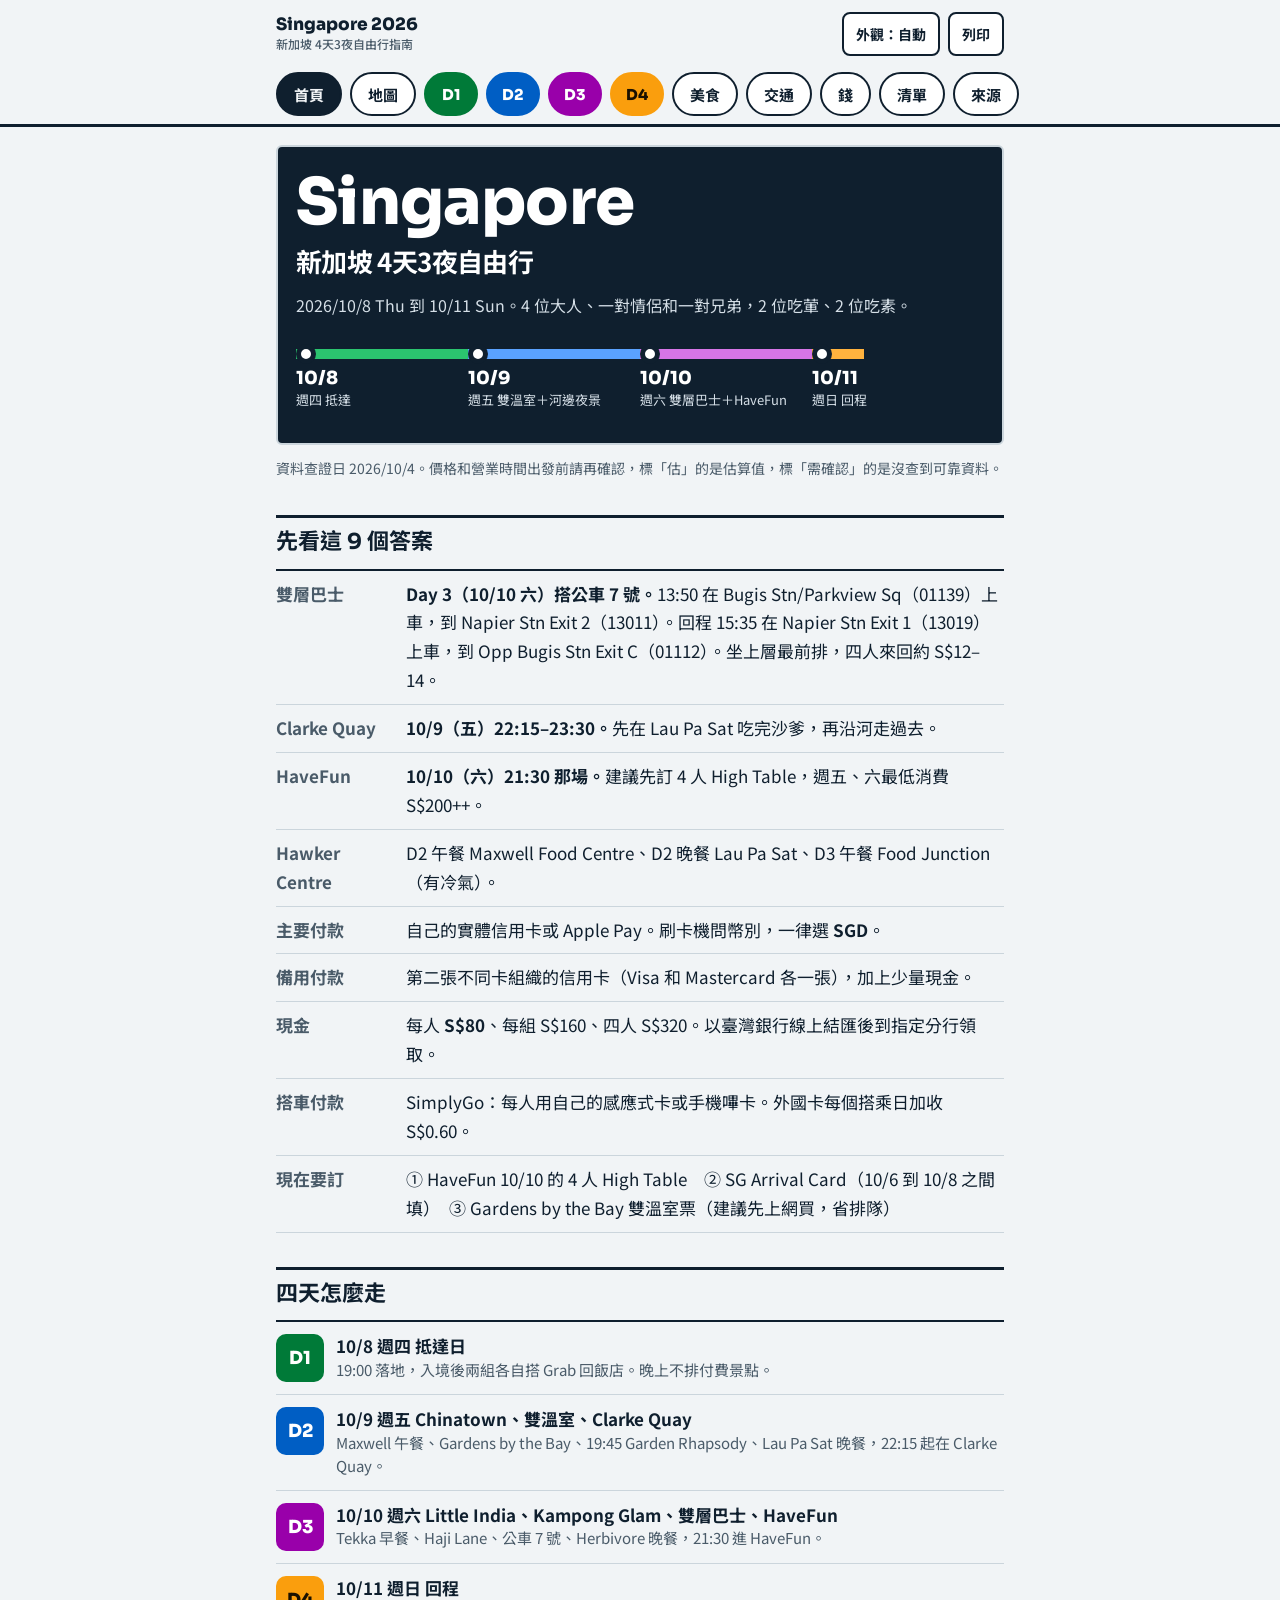
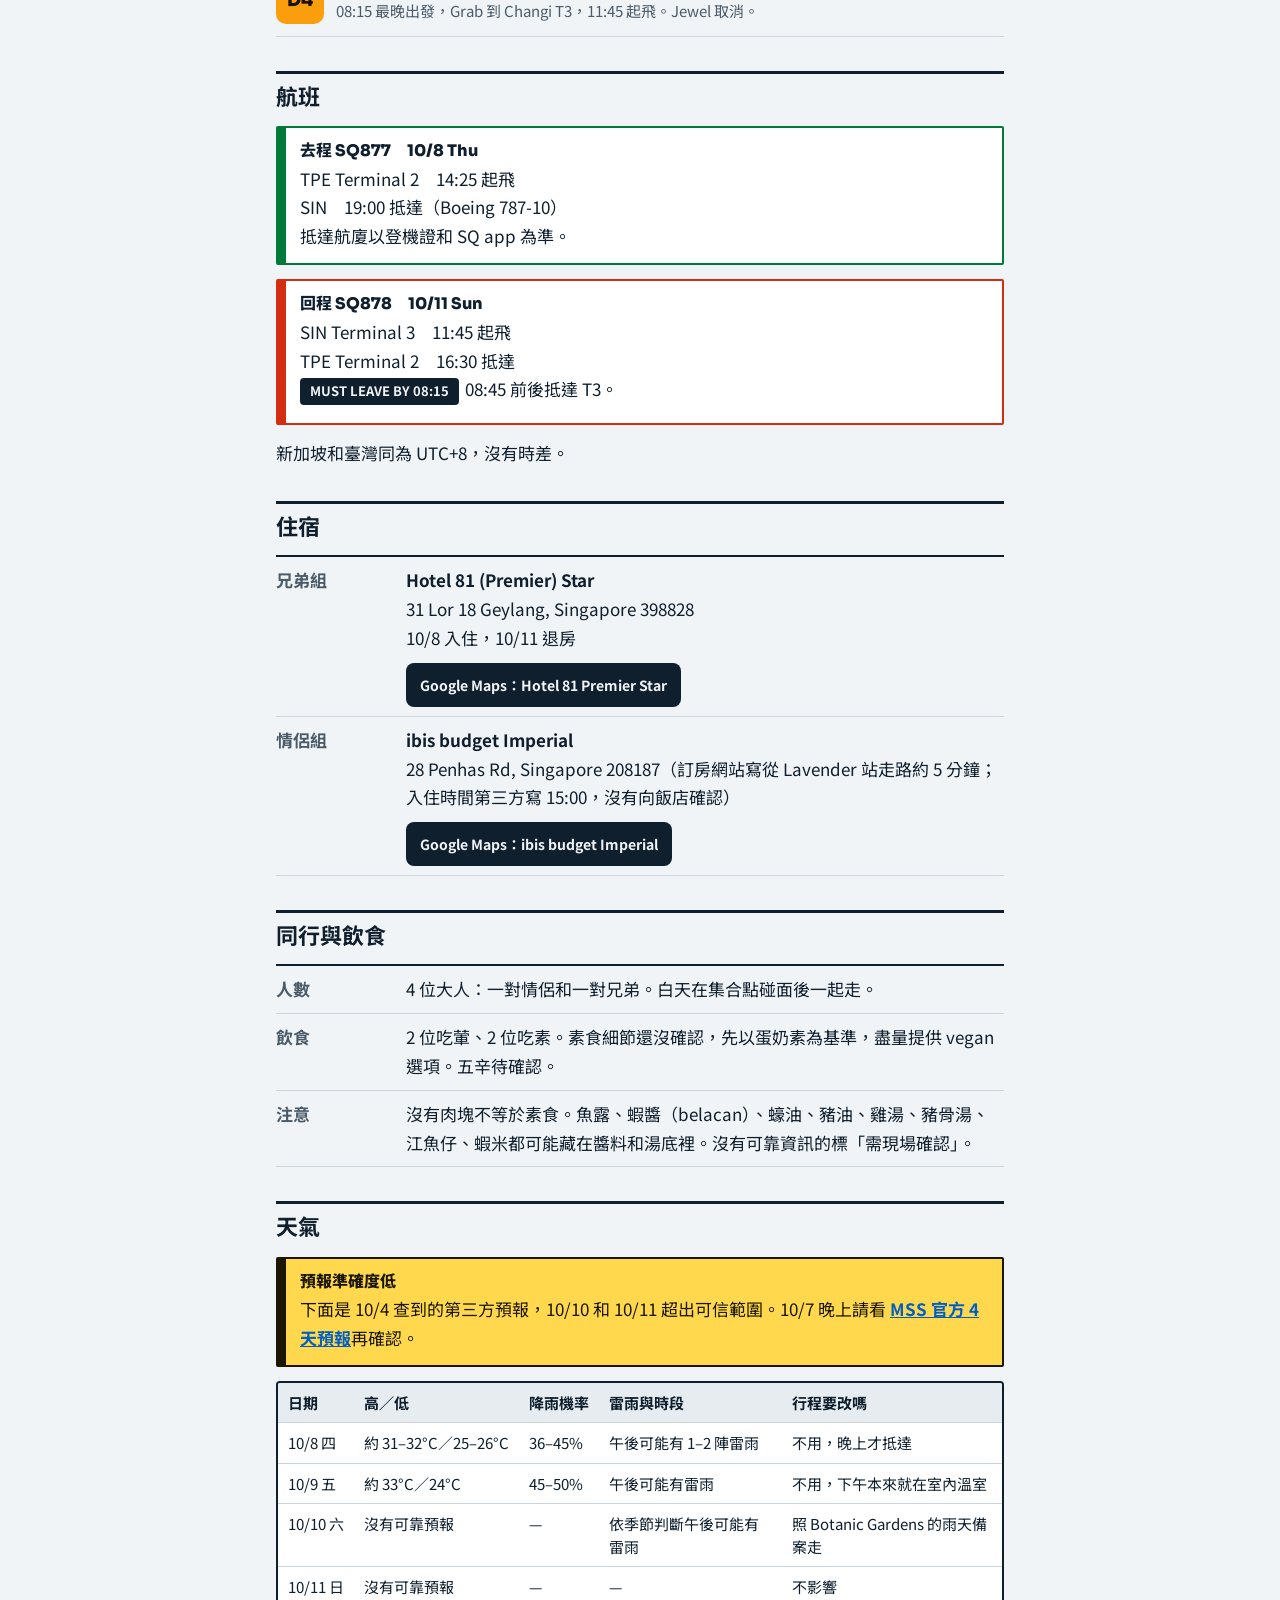
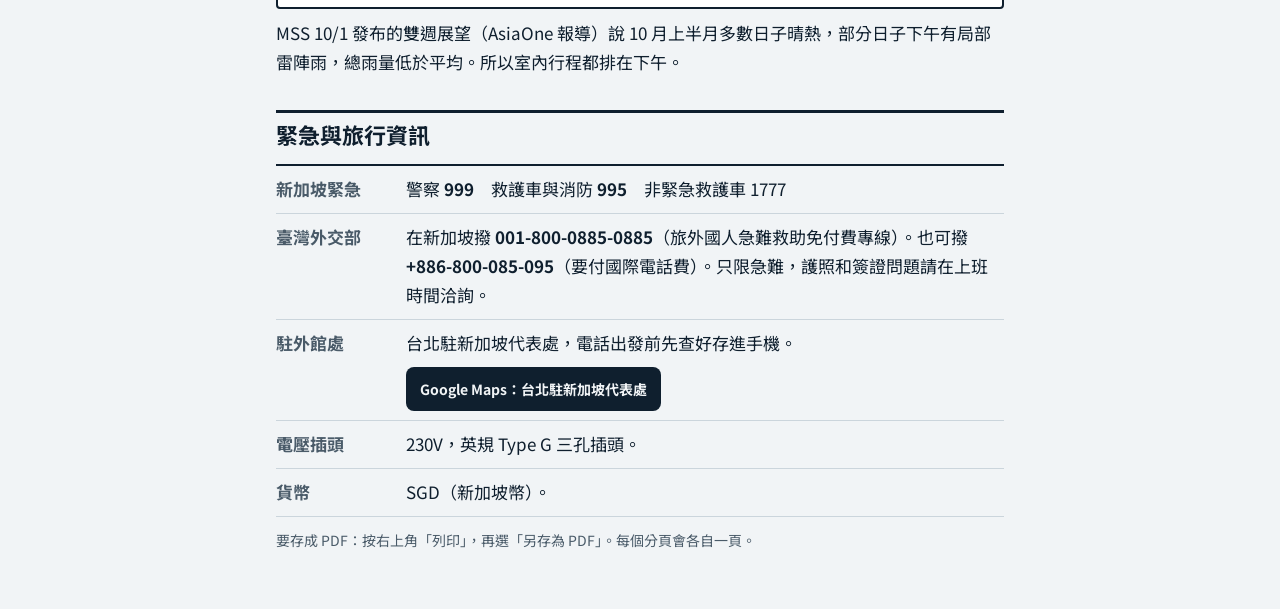
==== commit 298eda33: "Swap lodging assignments and move lodging up" ====
--- a/guide-v2-old-plan-with-map.html
+++ b/guide-v2-old-plan-with-map.html
@@ -421,8 +421,8 @@
 
   <h2 class="sec">住宿</h2>
   <dl class="dl">
-    <div class="row"><dt>情侶組</dt><dd><b>Hotel 81 (Premier) Star</b><br>31 Lor 18 Geylang, Singapore 398828<br>10/8 入住，10/11 退房<div class="maps"><a href="https://www.google.com/maps/search/?api=1&amp;query=Hotel+81+Premier+Star+31+Lor+18+Geylang+Singapore" target="_blank" rel="noopener">Google Maps：Hotel 81 Premier Star</a></div></dd></div>
-    <div class="row"><dt>兄弟組</dt><dd>住宿還沒確定。每天標示「依實際住宿位置調整」，集合點都選在 MRT 站、商場入口或景點入口。</dd></div>
+    <div class="row"><dt>兄弟組</dt><dd><b>Hotel 81 (Premier) Star</b><br>31 Lor 18 Geylang, Singapore 398828<br>10/8 入住，10/11 退房<div class="maps"><a href="https://www.google.com/maps/search/?api=1&amp;query=Hotel+81+Premier+Star+31+Lor+18+Geylang+Singapore" target="_blank" rel="noopener">Google Maps：Hotel 81 Premier Star</a></div></dd></div>
+    <div class="row"><dt>情侶組</dt><dd><b>ibis budget Imperial</b><br>28 Penhas Rd, Singapore 208187（訂房網站寫從 Lavender 站走路約 5 分鐘；入住時間第三方寫 15:00，沒有向飯店確認）<div class="maps"><a href="https://www.google.com/maps/search/?api=1&amp;query=ibis+budget+Singapore+Imperial+28+Penhas+Rd+Singapore+208187" target="_blank" rel="noopener">Google Maps：ibis budget Imperial</a></div></dd></div>
   </dl>
 
   <h2 class="sec">同行與飲食</h2>
@@ -490,12 +490,12 @@
     <p class="time">20:10</p>
     <h3>集合點：入境大廳的 Taxi Stand 前</h3>
     <p class="what">4 人在這裡分開，兩組各自搭車回飯店。</p>
-    <ul class="meta"><li><b>兄弟組</b><span>依實際住宿位置調整</span></li></ul>
+    <ul class="meta"><li><b>情侶組</b><span>依實際住宿位置調整</span></li></ul>
   </article>
 
   <article class="stop">
     <p class="time">20:15–20:45</p>
-    <h3>情侶組：Grab 到 Hotel 81 Premier Star</h3>
+    <h3>兄弟組：Grab 到 Hotel 81 Premier Star</h3>
     <ul class="meta">
       <li><b>交通</b><span>Grab（推薦），門口上下車</span></li>
       <li><b>時間</b><span>約 20–30 分鐘，不用轉車，不用走路</span></li>
@@ -517,7 +517,7 @@
 </ol>
 <p><b>在 Changi 機場：</b>領完行李、準備走出去再叫車。app 會問你在哪個門（door）或柱子（pillar），要和出關後看到的標示一致。</p>
 <p><b>價格：</b>叫車前顯示的價格不含過路費和附加費，最後金額可能略高。尖峰、下雨、深夜會加價。綁的卡會算海外消費，手續費照卡片規定。</p>
-<p><b>兩組各自叫車：</b>情侶組和兄弟組 住不同飯店，各自用自己的手機叫車。每個人的手機都先裝好 Grab。</p>
+<p><b>兩組各自叫車：</b>兄弟組和情侶組 住不同飯店，各自用自己的手機叫車。每個人的手機都先裝好 Grab。</p>
       </div>
     </details>
     <details>
@@ -573,7 +573,7 @@
 
   <article class="stop">
     <p class="time">09:15–09:50</p>
-    <h3>情侶組：Hotel 81 → Aljunied MRT → Tanjong Pagar</h3>
+    <h3>兄弟組：Hotel 81 → Aljunied MRT → Tanjong Pagar</h3>
     <ul class="meta">
       <li><b>步行</b><span>飯店走到 Aljunied（EW9）約 10–12 分鐘（推估，請用 Google Maps 確認）</span></li>
       <li><b>交通</b><span>EW 線 Aljunied（EW9）到 Tanjong Pagar（EW15），同一條線不用轉車</span></li>
@@ -587,7 +587,7 @@
     <h3>集合點：Maxwell Food Centre 門口（Kadayanallur St 側）</h3>
     <p class="what">從這裡開始走 Chinatown：Buddha Tooth Relic Temple、Sri Mariamman Temple、Pagoda Street。</p>
     <ul class="meta">
-      <li><b>兄弟組</b><span>依實際住宿位置調整</span></li>
+      <li><b>情侶組</b><span>依實際住宿位置調整</span></li>
       <li><b>步行</b><span>約 1.5 km</span></li>
       <li><b>提醒</b><span>進寺廟要遮住肩膀和膝蓋</span></li>
     </ul>
@@ -705,8 +705,8 @@
     <p class="time">23:30</p>
     <h3>回住處</h3>
     <ul class="meta">
-      <li><b>情侶組</b><span>Grab 到 Geylang，約 15 分鐘，一車約 S$15–22（估，深夜可能漲價）</span></li>
-      <li><b>兄弟組</b><span>依實際住宿位置調整</span></li>
+      <li><b>兄弟組</b><span>Grab 到 Geylang，約 15 分鐘，一車約 S$15–22（估，深夜可能漲價）</span></li>
+      <li><b>情侶組</b><span>依實際住宿位置調整</span></li>
     </ul>
   </article>
 
@@ -726,7 +726,7 @@
 
   <article class="stop">
     <p class="time">08:30</p>
-    <h3>情侶組：Grab 到 Little India</h3>
+    <h3>兄弟組：Grab 到 Little India</h3>
     <ul class="meta">
       <li><b>時間</b><span>約 10–15 分鐘</span></li>
       <li><b>費用</b><span>一車約 S$10–14（估）。搭 MRT 要轉車，兩人分攤 Grab 更划算</span></li>
@@ -736,7 +736,7 @@
   <article class="stop key">
     <p class="time">09:00–09:45</p>
     <h3>集合點：Tekka Centre（Buffalo Rd 側入口，Little India MRT 旁）</h3>
-    <ul class="meta"><li><b>兄弟組</b><span>依實際住宿位置調整</span></li></ul>
+    <ul class="meta"><li><b>情侶組</b><span>依實際住宿位置調整</span></li></ul>
     <div class="meal">
       <h4>早餐</h4>
       <div class="r"><span class="k n">葷</span><span>Biryani、Roti Prata 配 Teh Tarik</span></div>
@@ -842,8 +842,8 @@
     <p class="time">16:15–18:30</p>
     <h3>休息、換衣服</h3>
     <ul class="meta">
-      <li><b>情侶組</b><span>Bugis（EW12）→ Aljunied（EW9）坐 3 站，每人約 S$1.3（估）；或叫 Grab 約 10 分鐘</span></li>
-      <li><b>兄弟組</b><span>依實際住宿位置調整</span></li>
+      <li><b>兄弟組</b><span>Bugis（EW12）→ Aljunied（EW9）坐 3 站，每人約 S$1.3（估）；或叫 Grab 約 10 分鐘</span></li>
+      <li><b>情侶組</b><span>依實際住宿位置調整</span></li>
       <li><b>服裝</b><span>HaveFun 有服裝規定，換好包鞋和長褲再出門</span></li>
     </ul>
   </article>
@@ -852,7 +852,7 @@
     <p class="time">18:45</p>
     <h3>集合點：Bugis MRT 往 Bugis Junction 的出口</h3>
     <p class="what">實際出口以站內指標為準。</p>
-    <ul class="meta"><li><b>兄弟組</b><span>依實際住宿位置調整</span></li></ul>
+    <ul class="meta"><li><b>情侶組</b><span>依實際住宿位置調整</span></li></ul>
     <div class="maps"><a href="https://www.google.com/maps/search/?api=1&amp;query=Bugis+MRT+Station" target="_blank" rel="noopener">Google Maps：Bugis MRT</a></div>
   </article>
 
@@ -898,8 +898,8 @@
     <p class="time">00:00–00:20</p>
     <h3>回住處</h3>
     <ul class="meta">
-      <li><b>情侶組</b><span>Grab：Bugis 到 Geylang Lor 18 約 10 分鐘，一車約 S$10–15（估，深夜可能漲價）</span></li>
-      <li><b>兄弟組</b><span>依實際住宿位置調整</span></li>
+      <li><b>兄弟組</b><span>Grab：Bugis 到 Geylang Lor 18 約 10 分鐘，一車約 S$10–15（估，深夜可能漲價）</span></li>
+      <li><b>情侶組</b><span>依實際住宿位置調整</span></li>
     </ul>
   </article>
 
@@ -915,7 +915,7 @@
     <div><b>2–3 千步</b><span>約 2,000–3,000 步</span></div>
     <div><b>S$136</b><span>4 人當天花費（估）</span></div>
   </div>
-  <div class="sign red"><b class="t">MUST LEAVE BY 08:15</b><p>SQ878 11:45 從 T3 起飛。國際線建議提早 2 小時 45 分到 3 小時到機場，也就是 08:45–09:00 抵達。Geylang 到 T3 週日早上車程約 20–25 分鐘，再加 10 分鐘叫車，所以 情侶組最晚 08:15 離開飯店。</p></div>
+  <div class="sign red"><b class="t">MUST LEAVE BY 08:15</b><p>SQ878 11:45 從 T3 起飛。國際線建議提早 2 小時 45 分到 3 小時到機場，也就是 08:45–09:00 抵達。Geylang 到 T3 週日早上車程約 20–25 分鐘，再加 10 分鐘叫車，所以 兄弟組最晚 08:15 離開飯店。</p></div>
 
   <article class="stop">
     <p class="time">07:15–07:55</p>
@@ -930,7 +930,7 @@
 
   <article class="stop key">
     <p class="time">08:15</p>
-    <h3>情侶組 離開飯店，Grab 到 Changi T3</h3>
+    <h3>兄弟組 離開飯店，Grab 到 Changi T3</h3>
     <div class="tags"><span class="tag t-must">MUST LEAVE BY 08:15</span></div>
     <ul class="meta">
       <li><b>交通</b><span>Grab（選這個）</span></li>
@@ -948,7 +948,7 @@
   <article class="stop key">
     <p class="time">08:45</p>
     <h3>抵達 T3，集合點：SQ 報到櫃台區</h3>
-    <ul class="meta"><li><b>兄弟組</b><span>照同一個時間抵達</span></li></ul>
+    <ul class="meta"><li><b>情侶組</b><span>照同一個時間抵達</span></li></ul>
   </article>
 
   <article class="stop">
@@ -1124,7 +1124,7 @@
 </ol>
 <p><b>在 Changi 機場：</b>領完行李、準備走出去再叫車。app 會問你在哪個門（door）或柱子（pillar），要和出關後看到的標示一致。</p>
 <p><b>價格：</b>叫車前顯示的價格不含過路費和附加費，最後金額可能略高。尖峰、下雨、深夜會加價。綁的卡會算海外消費，手續費照卡片規定。</p>
-<p><b>兩組各自叫車：</b>情侶組和兄弟組 住不同飯店，各自用自己的手機叫車。每個人的手機都先裝好 Grab。</p>
+<p><b>兩組各自叫車：</b>兄弟組和情侶組 住不同飯店，各自用自己的手機叫車。每個人的手機都先裝好 Grab。</p>
   </div>
 
   <div class="sign green"><b class="t">最省事的做法</b><p>每人用自己的一張感應式信用卡（最好是有海外回饋的那張），或綁進 Apple Pay，搭車、吃飯都用它。手續費 3 天每人才 S$1.80，<b>不用另外買 EZ-Link 或 Tourist Pass</b>。</p></div>
@@ -1331,6 +1331,7 @@
   <label class="chk"><input type="checkbox" data-k="a9"><span>確認 eSIM 方案並完成購買，確認涵蓋 10/8–10/11 的使用日期與流量需求。</span></label>
   <h2 class="sec">B. 出發前做（10/6–10/7）</h2>
   <label class="chk"><input type="checkbox" data-k="b1"><span><b>填 SG Arrival Card。</b>規定在抵達前 3 天內填（含抵達當天），免費，只用 <a class="lnk" href="https://www.ica.gov.sg/enter-depart/for-visitors/ACI" target="_blank" rel="noopener">ICA 官網</a>或 MyICA app。email 一定要填對，e-Pass 會寄到那裡。小心收費的代辦網站。<small>不會填的話看<a class="lnk" href="https://ianchen.life/sgac-singapore-arrival-card/" target="_blank" rel="noopener">圖解教學</a>（第三方部落格，只當參考，實際只在 ICA 官網或 MyICA 填寫）。</small></span></label>
+  <label class="chk"><input type="checkbox" data-k="b9"><span>SQ877 去程線上選位：起飛前 56 小時開放，10/6 06:25 起可選。</span></label>
   <label class="chk"><input type="checkbox" data-k="b2"><span>到指定分行領取已線上申購的新加坡幣現鈔（表單完成後最快約 2–3 天；帶護照或身分證）。</span></label>
   <label class="chk"><input type="checkbox" data-k="b4"><span>準備 Type G 英規轉接頭。</span></label>
   <label class="chk"><input type="checkbox" data-k="b5"><span>帶折傘或輕便雨衣、透氣衣物；進寺廟和 HaveFun 要穿的長褲和包鞋。</span></label>
@@ -1347,6 +1348,7 @@
 
   <h2 class="sec">D. 回程（Return flight）</h2>
   <label class="chk"><input type="checkbox" data-k="d1"><span>10/10 晚上在手機設好 10/11 07:00 的鬧鐘。</span></label>
+  <label class="chk"><input type="checkbox" data-k="d4"><span>SQ878 回程線上選位：起飛前 56 小時開放，10/9 03:45 起可選。</span></label>
   <label class="chk"><input type="checkbox" data-k="d2"><span>10/11 08:00 退房並開 Grab 叫車，<b>08:15 出發</b>。</span></label>
   <label class="chk"><input type="checkbox" data-k="d3"><span>08:45 抵達 T3，到 SQ 報到櫃台區集合。</span></label>
 
@@ -1646,7 +1648,7 @@
 {id:'D2',name:'Chinatown、雙溫室、Clarke Quay',date:'10/9 週五',tag:'中午在室內，傍晚走河邊',stops:[
  {t:'09:15',name:'Hotel 81 (Premier) Star',type:'hotel',v:'hotel',q:'Hotel 81 Premier Star, 31 Lor 18 Geylang, Singapore 398828',act:'早餐（Kaya Toast）後出發，走到 Aljunied（EW9）。',stay:'—',
   next:{mode:'mrt',to:'Maxwell Food Centre',min:'約 35 分（含走路）',cost:'每人約 S$1.6–1.9（估）',alt:'Aljunied EW9 → Tanjong Pagar EW15，同線不轉車'}},
- {t:'10:00',name:'Maxwell Food Centre',type:'meeting',v:'maxwell',q:'Maxwell Food Centre, 1 Kadayanallur St, Singapore 069184',act:'4 人集合（Kadayanallur St 側門口），開始走 Chinatown。兄弟組依實際住宿位置前往。',stay:'10:00–11:30（含寺廟與老街）',
+ {t:'10:00',name:'Maxwell Food Centre',type:'meeting',v:'maxwell',q:'Maxwell Food Centre, 1 Kadayanallur St, Singapore 069184',act:'4 人集合（Kadayanallur St 側門口），開始走 Chinatown。情侶組依實際住宿位置前往。',stay:'10:00–11:30（含寺廟與老街）',
   next:{mode:'walk',to:'Buddha Tooth Relic Temple',calc:1,alt:'整段 Chinatown 步行約 1.5 km'}},
  {t:'10:00–11:30',name:'Buddha Tooth Relic Temple',type:'attraction',v:'btrt',q:'Buddha Tooth Relic Temple and Museum, 288 South Bridge Rd, Singapore',act:'佛牙寺（遮住肩膀和膝蓋），再走 Sri Mariamman Temple、Pagoda Street（這兩處座標未驗證，不另標）。',stay:'約 1 小時 30 分（Chinatown）',
   next:{mode:'walk',to:'Maxwell Food Centre（午餐）',calc:1}},
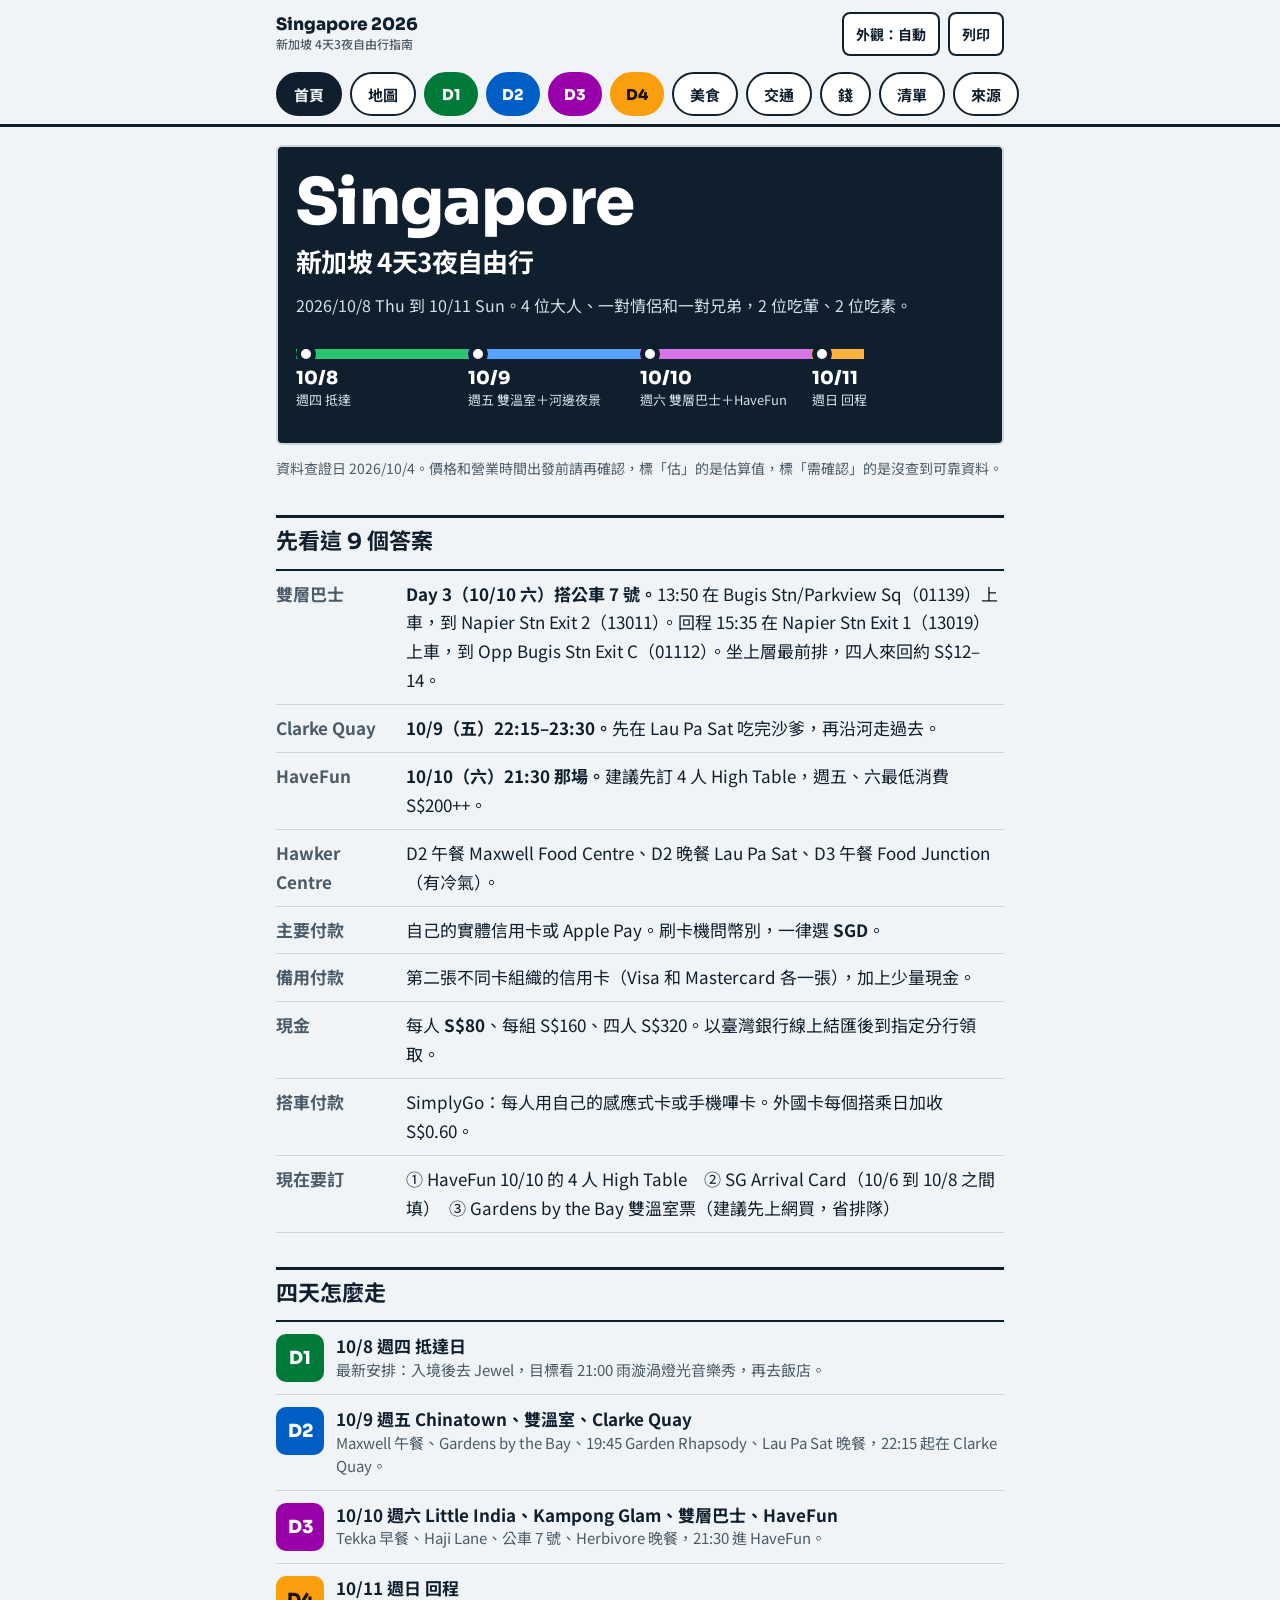
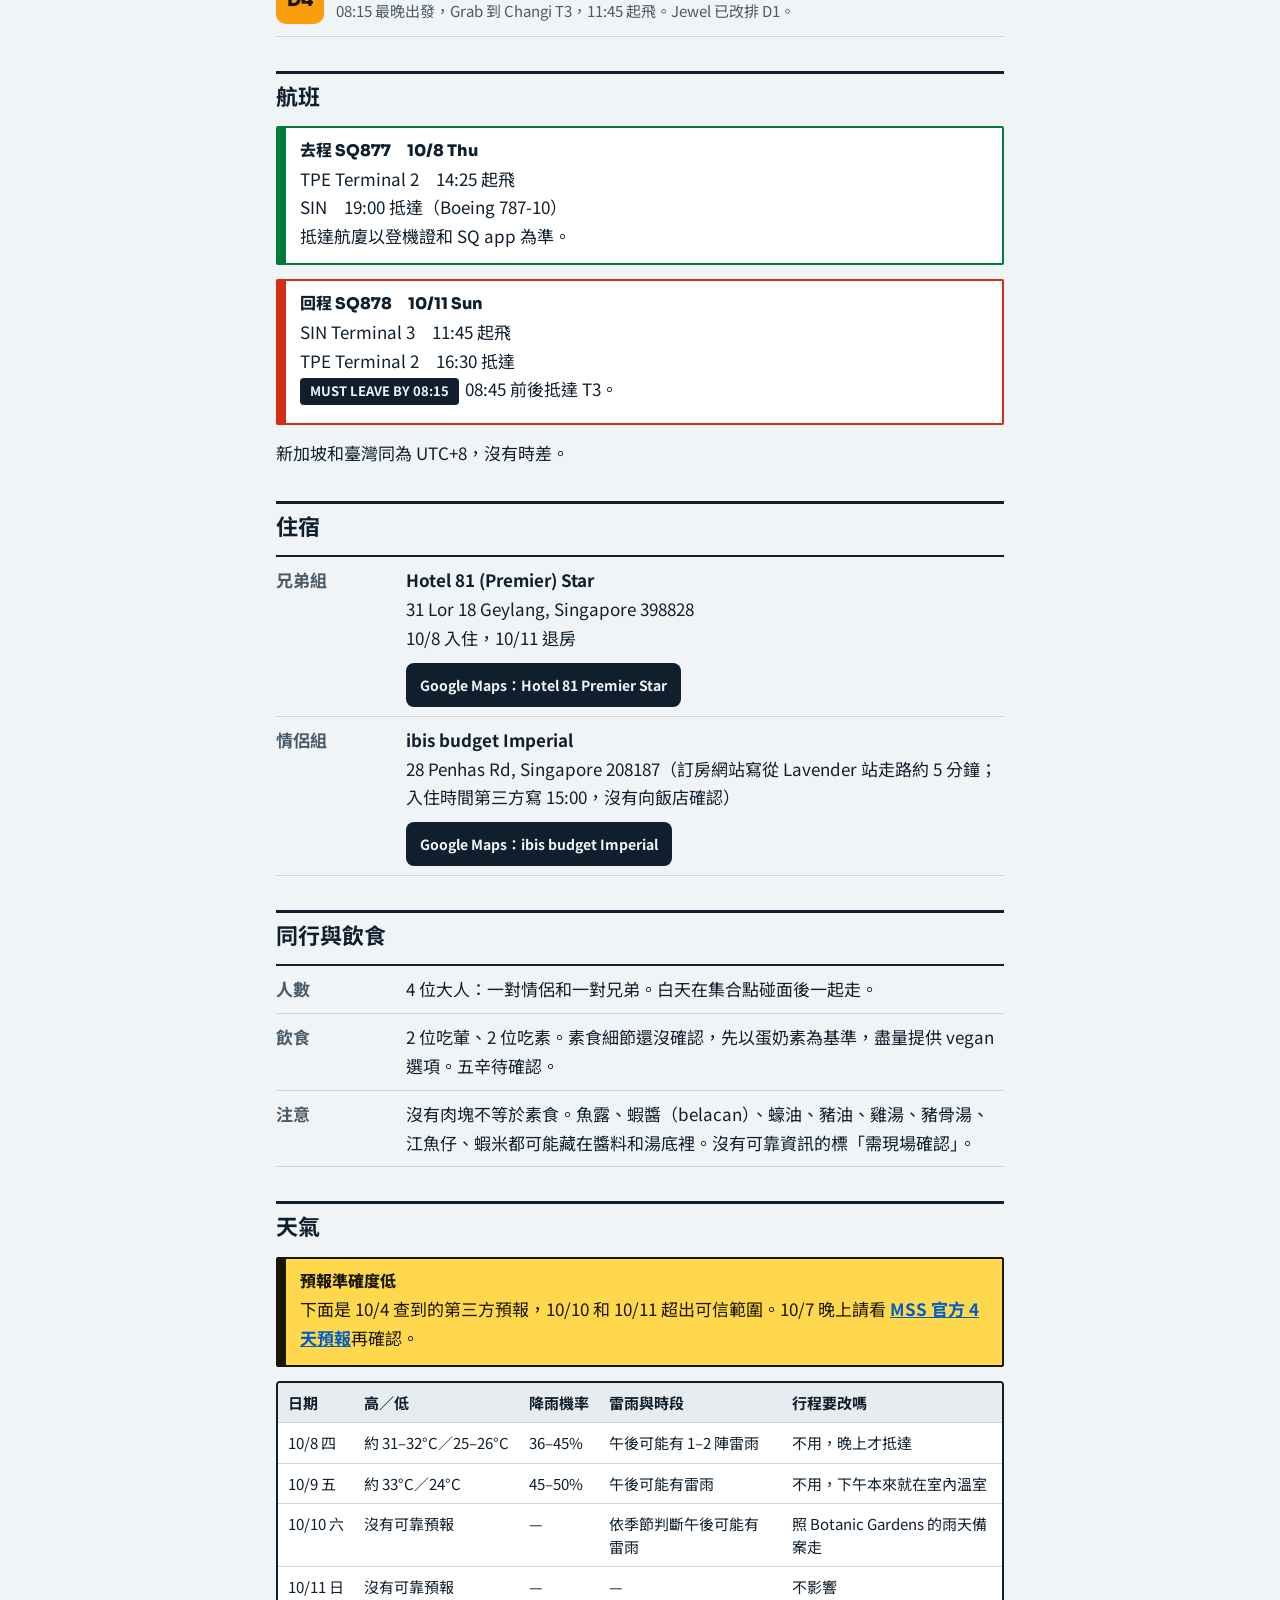
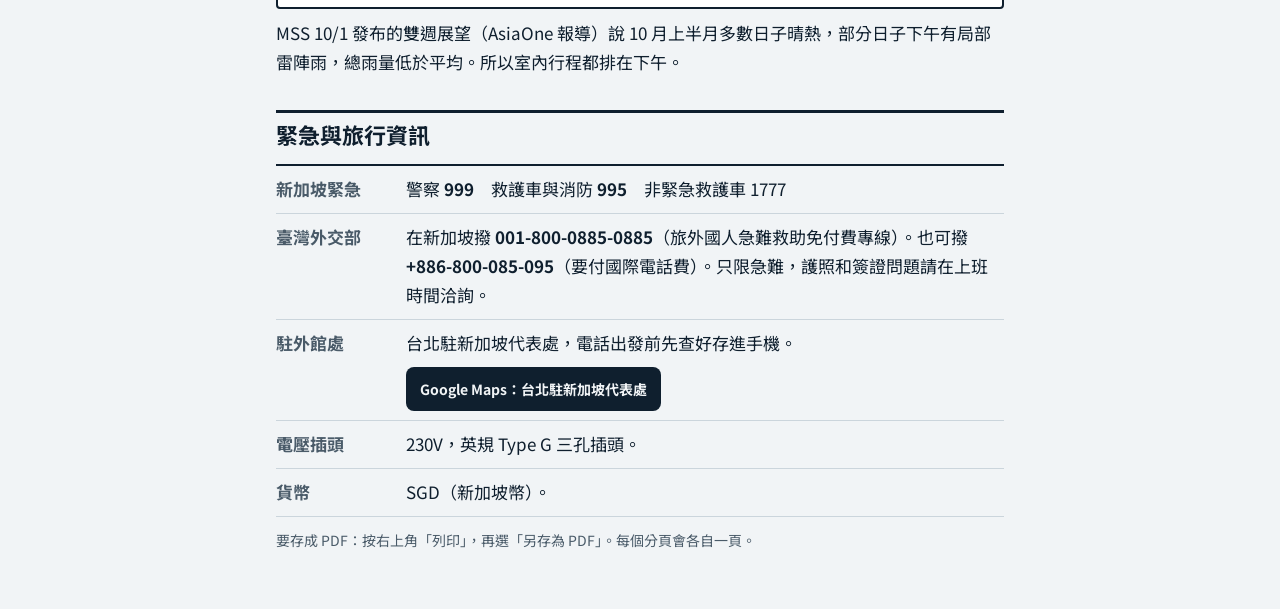
==== commit 4494c559: "Move Jewel visit to arrival night" ====
--- a/guide-v2-old-plan-with-map.html
+++ b/guide-v2-old-plan-with-map.html
@@ -402,10 +402,10 @@
 
   <h2 class="sec">四天怎麼走</h2>
   <div class="daylist">
-    <a href="#d1" class="L1"><span class="badge">D1</span><span><b>10/8 週四 抵達日</b><span class="t2">19:00 落地，入境後兩組各自搭 Grab 回飯店。晚上不排付費景點。</span></span></a>
+    <a href="#d1" class="L1"><span class="badge">D1</span><span><b>10/8 週四 抵達日</b><span class="t2">最新安排：入境後去 Jewel，目標看 21:00 雨漩渦燈光音樂秀，再去飯店。</span></span></a>
     <a href="#d2" class="L2"><span class="badge">D2</span><span><b>10/9 週五 Chinatown、雙溫室、Clarke Quay</b><span class="t2">Maxwell 午餐、Gardens by the Bay、19:45 Garden Rhapsody、Lau Pa Sat 晚餐，22:15 起在 Clarke Quay。</span></span></a>
     <a href="#d3" class="L3"><span class="badge">D3</span><span><b>10/10 週六 Little India、Kampong Glam、雙層巴士、HaveFun</b><span class="t2">Tekka 早餐、Haji Lane、公車 7 號、Herbivore 晚餐，21:30 進 HaveFun。</span></span></a>
-    <a href="#d4" class="L4"><span class="badge">D4</span><span><b>10/11 週日 回程</b><span class="t2">08:15 最晚出發，Grab 到 Changi T3，11:45 起飛。Jewel 取消。</span></span></a>
+    <a href="#d4" class="L4"><span class="badge">D4</span><span><b>10/11 週日 回程</b><span class="t2">08:15 最晚出發，Grab 到 Changi T3，11:45 起飛。Jewel 已改排 D1。</span></span></a>
   </div>
 
   <h2 class="sec">航班</h2>
@@ -463,7 +463,7 @@
     <div><b>2–3 千步</b><span>約 2,000–3,000 步</span></div>
     <div><b>S$118</b><span>4 人當天花費（估）</span></div>
   </div>
-  <div class="sign blue"><b class="t">這天的原則</b><p>19:00 才落地，不排錯過就補不回來的付費行程。入境到出關預留 70 分鐘。</p></div>
+  <div class="sign blue"><b class="t">最新安排</b><p>依最新決定，入境後先去 Jewel，目標看 21:00 雨漩渦燈光音樂秀，再前往住宿。以下舊版逐時交通內容仍是原路線，請以首頁互動行程為準；入境或行李延誤可能趕不上表演。</p></div>
 
   <article class="stop">
     <p class="time">19:00–19:20</p>
@@ -972,7 +972,7 @@
     <h3>SQ878 起飛，16:30 抵達 TPE T2</h3>
   </article>
 
-  <div class="sign"><b class="t">Jewel 取消</b><p>去 Jewel 要先出管制區、逛完再走回 T3，至少 1.5 小時，一定會壓縮報到時間，萬一卡在報到排隊或安檢就很難補救。</p></div>
+  <div class="sign"><b class="t">Jewel 已改排 D1</b><p>10/8 抵達後去 Jewel，目標看 21:00 雨漩渦燈光音樂秀。D4 直接前往 T3 報到，不再安排 Jewel。</p></div>
 
   <nav class="pager" aria-label="換日"><a href="#d3">上一天 D3</a><a href="#food">看美食頁</a></nav>
 </section>
@@ -1361,7 +1361,7 @@
     <div class="row"><dt>SimplyGo</dt><dd>每人一張卡，進出站要用同一個載具，外國卡每日收 S$0.60。</dd></div>
     <div class="row"><dt>天氣</dt><dd>午後雷雨隨時可能來，室內行程排在下午（D2 雙溫室、D3 遇雨改去 ION）。</dd></div>
     <div class="row"><dt>HaveFun</dt><dd>要穿包鞋、不能穿短褲；訂金不退；週五、六 21:30 才開演，用 WhatsApp 確認。</dd></div>
-    <div class="row"><dt>機場</dt><dd>10/11 08:15 一定要出發；Jewel 取消。</dd></div>
+    <div class="row"><dt>機場</dt><dd>10/11 08:15 一定要出發；Jewel 已改排 10/8 抵達後。</dd></div>
     <div class="row"><dt>假網站</dt><dd>SG Arrival Card 是免費的，只用 ica.gov.sg 或 MyICA。</dd></div>
   </dl>
 
@@ -1399,7 +1399,7 @@
   <h2 class="sec">刻意不排的景點</h2>
   <div class="scroll"><table>
     <tr><th>景點</th><th>為什麼不排</th></tr>
-    <tr><td><b>Jewel Changi</b></td><td>回程時間不夠，抵達那晚也累。只有 10/8 出關時間比預期早很多才考慮</td></tr>
+    <tr><td><b>Jewel Changi</b></td><td>最新安排改到 10/8 抵達後，目標看 21:00 Rain Vortex 燈光音樂秀；若入境延誤可能趕不上。</td></tr>
     <tr><td><b>Big Bus</b></td><td>4 人要 US$212 起，Suntec 轉運站又在道路管制區，公車 7 號體驗更真實</td></tr>
     <tr><td><b>Sentosa</b></td><td>只有兩個完整旅遊日，去一趟要半天以上，第一次來的 CP 值不如市區</td></tr>
     <tr><td><b>Singapore Flyer</b></td><td>就在 Marina Bay 道路管制區旁邊，週末人潮和交通管制都多</td></tr>
@@ -1692,7 +1692,7 @@
 {id:'D4',name:'回程',date:'10/11 週日',tag:'08:15 最晚出發，11:45 起飛',stops:[
  {t:'08:15',name:'Hotel 81 (Premier) Star',type:'hotel',v:'hotel',q:'Hotel 81 Premier Star, 31 Lor 18 Geylang, Singapore 398828',act:'最晚 08:15 離開飯店。',stay:'—',
   next:{mode:'grab',to:'Changi Airport T3',min:'20–25 分',cost:'一車約 S$20–30（估；機場附加費只收從機場出發的行程）',alt:'MRT 每人省約 S$10–13，但要轉車、帶行李'}},
- {t:'08:45',name:'Changi Airport T3',type:'airport',v:'airport',q:'Changi Airport Terminal 3, Singapore',act:'SQ 報到櫃台集合，報到、託運、出境。Jewel 取消（會趕）。11:45 SQ878 起飛。',stay:'08:45–10:45'}
+ {t:'08:45',name:'Changi Airport T3',type:'airport',v:'airport',q:'Changi Airport Terminal 3, Singapore',act:'SQ 報到櫃台集合，報到、託運、出境。Jewel 已改排 D1。11:45 SQ878 起飛。',stay:'08:45–10:45'}
 ]}
 ];
 var OVERVIEW=[
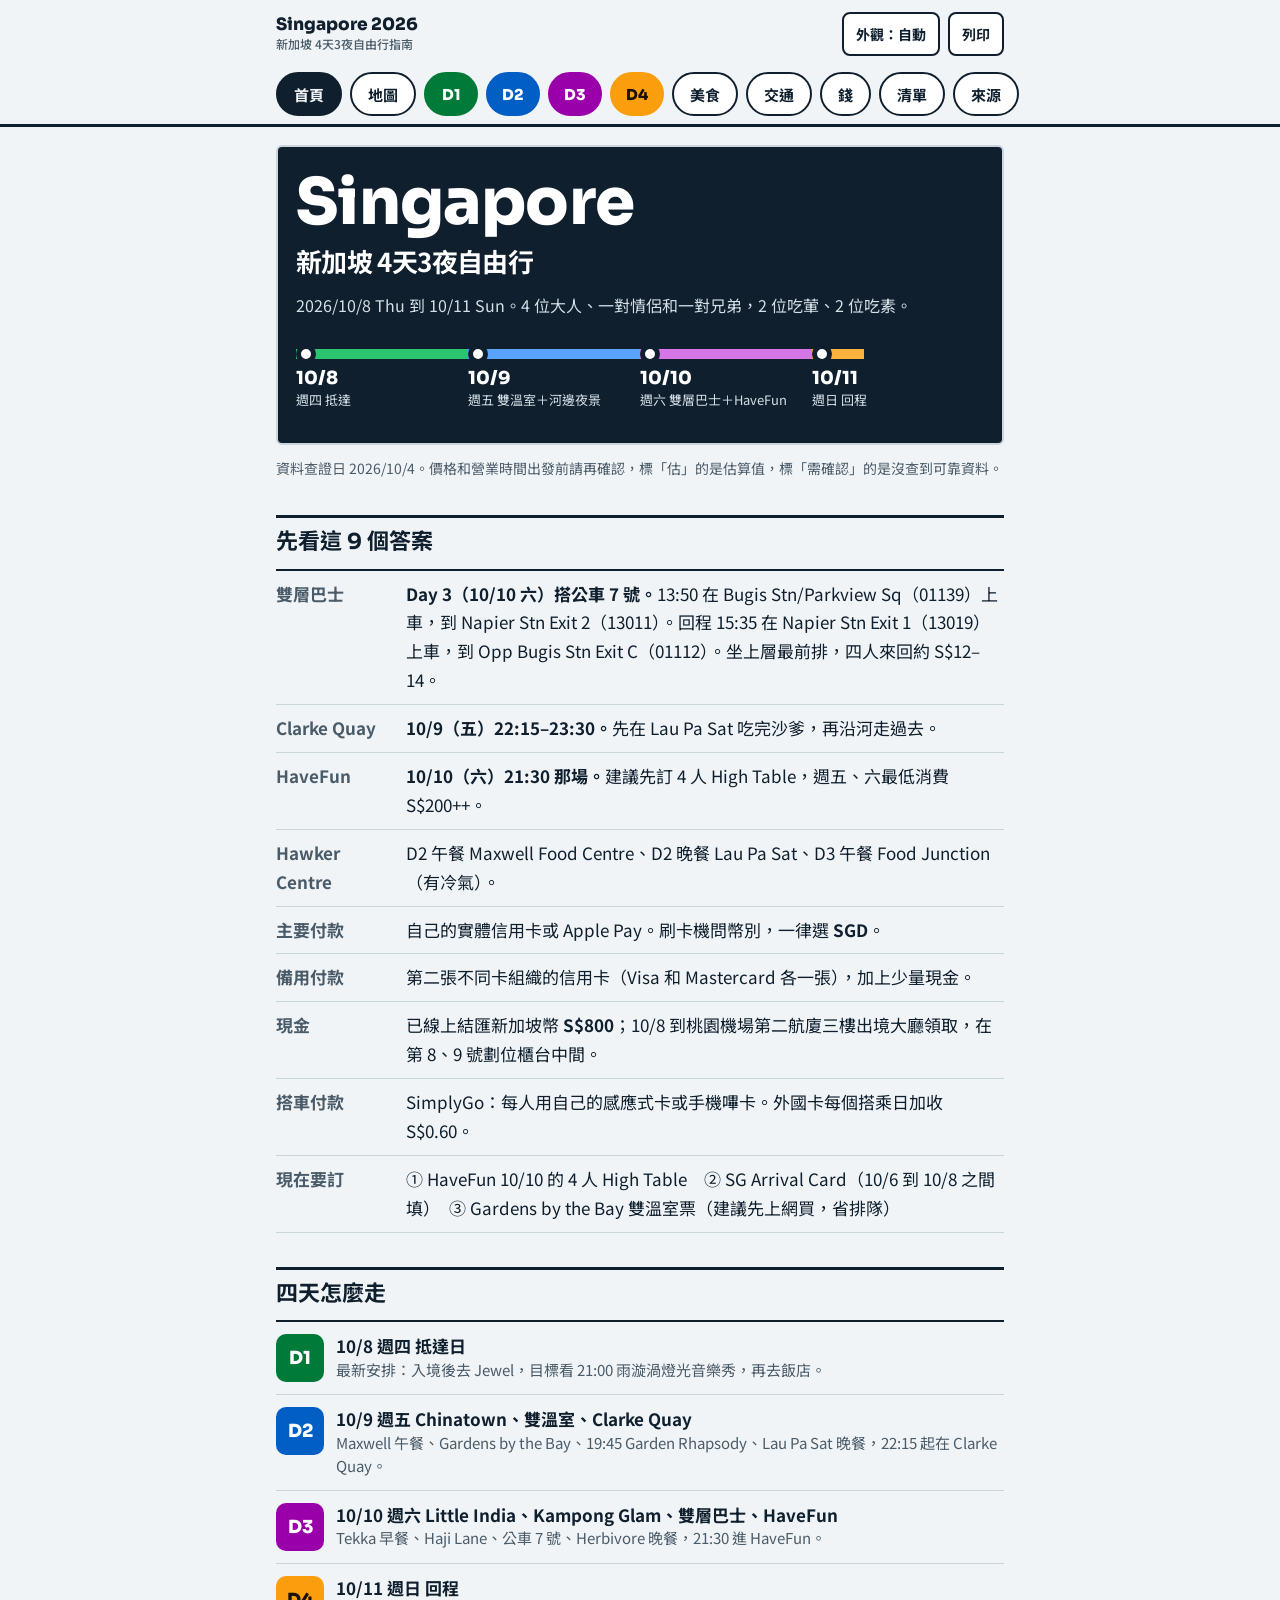
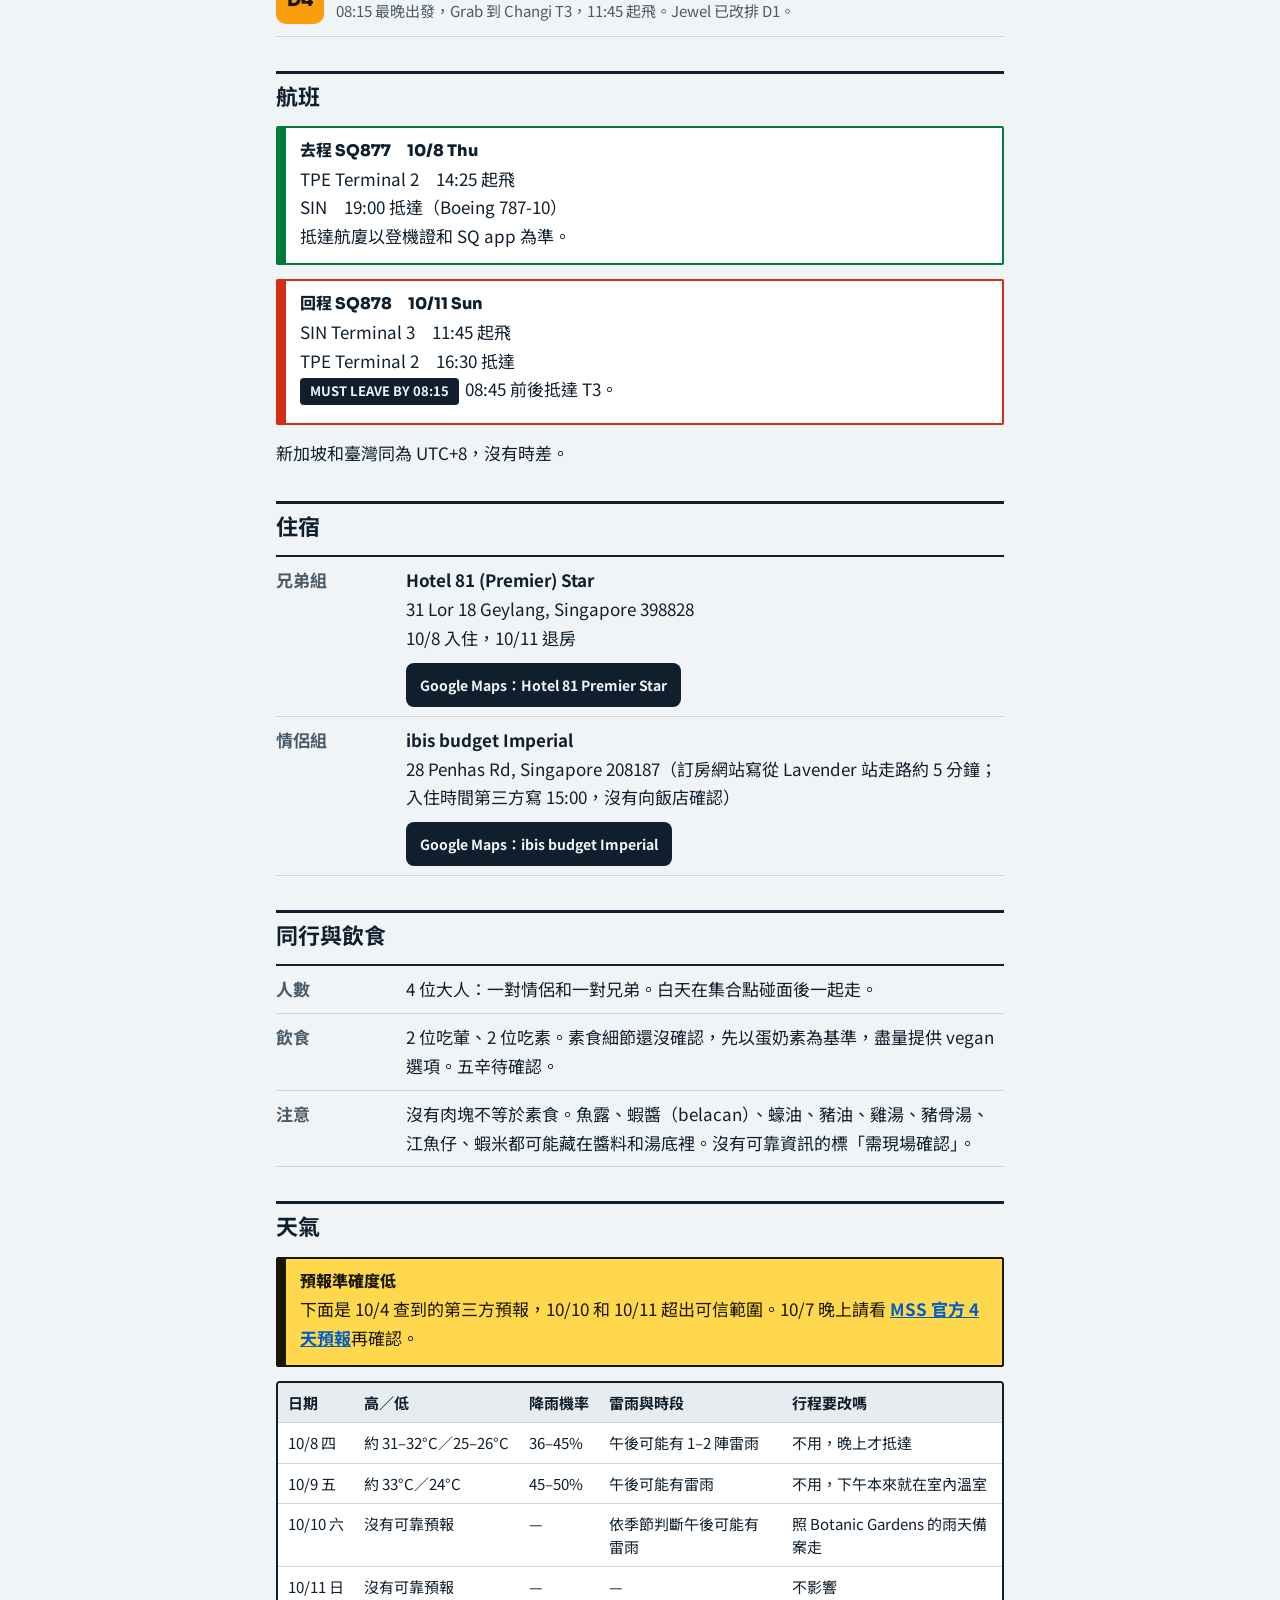
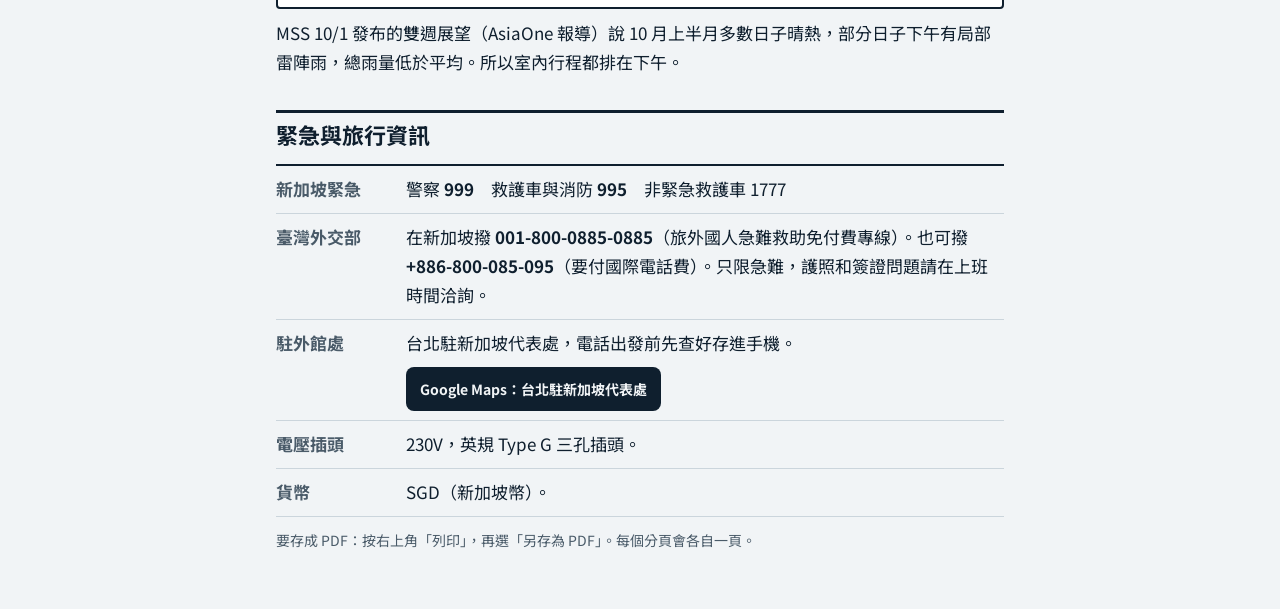
==== commit d91ad331: "Add currency order and pickup details" ====
--- a/guide-v2-old-plan-with-map.html
+++ b/guide-v2-old-plan-with-map.html
@@ -395,7 +395,7 @@
     <div class="row"><dt>Hawker Centre</dt><dd>D2 午餐 Maxwell Food Centre、D2 晚餐 Lau Pa Sat、D3 午餐 Food Junction（有冷氣）。</dd></div>
     <div class="row"><dt>主要付款</dt><dd>自己的實體信用卡或 Apple Pay。刷卡機問幣別，一律選 <b>SGD</b>。</dd></div>
     <div class="row"><dt>備用付款</dt><dd>第二張不同卡組織的信用卡（Visa 和 Mastercard 各一張），加上少量現金。</dd></div>
-    <div class="row"><dt>現金</dt><dd>每人 <b>S$80</b>、每組 S$160、四人 S$320。以臺灣銀行線上結匯後到指定分行領取。</dd></div>
+    <div class="row"><dt>現金</dt><dd>已線上結匯新加坡幣 <b>S$800</b>；10/8 到桃園機場第二航廈三樓出境大廳領取，在第 8、9 號劃位櫃台中間。</dd></div>
     <div class="row"><dt>搭車付款</dt><dd>SimplyGo：每人用自己的感應式卡或手機嗶卡。外國卡每個搭乘日加收 S$0.60。</dd></div>
     <div class="row"><dt>現在要訂</dt><dd>① HaveFun 10/10 的 4 人 High Table　② SG Arrival Card（10/6 到 10/8 之間填）　③ Gardens by the Bay 雙溫室票（建議先上網買，省排隊）</dd></div>
   </dl>
@@ -1188,12 +1188,12 @@
 <section class="panel" id="money">
   <h2 class="sec">現金：帶多少</h2>
   <div class="calc">
-    <p class="big">每人 S$80　每組 S$160　四人 S$320</p>
-    <p>Maxwell、Lau Pa Sat、Tekka 的攤位多數只收現金或 PayNow。這三餐 4 人的現金預估約 S$130，剩下是備用、零錢和飲料。不要帶過量。</p>
+    <p class="big">已結匯總額：S$800</p>
+    <p>Maxwell、Lau Pa Sat、Tekka 的攤位多數只收現金或 PayNow。這三餐 4 人的現金預估約 S$130，其餘可作備用、零錢和飲料；依四人實際需要分配。</p>
   </div>
 
   <h2 class="sec">換匯：臺灣銀行線上結匯</h2>
-  <div class="sign green"><b class="t">唯一建議方式：線上申購後到分行領現鈔</b><p>線上填寫結匯表單並完成付款後，最快約 2–3 天可在指定時間到指定分行領取新加坡幣。領取時攜帶護照或身分證。四人預計換 S$320（每人 S$80、每組 S$160）；請在 A 清單先辦理線上申購，再依通知安排領取。</p></div>
+  <div class="sign green"><b class="t">已完成線上結匯：新加坡幣 S$800</b><p>領取日期：<b>2026/10/8</b>。指定分行：臺灣銀行桃園國際機場分行；領取地點：<b>第二航廈三樓出境（出發）大廳，第 8、9 號劃位櫃台中間</b>。成交匯率 25.18479，應繳新台幣 NT$20,148。領取時帶護照或身分證，並備妥銀行提供的領款 QR Code；以通知憑證為準。</p></div>
   <h2 class="sec">信用卡：主力</h2>
   <p>每張卡先折疊，點卡名展開看細節。</p>
   <div class="sign"><b class="t">我們還不知道你們手上有哪些卡</b><p>下面只是市場參考，不建議現在才去辦新卡，10/8 就出發，卡片很可能來不及寄到。「淨回饋」是用多數台灣卡常見的國外交易手續費 1.5% 扣掉後算的，請用自己的卡實際確認。</p></div>
@@ -1327,12 +1327,12 @@
   <label class="chk"><input type="checkbox" data-k="a4"><span>每人在 Apple Pay 綁好自己的主力卡。</span></label>
   <label class="chk"><input type="checkbox" data-k="a5"><span>下載 Grab（完成手機號碼驗證並綁卡）和 Google Maps。Grab 怎麼用，看 D1 或交通頁。MyICA app 可選。</span></label>
 
-  <label class="chk"><input type="checkbox" data-k="a8"><span>臺灣銀行線上結匯，申購新加坡幣 S$320（每人 S$80、每組 S$160），選擇指定分行領取。</span></label>
+  <label class="chk"><input type="checkbox" data-k="a8"><span>核對已完成的臺灣銀行線上結匯：新加坡幣 S$800、匯率 25.18479、應繳 NT$20,148；領款憑證與 QR Code 存在自己的手機。</span></label>
   <label class="chk"><input type="checkbox" data-k="a9"><span>確認 eSIM 方案並完成購買，確認涵蓋 10/8–10/11 的使用日期與流量需求。</span></label>
   <h2 class="sec">B. 出發前做（10/6–10/7）</h2>
   <label class="chk"><input type="checkbox" data-k="b1"><span><b>填 SG Arrival Card。</b>規定在抵達前 3 天內填（含抵達當天），免費，只用 <a class="lnk" href="https://www.ica.gov.sg/enter-depart/for-visitors/ACI" target="_blank" rel="noopener">ICA 官網</a>或 MyICA app。email 一定要填對，e-Pass 會寄到那裡。小心收費的代辦網站。<small>不會填的話看<a class="lnk" href="https://ianchen.life/sgac-singapore-arrival-card/" target="_blank" rel="noopener">圖解教學</a>（第三方部落格，只當參考，實際只在 ICA 官網或 MyICA 填寫）。</small></span></label>
   <label class="chk"><input type="checkbox" data-k="b9"><span>SQ877 去程線上選位：起飛前 56 小時開放，10/6 06:25 起可選。</span></label>
-  <label class="chk"><input type="checkbox" data-k="b2"><span>到指定分行領取已線上申購的新加坡幣現鈔（表單完成後最快約 2–3 天；帶護照或身分證）。</span></label>
+  <label class="chk"><input type="checkbox" data-k="b2"><span><b>10/8 到桃園機場第二航廈領取 S$800。</b>臺灣銀行桃園國際機場分行，T2 三樓出境（出發）大廳，第 8、9 號劃位櫃台中間；帶護照或身分證，並開好領款 QR Code。</span></label>
   <label class="chk"><input type="checkbox" data-k="b4"><span>準備 Type G 英規轉接頭。</span></label>
   <label class="chk"><input type="checkbox" data-k="b5"><span>帶折傘或輕便雨衣、透氣衣物；進寺廟和 HaveFun 要穿的長褲和包鞋。</span></label>
   <label class="chk"><input type="checkbox" data-k="b6"><span>下載 Google Maps 離線地圖（新加坡）。</span></label>
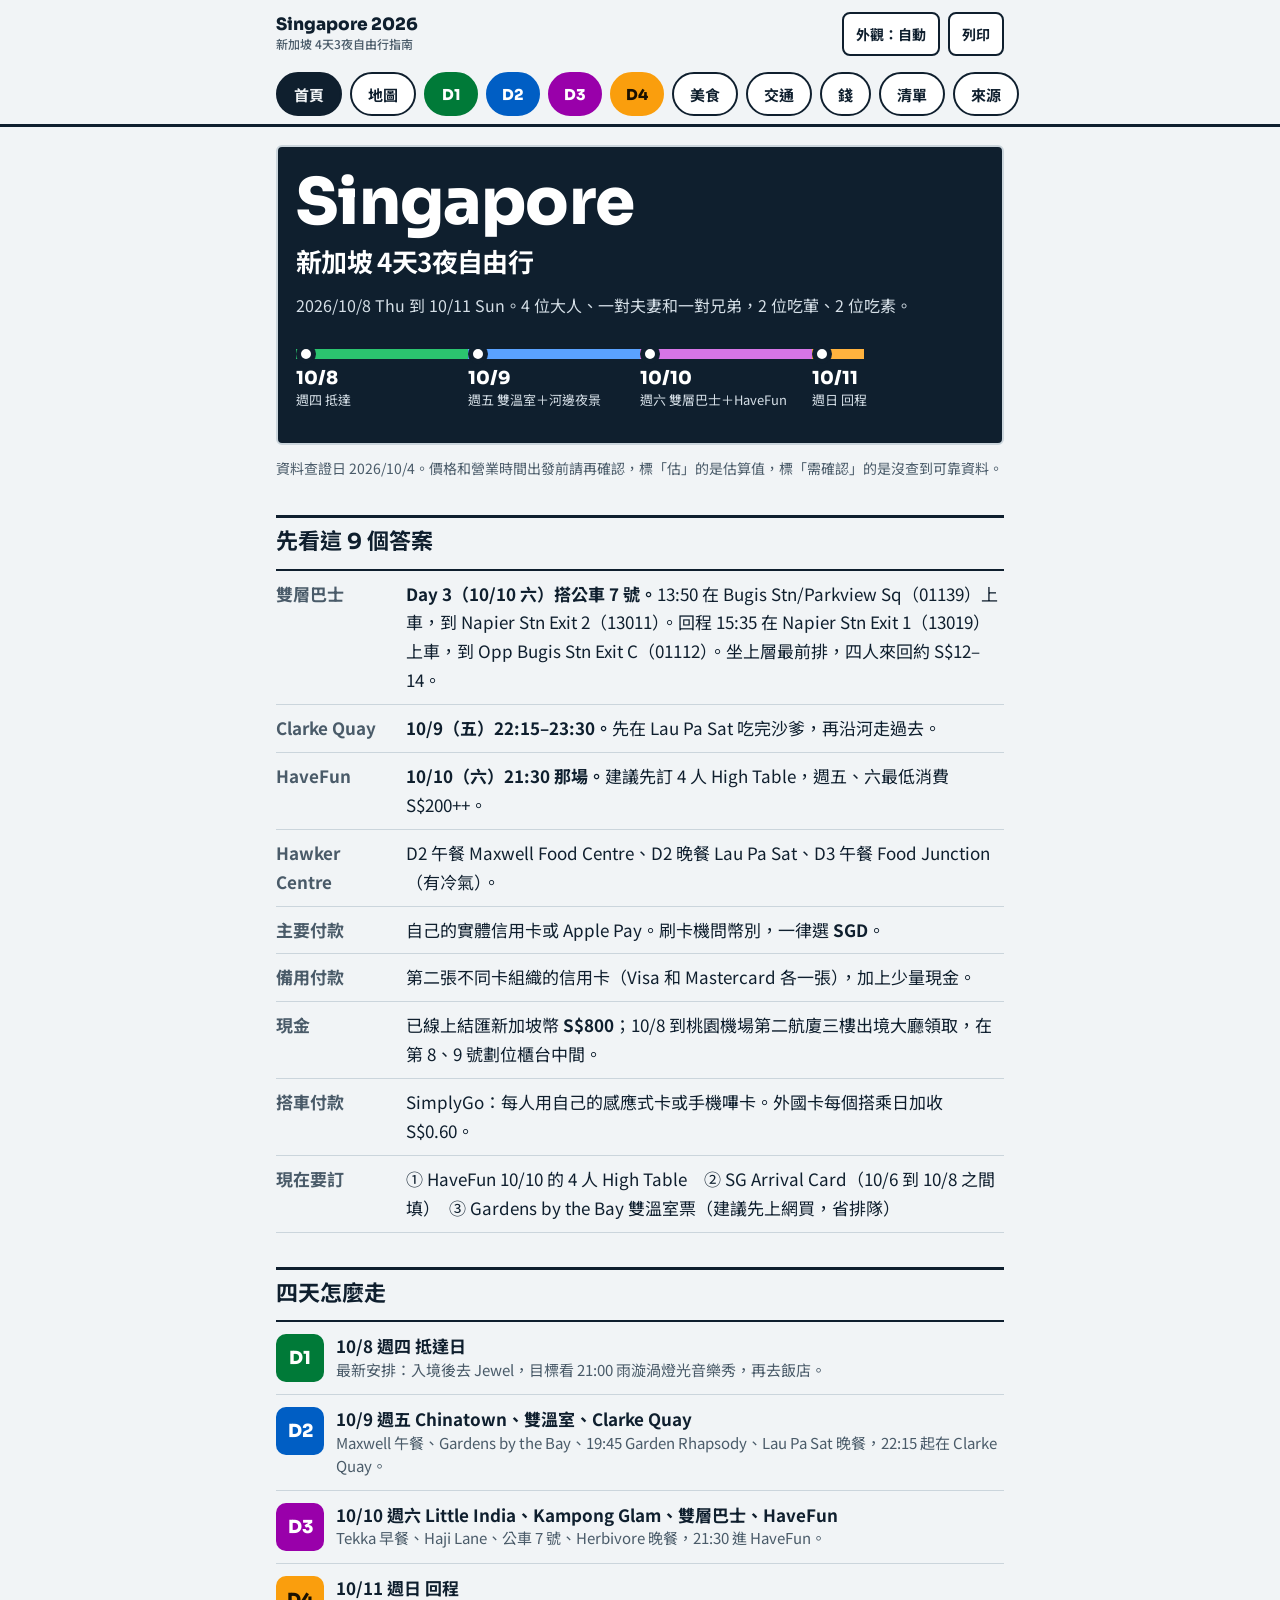
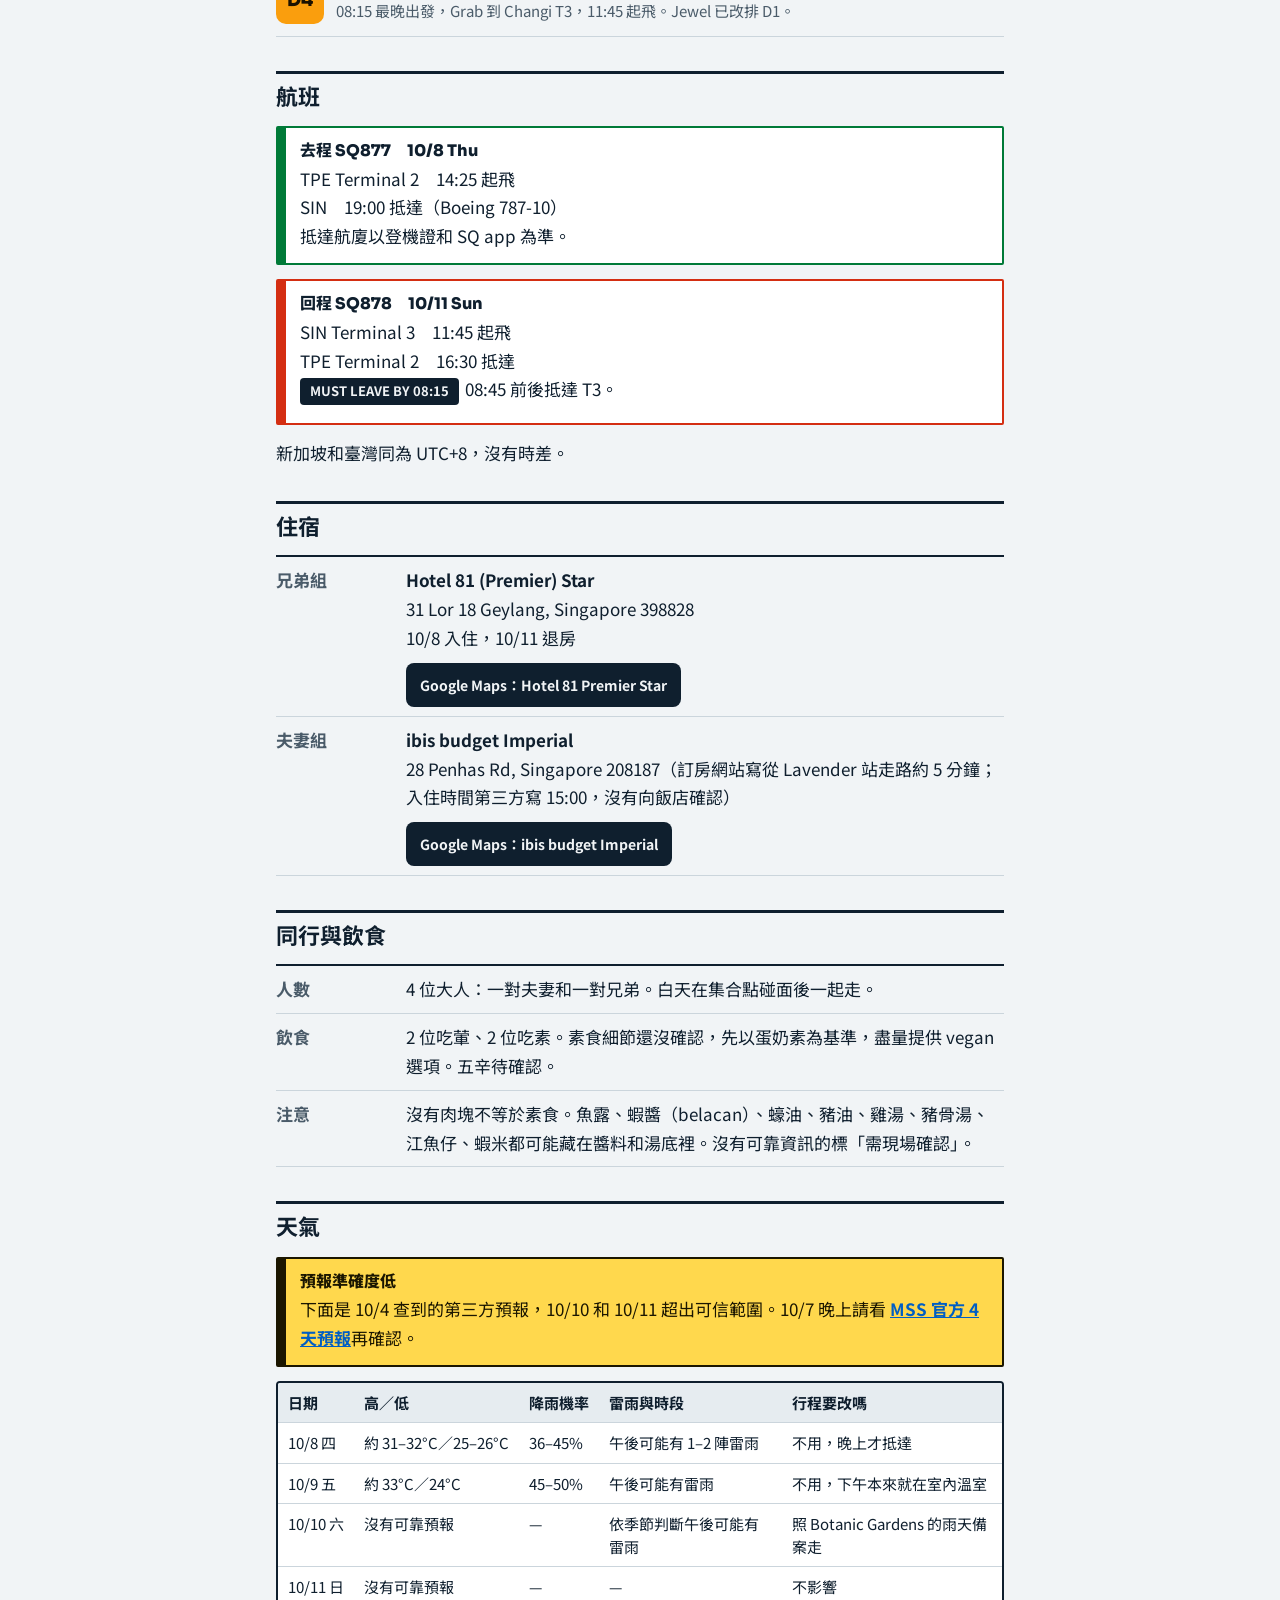
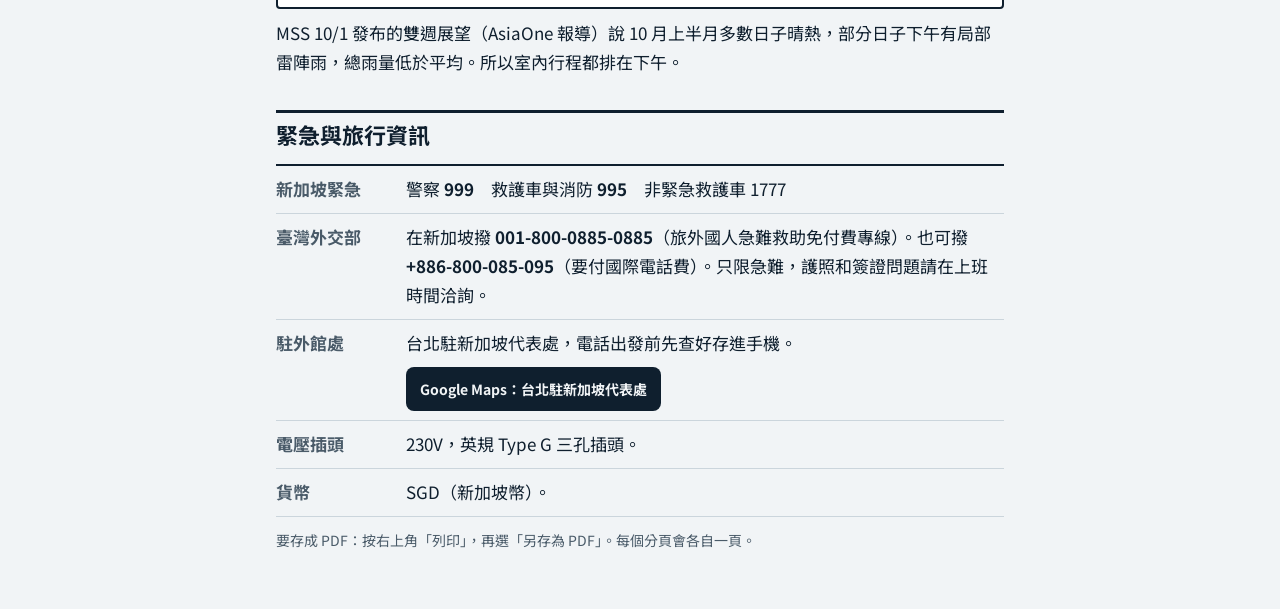
==== commit 5b2bbf76: "Use married couple label throughout" ====
--- a/guide-v2-old-plan-with-map.html
+++ b/guide-v2-old-plan-with-map.html
@@ -377,7 +377,7 @@
 <section class="panel on" id="home">
   <div class="hero">
     <h1>Singapore<span>新加坡 4天3夜自由行</span></h1>
-    <p class="lead">2026/10/8 Thu 到 10/11 Sun。4 位大人、一對情侶和一對兄弟，2 位吃葷、2 位吃素。</p>
+    <p class="lead">2026/10/8 Thu 到 10/11 Sun。4 位大人、一對夫妻和一對兄弟，2 位吃葷、2 位吃素。</p>
     <ol class="strip" aria-label="四天路線">
       <li><a href="#d1"><b>10/8</b><span>週四 抵達</span></a></li>
       <li><a href="#d2"><b>10/9</b><span>週五 雙溫室＋河邊夜景</span></a></li>
@@ -422,12 +422,12 @@
   <h2 class="sec">住宿</h2>
   <dl class="dl">
     <div class="row"><dt>兄弟組</dt><dd><b>Hotel 81 (Premier) Star</b><br>31 Lor 18 Geylang, Singapore 398828<br>10/8 入住，10/11 退房<div class="maps"><a href="https://www.google.com/maps/search/?api=1&amp;query=Hotel+81+Premier+Star+31+Lor+18+Geylang+Singapore" target="_blank" rel="noopener">Google Maps：Hotel 81 Premier Star</a></div></dd></div>
-    <div class="row"><dt>情侶組</dt><dd><b>ibis budget Imperial</b><br>28 Penhas Rd, Singapore 208187（訂房網站寫從 Lavender 站走路約 5 分鐘；入住時間第三方寫 15:00，沒有向飯店確認）<div class="maps"><a href="https://www.google.com/maps/search/?api=1&amp;query=ibis+budget+Singapore+Imperial+28+Penhas+Rd+Singapore+208187" target="_blank" rel="noopener">Google Maps：ibis budget Imperial</a></div></dd></div>
+    <div class="row"><dt>夫妻組</dt><dd><b>ibis budget Imperial</b><br>28 Penhas Rd, Singapore 208187（訂房網站寫從 Lavender 站走路約 5 分鐘；入住時間第三方寫 15:00，沒有向飯店確認）<div class="maps"><a href="https://www.google.com/maps/search/?api=1&amp;query=ibis+budget+Singapore+Imperial+28+Penhas+Rd+Singapore+208187" target="_blank" rel="noopener">Google Maps：ibis budget Imperial</a></div></dd></div>
   </dl>
 
   <h2 class="sec">同行與飲食</h2>
   <dl class="dl">
-    <div class="row"><dt>人數</dt><dd>4 位大人：一對情侶和一對兄弟。白天在集合點碰面後一起走。</dd></div>
+    <div class="row"><dt>人數</dt><dd>4 位大人：一對夫妻和一對兄弟。白天在集合點碰面後一起走。</dd></div>
     <div class="row"><dt>飲食</dt><dd>2 位吃葷、2 位吃素。素食細節還沒確認，先以蛋奶素為基準，盡量提供 vegan 選項。五辛待確認。</dd></div>
     <div class="row"><dt>注意</dt><dd>沒有肉塊不等於素食。魚露、蝦醬（belacan）、蠔油、豬油、雞湯、豬骨湯、江魚仔、蝦米都可能藏在醬料和湯底裡。沒有可靠資訊的標「需現場確認」。</dd></div>
   </dl>
@@ -490,7 +490,7 @@
     <p class="time">20:10</p>
     <h3>集合點：入境大廳的 Taxi Stand 前</h3>
     <p class="what">4 人在這裡分開，兩組各自搭車回飯店。</p>
-    <ul class="meta"><li><b>情侶組</b><span>依實際住宿位置調整</span></li></ul>
+    <ul class="meta"><li><b>夫妻組</b><span>依實際住宿位置調整</span></li></ul>
   </article>
 
   <article class="stop">
@@ -517,7 +517,7 @@
 </ol>
 <p><b>在 Changi 機場：</b>領完行李、準備走出去再叫車。app 會問你在哪個門（door）或柱子（pillar），要和出關後看到的標示一致。</p>
 <p><b>價格：</b>叫車前顯示的價格不含過路費和附加費，最後金額可能略高。尖峰、下雨、深夜會加價。綁的卡會算海外消費，手續費照卡片規定。</p>
-<p><b>兩組各自叫車：</b>兄弟組和情侶組 住不同飯店，各自用自己的手機叫車。每個人的手機都先裝好 Grab。</p>
+<p><b>兩組各自叫車：</b>兄弟組和夫妻組 住不同飯店，各自用自己的手機叫車。每個人的手機都先裝好 Grab。</p>
       </div>
     </details>
     <details>
@@ -587,7 +587,7 @@
     <h3>集合點：Maxwell Food Centre 門口（Kadayanallur St 側）</h3>
     <p class="what">從這裡開始走 Chinatown：Buddha Tooth Relic Temple、Sri Mariamman Temple、Pagoda Street。</p>
     <ul class="meta">
-      <li><b>情侶組</b><span>依實際住宿位置調整</span></li>
+      <li><b>夫妻組</b><span>依實際住宿位置調整</span></li>
       <li><b>步行</b><span>約 1.5 km</span></li>
       <li><b>提醒</b><span>進寺廟要遮住肩膀和膝蓋</span></li>
     </ul>
@@ -706,7 +706,7 @@
     <h3>回住處</h3>
     <ul class="meta">
       <li><b>兄弟組</b><span>Grab 到 Geylang，約 15 分鐘，一車約 S$15–22（估，深夜可能漲價）</span></li>
-      <li><b>情侶組</b><span>依實際住宿位置調整</span></li>
+      <li><b>夫妻組</b><span>依實際住宿位置調整</span></li>
     </ul>
   </article>
 
@@ -736,7 +736,7 @@
   <article class="stop key">
     <p class="time">09:00–09:45</p>
     <h3>集合點：Tekka Centre（Buffalo Rd 側入口，Little India MRT 旁）</h3>
-    <ul class="meta"><li><b>情侶組</b><span>依實際住宿位置調整</span></li></ul>
+    <ul class="meta"><li><b>夫妻組</b><span>依實際住宿位置調整</span></li></ul>
     <div class="meal">
       <h4>早餐</h4>
       <div class="r"><span class="k n">葷</span><span>Biryani、Roti Prata 配 Teh Tarik</span></div>
@@ -843,7 +843,7 @@
     <h3>休息、換衣服</h3>
     <ul class="meta">
       <li><b>兄弟組</b><span>Bugis（EW12）→ Aljunied（EW9）坐 3 站，每人約 S$1.3（估）；或叫 Grab 約 10 分鐘</span></li>
-      <li><b>情侶組</b><span>依實際住宿位置調整</span></li>
+      <li><b>夫妻組</b><span>依實際住宿位置調整</span></li>
       <li><b>服裝</b><span>HaveFun 有服裝規定，換好包鞋和長褲再出門</span></li>
     </ul>
   </article>
@@ -852,7 +852,7 @@
     <p class="time">18:45</p>
     <h3>集合點：Bugis MRT 往 Bugis Junction 的出口</h3>
     <p class="what">實際出口以站內指標為準。</p>
-    <ul class="meta"><li><b>情侶組</b><span>依實際住宿位置調整</span></li></ul>
+    <ul class="meta"><li><b>夫妻組</b><span>依實際住宿位置調整</span></li></ul>
     <div class="maps"><a href="https://www.google.com/maps/search/?api=1&amp;query=Bugis+MRT+Station" target="_blank" rel="noopener">Google Maps：Bugis MRT</a></div>
   </article>
 
@@ -899,7 +899,7 @@
     <h3>回住處</h3>
     <ul class="meta">
       <li><b>兄弟組</b><span>Grab：Bugis 到 Geylang Lor 18 約 10 分鐘，一車約 S$10–15（估，深夜可能漲價）</span></li>
-      <li><b>情侶組</b><span>依實際住宿位置調整</span></li>
+      <li><b>夫妻組</b><span>依實際住宿位置調整</span></li>
     </ul>
   </article>
 
@@ -948,7 +948,7 @@
   <article class="stop key">
     <p class="time">08:45</p>
     <h3>抵達 T3，集合點：SQ 報到櫃台區</h3>
-    <ul class="meta"><li><b>情侶組</b><span>照同一個時間抵達</span></li></ul>
+    <ul class="meta"><li><b>夫妻組</b><span>照同一個時間抵達</span></li></ul>
   </article>
 
   <article class="stop">
@@ -1124,7 +1124,7 @@
 </ol>
 <p><b>在 Changi 機場：</b>領完行李、準備走出去再叫車。app 會問你在哪個門（door）或柱子（pillar），要和出關後看到的標示一致。</p>
 <p><b>價格：</b>叫車前顯示的價格不含過路費和附加費，最後金額可能略高。尖峰、下雨、深夜會加價。綁的卡會算海外消費，手續費照卡片規定。</p>
-<p><b>兩組各自叫車：</b>兄弟組和情侶組 住不同飯店，各自用自己的手機叫車。每個人的手機都先裝好 Grab。</p>
+<p><b>兩組各自叫車：</b>兄弟組和夫妻組 住不同飯店，各自用自己的手機叫車。每個人的手機都先裝好 Grab。</p>
   </div>
 
   <div class="sign green"><b class="t">最省事的做法</b><p>每人用自己的一張感應式信用卡（最好是有海外回饋的那張），或綁進 Apple Pay，搭車、吃飯都用它。手續費 3 天每人才 S$1.80，<b>不用另外買 EZ-Link 或 Tourist Pass</b>。</p></div>
@@ -1648,7 +1648,7 @@
 {id:'D2',name:'Chinatown、雙溫室、Clarke Quay',date:'10/9 週五',tag:'中午在室內，傍晚走河邊',stops:[
  {t:'09:15',name:'Hotel 81 (Premier) Star',type:'hotel',v:'hotel',q:'Hotel 81 Premier Star, 31 Lor 18 Geylang, Singapore 398828',act:'早餐（Kaya Toast）後出發，走到 Aljunied（EW9）。',stay:'—',
   next:{mode:'mrt',to:'Maxwell Food Centre',min:'約 35 分（含走路）',cost:'每人約 S$1.6–1.9（估）',alt:'Aljunied EW9 → Tanjong Pagar EW15，同線不轉車'}},
- {t:'10:00',name:'Maxwell Food Centre',type:'meeting',v:'maxwell',q:'Maxwell Food Centre, 1 Kadayanallur St, Singapore 069184',act:'4 人集合（Kadayanallur St 側門口），開始走 Chinatown。情侶組依實際住宿位置前往。',stay:'10:00–11:30（含寺廟與老街）',
+ {t:'10:00',name:'Maxwell Food Centre',type:'meeting',v:'maxwell',q:'Maxwell Food Centre, 1 Kadayanallur St, Singapore 069184',act:'4 人集合（Kadayanallur St 側門口），開始走 Chinatown。夫妻組依實際住宿位置前往。',stay:'10:00–11:30（含寺廟與老街）',
   next:{mode:'walk',to:'Buddha Tooth Relic Temple',calc:1,alt:'整段 Chinatown 步行約 1.5 km'}},
  {t:'10:00–11:30',name:'Buddha Tooth Relic Temple',type:'attraction',v:'btrt',q:'Buddha Tooth Relic Temple and Museum, 288 South Bridge Rd, Singapore',act:'佛牙寺（遮住肩膀和膝蓋），再走 Sri Mariamman Temple、Pagoda Street（這兩處座標未驗證，不另標）。',stay:'約 1 小時 30 分（Chinatown）',
   next:{mode:'walk',to:'Maxwell Food Centre（午餐）',calc:1}},
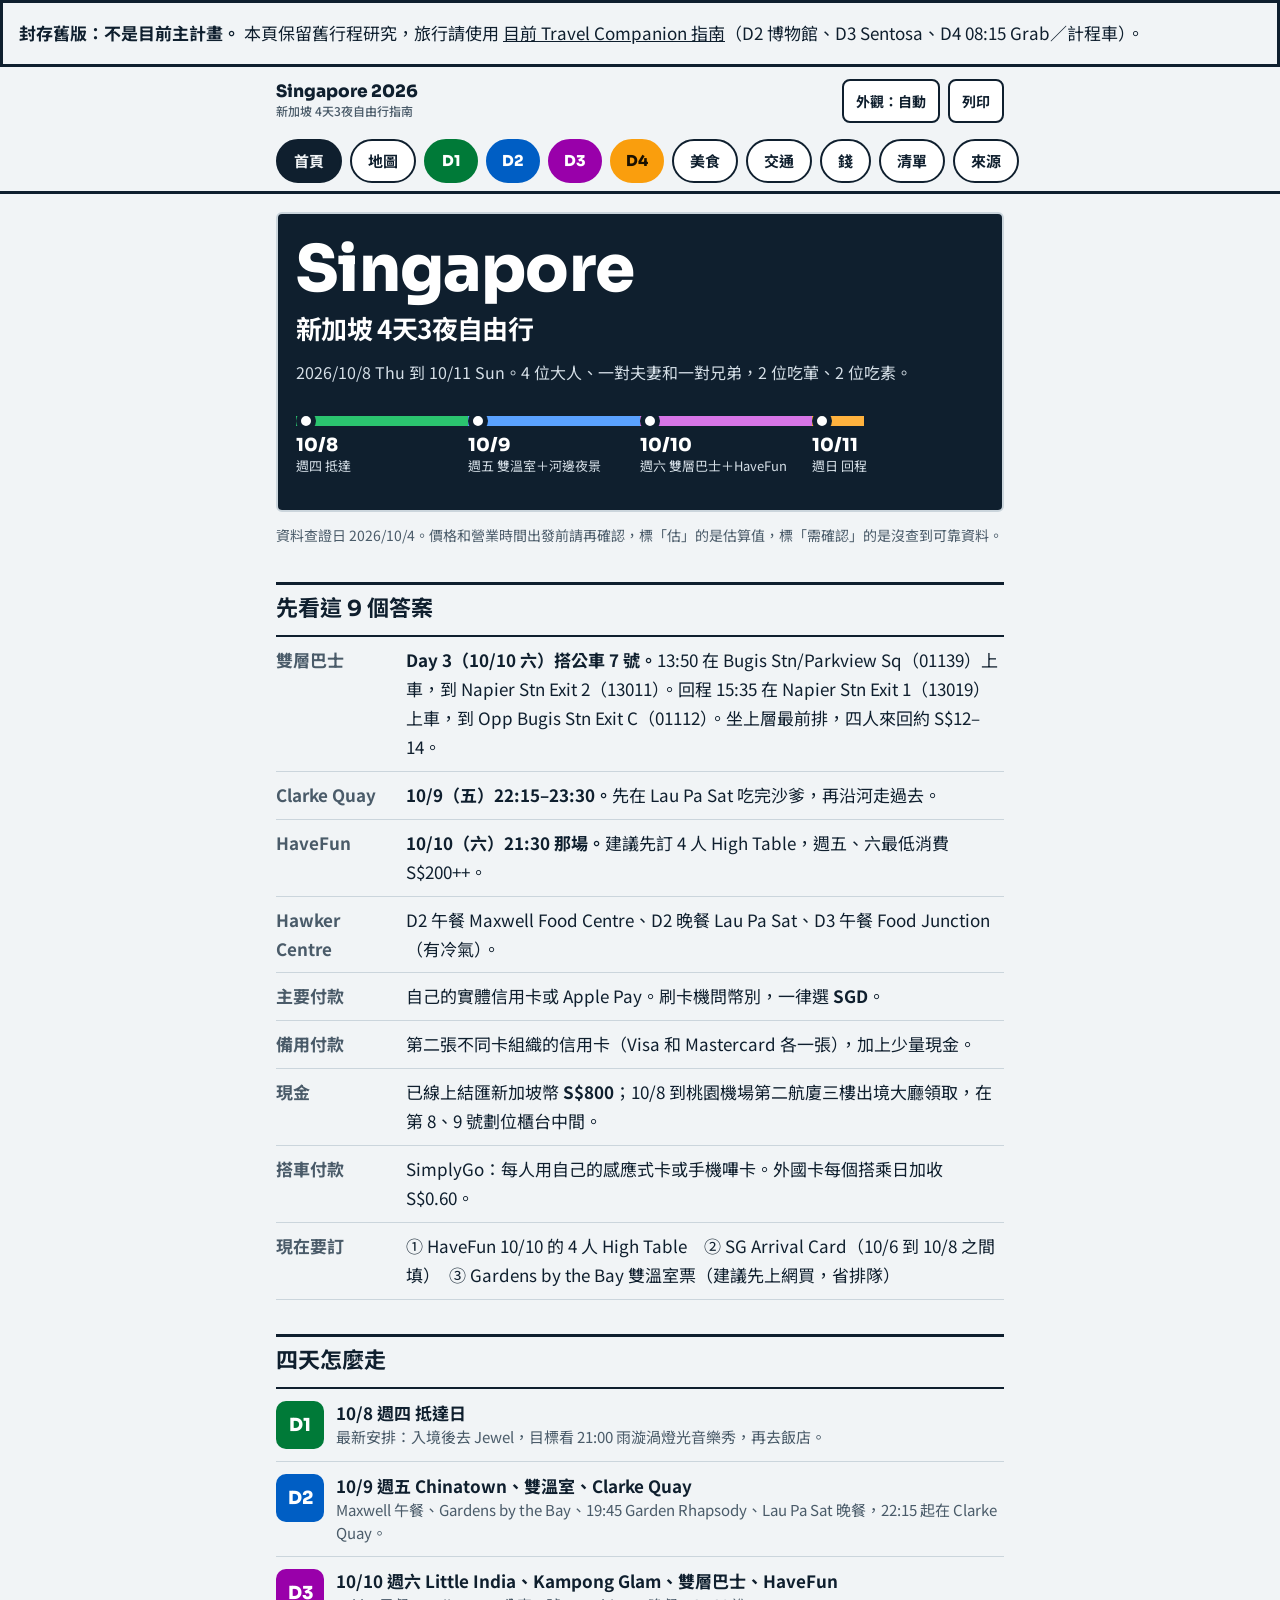
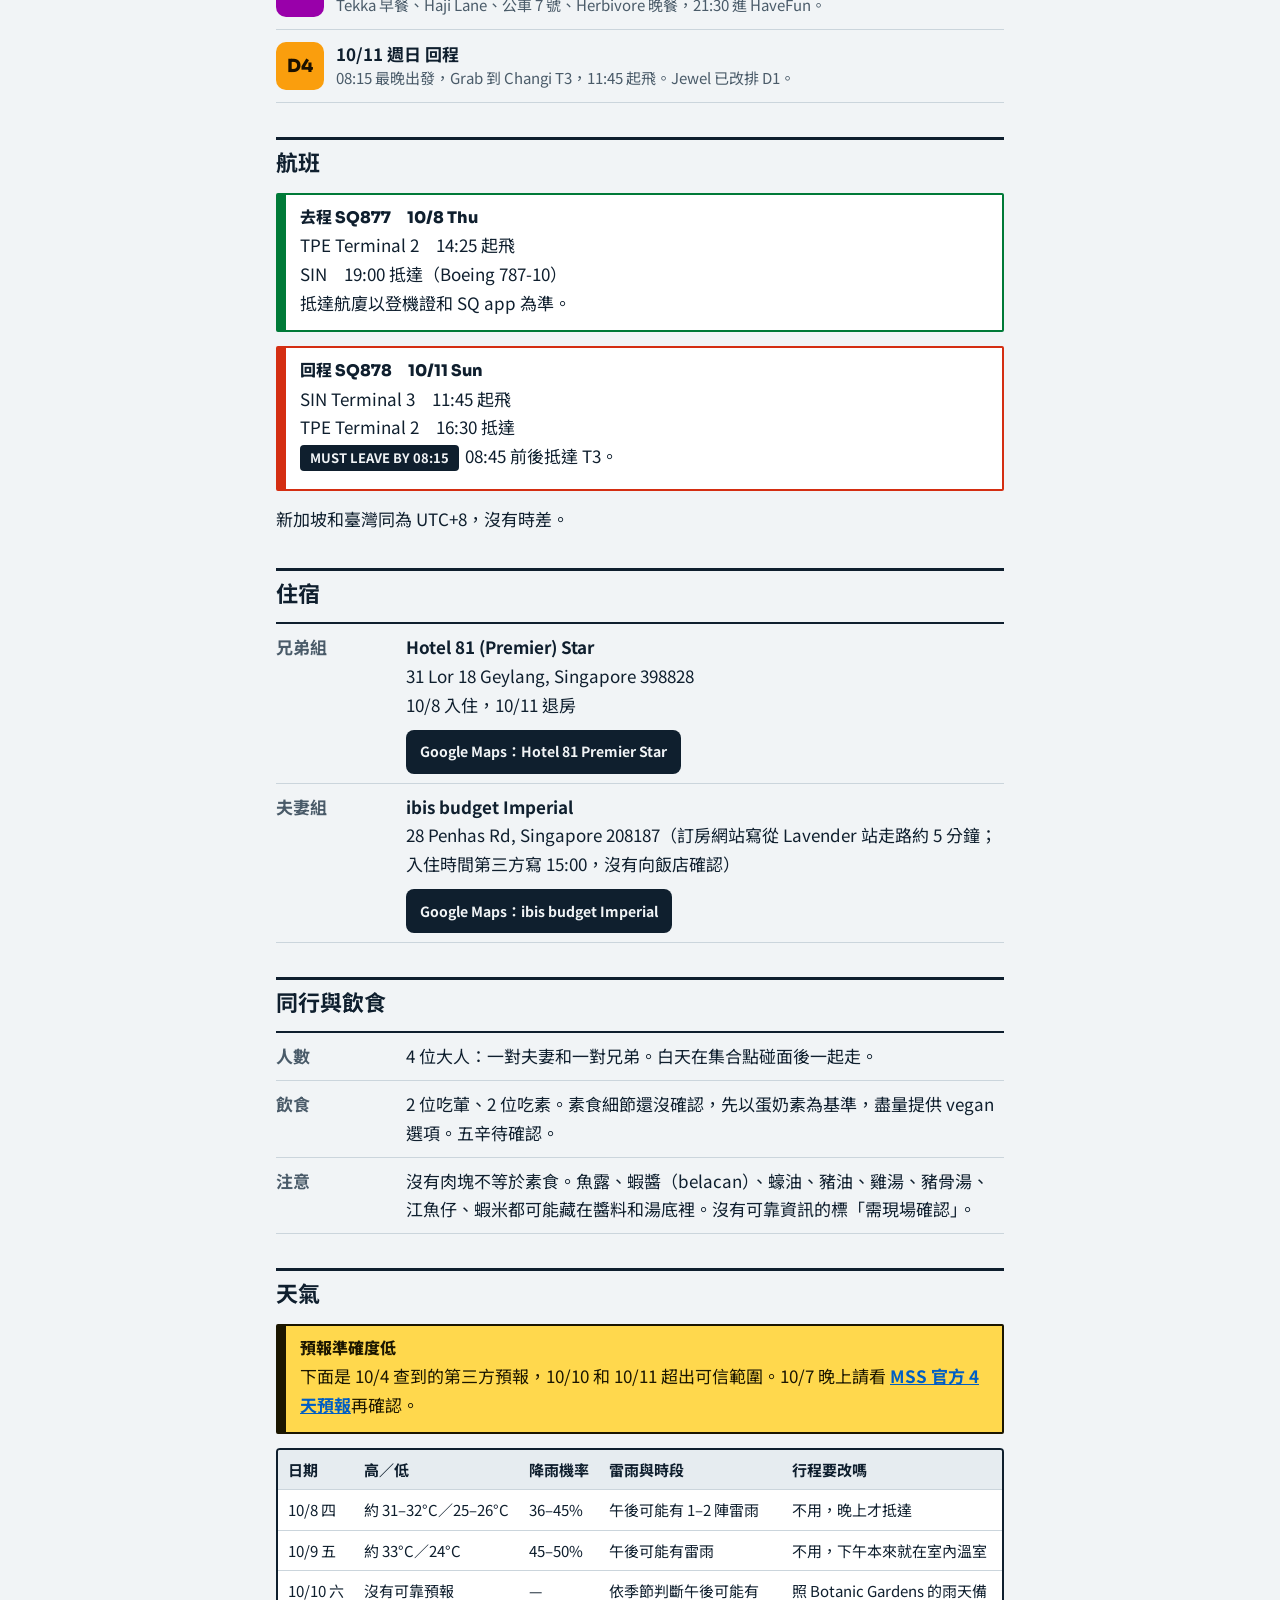
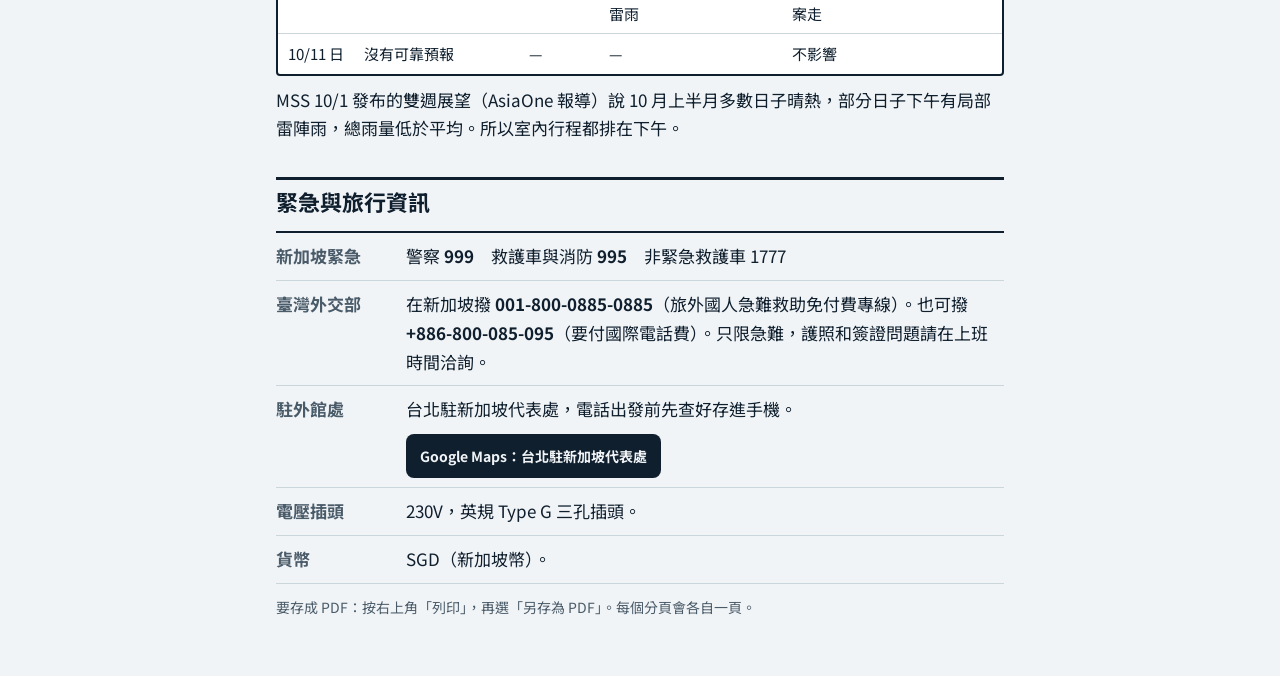
==== commit 963ae3e9: "Refine travel companion consistency, mobile routes and offline resilience" ====
--- a/guide-v2-old-plan-with-map.html
+++ b/guide-v2-old-plan-with-map.html
@@ -347,6 +347,7 @@
 </style>
 </head>
 <body>
+<aside style="padding:16px;border:3px solid currentColor"><b>封存舊版：不是目前主計畫。</b> 本頁保留舊行程研究，旅行請使用 <a href="index.html">目前 Travel Companion 指南</a>（D2 博物館、D3 Sentosa、D4 08:15 Grab／計程車）。</aside>
 <header class="top">
   <div class="brand">Singapore 2026<small>新加坡 4天3夜自由行指南</small></div>
   <div class="tools">
